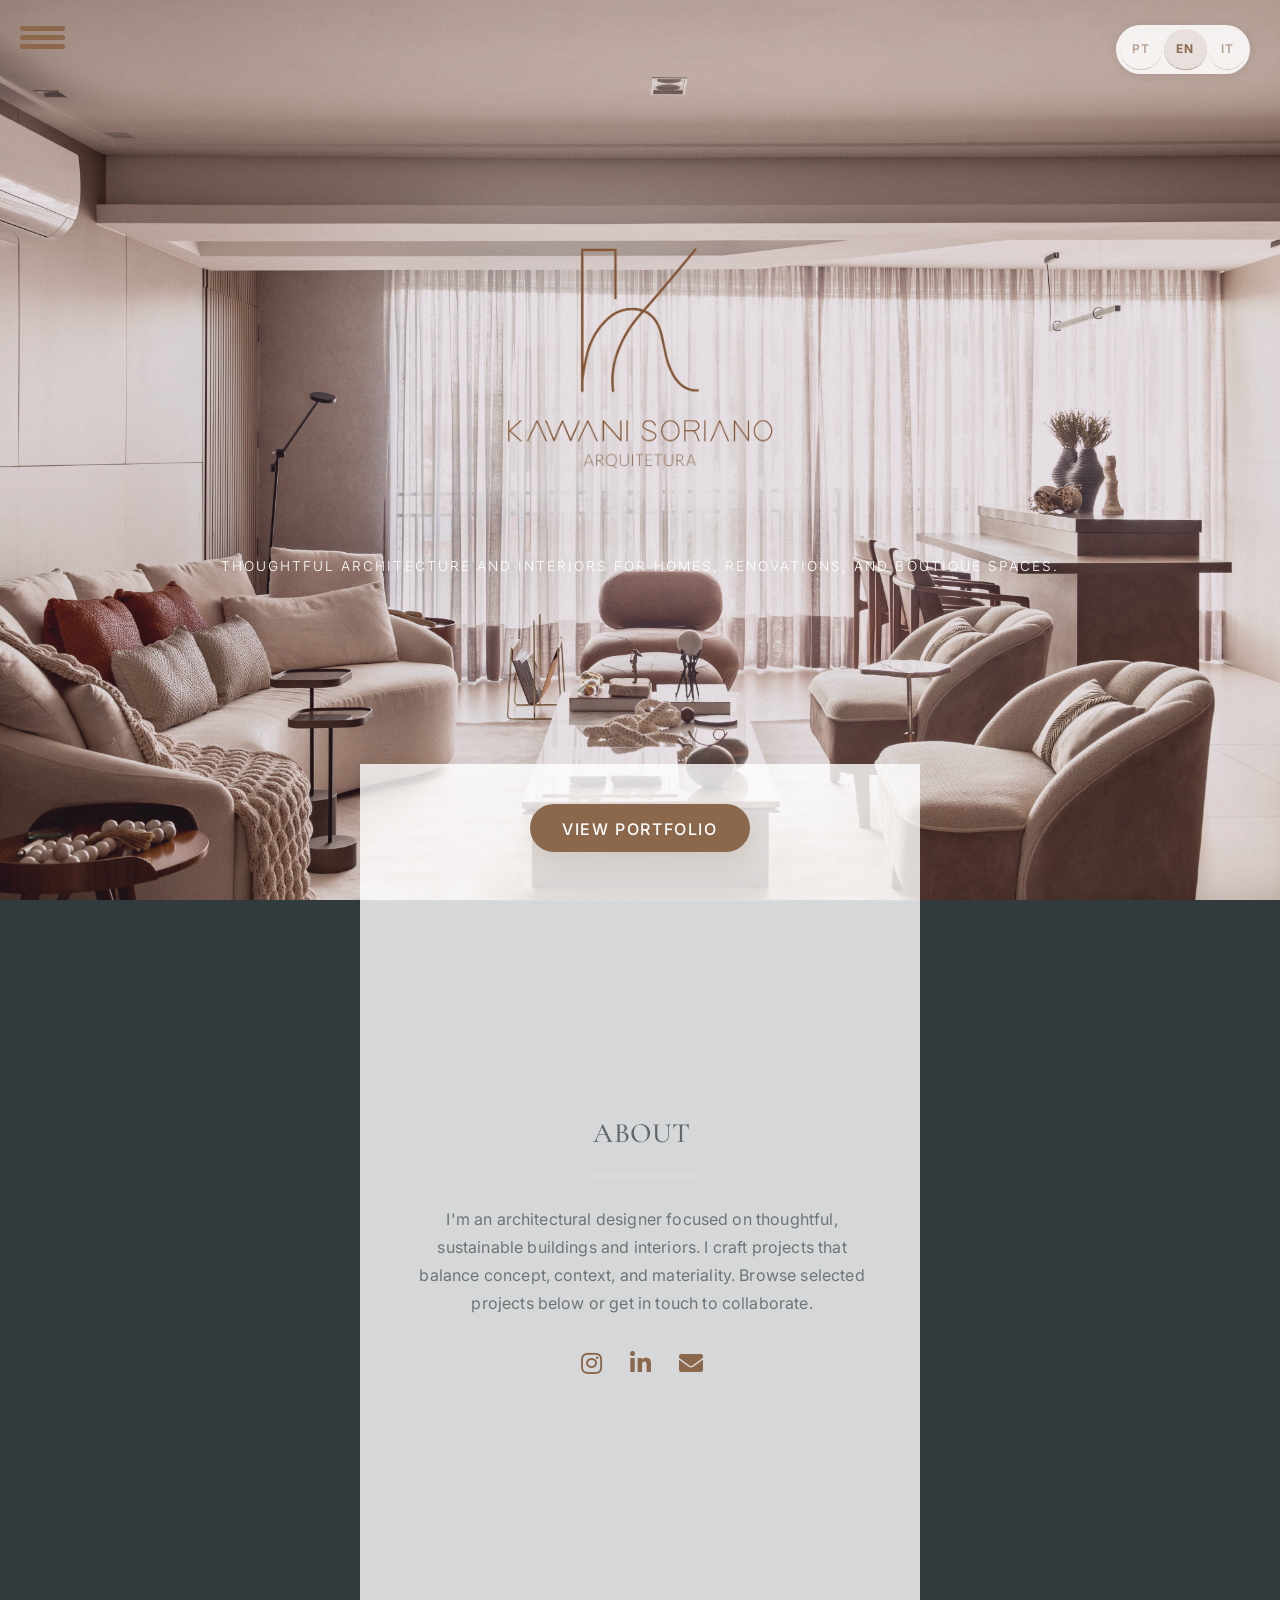
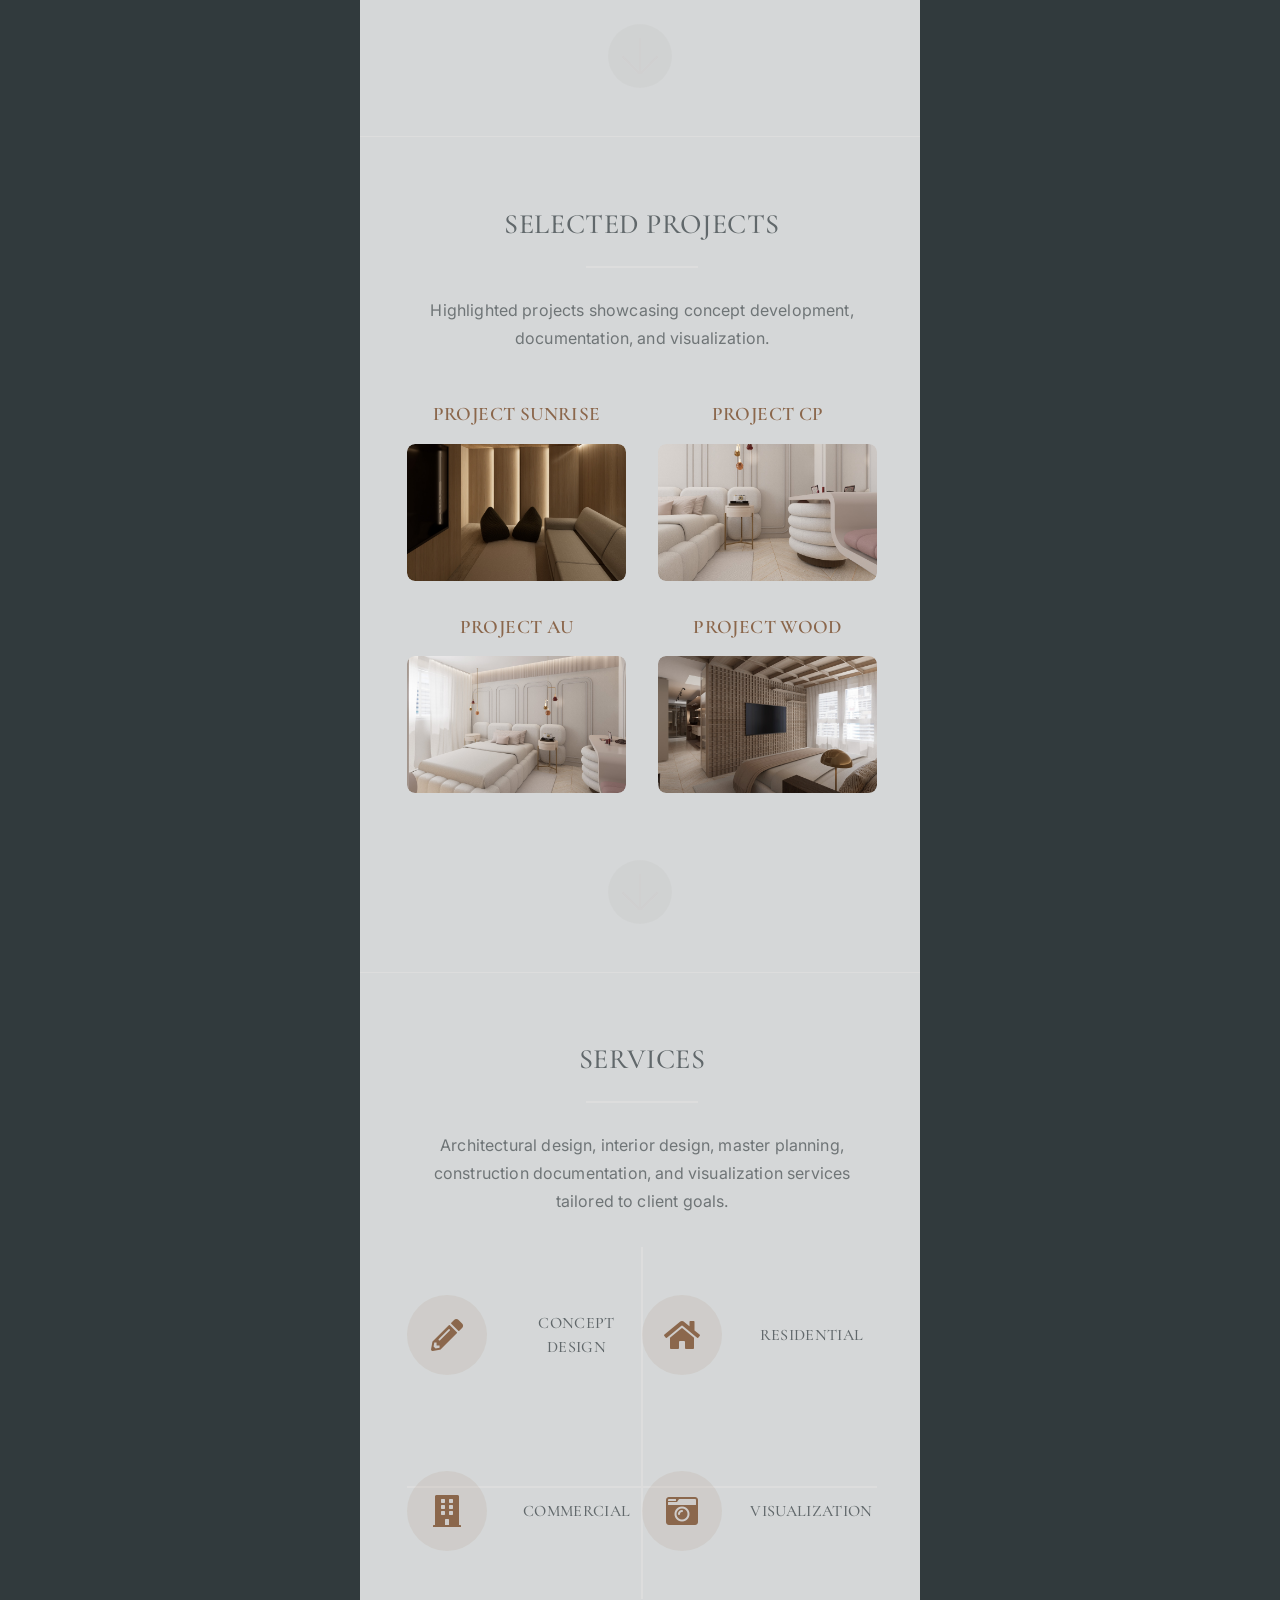
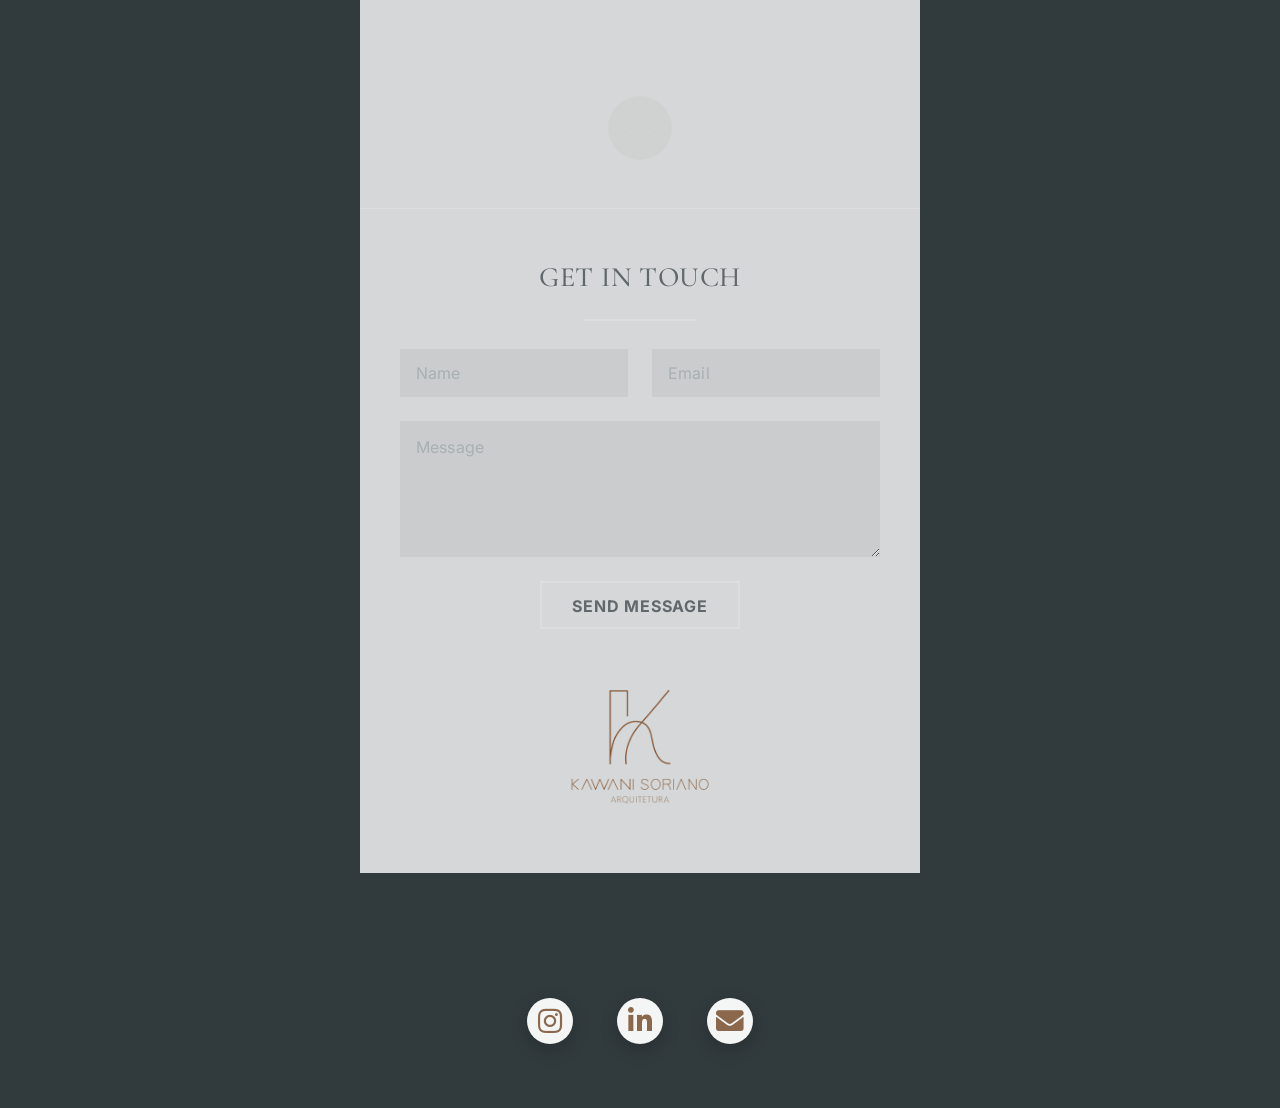
==== index.html @ a985feba "user-request: push to main" ====
<!DOCTYPE HTML>
<!--
	Highlights by HTML5 UP
	html5up.net | @ajlkn
	Free for personal and commercial use under the CCA 3.0 license (html5up.net/license)
-->

<!-- DEPLOY TEST -->

<html lang="en">
	<head>
		<title>Kawani S. — Architecture & Interior Design Portfolio</title>
		<meta charset="utf-8" />
		<meta name="viewport" content="width=device-width, initial-scale=1, user-scalable=no" />
		<meta name="robots" content="index, follow, max-image-preview:large, max-snippet:-1, max-video-preview:-1" />
		<meta name="description" itemprop="description" content="Kawani S. creates thoughtful architecture and interiors for clients seeking calm, beautifully detailed spaces that feel personal and buildable." />
		<meta name="keywords" content="architecture, interior design, architectural design, residential design, commercial interiors" />
		<meta name="author" content="Kawani S." />
		<link rel="canonical" href="index.html" />
		<link rel="alternate" hreflang="en" href="index.html" />
		<link rel="alternate" hreflang="pt-BR" href="index_br.html" />
		<link rel="alternate" hreflang="it" href="index_it.html" />
		<link rel="alternate" hreflang="x-default" href="index.html" />
		<meta property="og:type" content="website" />
		<meta property="og:title" content="Kawani S. — Architecture & Interior Design Portfolio" />
		<meta property="og:description" content="Thoughtful architecture and interiors for homes, renovations, and boutique spaces." />
		<meta property="og:url" content="index.html" />
		<meta property="og:site_name" content="Kawani S." />
		<meta name="twitter:card" content="summary_large_image" />
		<meta name="twitter:title" content="Kawani S. — Architecture & Interior Design Portfolio" />
		<meta name="twitter:description" content="Thoughtful architecture and interiors for homes, renovations, and boutique spaces." />
		<link rel="apple-touch-icon" sizes="180x180" href="apple-touch-icon.png">
		<link rel="icon" type="image/png" sizes="32x32" href="favicon-32x32.png">
		<link rel="icon" type="image/png" sizes="16x16" href="favicon-16x16.png">
		<link rel="manifest" href="site.webmanifest">
		<link rel="preconnect" href="https://fonts.googleapis.com">
		<link rel="preconnect" href="https://fonts.gstatic.com" crossorigin>
		<link href="https://fonts.googleapis.com/css2?family=Cormorant+Garamond:wght@300;400;500;600;700&family=Inter:wght@300;400;500;600&display=swap" rel="stylesheet">
		<link rel="stylesheet" href="assets/css/main.css" />
		<script type="application/ld+json">
		{
		  "@context": "https://schema.org",
		  "@graph": [
		    {
		      "@type": "Organization",
		      "name": "Kawani S.",
		      "url": "index.html",
		      "email": "kawanisorianoarquitetura@gmail.com",
		      "sameAs": [
		        "https://www.instagram.com/kasorianoarquitetura/",
		        "https://www.linkedin.com/in/kawani-s-4705ba17a/"
		      ],
		      "description": "Kawani S. creates thoughtful architecture and interiors for homes, renovations, and boutique spaces."
		    },
		    {
		      "@type": "WebSite",
		      "name": "Kawani S. Architecture Portfolio",
		      "url": "index.html",
		      "inLanguage": "en",
		      "description": "Architecture and interior design portfolio showcasing concept development, documentation, and visualization."
		    },
		    {
		      "@type": "FAQPage",
		      "mainEntity": [
		        {
		          "@type": "Question",
		          "name": "What services does Kawani S. offer?",
		          "acceptedAnswer": {
		            "@type": "Answer",
		            "text": "Kawani S. offers concept design, residential design, commercial interior design, and visualization support for new builds and renovations."
		          }
		        },
		        {
		          "@type": "Question",
		          "name": "Who is the portfolio designed for?",
		          "acceptedAnswer": {
		            "@type": "Answer",
		            "text": "The portfolio is intended for clients seeking thoughtful architecture and interiors for homes, boutique spaces, and renovation projects."
		          }
		        },
		        {
		          "@type": "Question",
		          "name": "How can I contact Kawani S.?",
		          "acceptedAnswer": {
		            "@type": "Answer",
		            "text": "You can contact Kawani S. by email or through the contact form on the website for project inquiries and consultations."
		          }
		        }
		      ]
		    }
		  ]
		}
		</script>
	</head>
	<body class="is-preload" itemscope itemtype="https://schema.org/WebPage">

		<!-- Top-left navigation (hamburger to expand) -->
		<div id="menu">
		  <div id="menu-bar" onclick="menuOnClick()">
		    <div id="bar1" class="bar"></div>
		    <div id="bar2" class="bar"></div>
		    <div id="bar3" class="bar"></div>
		  </div>
		  <nav class="nav" id="nav">
		    <ul>
		      <li><a href="#one">About</a></li>
		      <li><a href="#two">Projects</a></li>
		      <li><a href="#three">Services</a></li>
		      <li><a href="#footer">Contact</a></li>
		    </ul>
		  </nav>
		</div>

		<div class="menu-bg" id="menu-bg"></div>

		<!-- Language Switcher -->
		<div class="language-switcher">
			<a href="index_br.html" class="language-option" title="Português (Brasil)">PT</a>
			<a href="index.html" class="language-option active" title="English">EN</a>
			<a href="index_it.html" class="language-option" title="Italiano">IT</a>
		</div>

		<!-- Header -->
			<section id="header">
				<header class="major">
					<img src="images/logo.png" alt="Kawani S. logo" class="logo" style="width:290px;max-width:290px;height:auto;" />
					<p>Thoughtful architecture and interiors for homes, renovations, and boutique spaces.</p>
				</header>
				<div class="container">
					<ul class="actions special">
						<li><a href="#one" class="button primary scrolly">View Portfolio</a></li>
					</ul>
				</div>
			</section>

		<!-- One -->
			<section id="one" class="main special">
				<div class="container">
					<span class="image fit primary"><img src="images/background2.jpeg" alt="" /></span>
					<div class="content">
						<header class="major">
							<h2>About</h2>
						</header>
						<p itemprop="description" data-llm-summary="true">I'm an architectural designer focused on thoughtful, sustainable buildings and interiors. I craft projects that balance concept, context, and materiality. Browse selected projects below or get in touch to collaborate.</p>
						<ul class="icons">
							<li><a href="https://www.instagram.com/kasorianoarquitetura/" class="icon brands alt fa-instagram" target="_blank" rel="noopener"><span class="label">Instagram</span></a></li>
							<li><a href="https://www.linkedin.com/in/kawani-s-4705ba17a/" class="icon brands alt fa-linkedin-in" target="_blank" rel="noopener"><span class="label">LinkedIn</span></a></li>
							<li><a href="mailto:kawanisorianoarquitetura@gmail.com" class="icon solid alt fa-envelope"><span class="label">Email</span></a></li>
						</ul>
					</div>
					<a href="#two" class="goto-next scrolly">Next</a>
				</div>
			</section>

		<!-- Two -->
			<section id="two" class="main special">
				<div class="container">
					<span class="image fit primary"><img src="images/background1.jpeg" alt="" /></span>
					<div class="content">
						<header class="major">
							<h2>Selected Projects</h2>
						</header>
						<p>Highlighted projects showcasing concept development, documentation, and visualization.</p>

						<!-- Project Grid -->
						<div class="project-grid">
							<div class="project-card" onclick="openProjectModal('sunrise', event)">
								<h3 class="project-title">Project Sunrise</h3>
								<div class="project-image">
									<img src="images/project-sunrise.jpeg" alt="Project Sunrise" />
									<div class="project-overlay">
										<span class="view-project">View Project →</span>
									</div>
								</div>
							</div>

							<div class="project-card" onclick="openProjectModal('cp', event)">
								<h3 class="project-title">Project CP</h3>
								<div class="project-image">
									<img src="images/project-cp.jpeg" alt="Project CP" />
									<div class="project-overlay">
										<span class="view-project">View Project →</span>
									</div>
								</div>
							</div>

							<div class="project-card" onclick="openProjectModal('au', event)">
								<h3 class="project-title">Project AU</h3>
								<div class="project-image">
									<img src="images/project-au.jpeg" alt="Project AU" />
									<div class="project-overlay">
										<span class="view-project">View Project →</span>
									</div>
								</div>
							</div>

							<div class="project-card" onclick="openProjectModal('wood', event)">
								<h3 class="project-title">Project Wood</h3>
								<div class="project-image">
									<img src="images/project-wood.jpeg" alt="Project Wood" />
									<div class="project-overlay">
										<span class="view-project">View Project →</span>
									</div>
								</div>
							</div>
						</div>
					</div>
					<a href="#three" class="goto-next scrolly">Next</a>
				</div>
			</section>

		<!-- Three -->
			<section id="three" class="main special">
				<div class="container">
					<span class="image fit primary"><img src="images/background3.jpeg" alt="" /></span>
					<div class="content">
						<header class="major">
							<h2>Services</h2>
						</header>
						<p>Architectural design, interior design, master planning, construction documentation, and visualization services tailored to client goals.</p>
						<ul class="icons-grid">
							<li>
								<span class="icon solid major fa-pencil-alt"></span>
								<h3>Concept Design</h3>
							</li>
							<li>
								<span class="icon solid major fa-home"></span>
								<h3>Residential</h3>
							</li>
							<li>
								<span class="icon solid major fa-building"></span>
								<h3>Commercial</h3>
							</li>
							<li>
								<span class="icon solid major fa-camera-retro"></span>
								<h3>Visualization</h3>
							</li>
						</ul>
					</div>
					<a href="#footer" class="goto-next scrolly">Next</a>
				</div>
			</section>

		<!-- Four -->
		<!--
			<section id="four" class="main">
				<div class="container">
					<div class="content">
						<header class="major">
							<h2>Elements</h2>
						</header>
						<section>
							<h4>Text</h4>
							<p>This is <b>bold</b> and this is <strong>strong</strong>. This is <i>italic</i> and this is <em>emphasized</em>.
							This is <sup>superscript</sup> text and this is <sub>subscript</sub> text.
							This is <u>underlined</u> and this is code: <code>for (;;) { ... }</code>. Finally, <a href="#">this is a link</a>.</p>
							<hr />
							<header>
								<h4>Heading with a Subtitle</h4>
								<p>Lorem ipsum dolor sit amet nullam id egestas urna aliquam</p>
							</header>
							<p>Nunc lacinia ante nunc ac lobortis. Interdum adipiscing gravida odio porttitor sem non mi integer non faucibus ornare mi ut ante amet placerat aliquet. Volutpat eu sed ante lacinia sapien lorem accumsan varius montes viverra nibh in adipiscing blandit tempus accumsan.</p>
							<header>
								<h5>Heading with a Subtitle</h5>
								<p>Lorem ipsum dolor sit amet nullam id egestas urna aliquam</p>
							</header>
							<p>Nunc lacinia ante nunc ac lobortis. Interdum adipiscing gravida odio porttitor sem non mi integer non faucibus ornare mi ut ante amet placerat aliquet. Volutpat eu sed ante lacinia sapien lorem accumsan varius montes viverra nibh in adipiscing blandit tempus accumsan.</p>
							<hr />
							<h2>Heading Level 2</h2>
							<h3>Heading Level 3</h3>
							<h4>Heading Level 4</h4>
							<h5>Heading Level 5</h5>
							<h6>Heading Level 6</h6>
							<hr />
							<h5>Blockquote</h5>
							<blockquote>Fringilla nisl. Donec accumsan interdum nisi, quis tincidunt felis sagittis eget tempus euismod. Vestibulum ante ipsum primis in faucibus vestibulum. Blandit adipiscing eu felis iaculis volutpat ac adipiscing accumsan faucibus. Vestibulum ante ipsum primis in faucibus lorem ipsum dolor sit amet nullam adipiscing eu felis.</blockquote>
							<h5>Preformatted</h5>
							<pre><code>i = 0;

while (!deck.isInOrder()) {
  print 'Iteration ' + i;
  deck.shuffle();
  i++;
}

print 'It took ' + i + ' iterations to sort the deck.';</code></pre>
						</section>

						<section>
							<h4>Lists</h4>
							<div class="row">
								<div class="col-6 col-12-medium">
									<h5>Unordered</h5>
									<ul>
										<li>Dolor pulvinar etiam.</li>
										<li>Sagittis adipiscing.</li>
										<li>Felis enim feugiat.</li>
									</ul>
									<h5>Alternate</h5>
									<ul class="alt">
										<li>Dolor pulvinar etiam.</li>
										<li>Sagittis adipiscing.</li>
										<li>Felis enim feugiat.</li>
									</ul>
								</div>
								<div class="col-6 col-12-medium">
									<h5>Ordered</h5>
									<ol>
										<li>Dolor pulvinar etiam.</li>
										<li>Etiam vel felis viverra.</li>
										<li>Felis enim feugiat.</li>
										<li>Dolor pulvinar etiam.</li>
										<li>Etiam vel felis lorem.</li>
										<li>Felis enim et feugiat.</li>
									</ol>
									<h5>Icons</h5>
									<ul class="icons">
										<li><a href="#" class="icon brands fa-twitter"><span class="label">Twitter</span></a></li>
										<li><a href="#" class="icon brands fa-facebook-f"><span class="label">Facebook</span></a></li>
										<li><a href="#" class="icon brands fa-instagram"><span class="label">Instagram</span></a></li>
										<li><a href="#" class="icon brands fa-github"><span class="label">Github</span></a></li>
									</ul>
								</div>
							</div>
							<h5>Actions</h5>
							<ul class="actions">
								<li><a href="#" class="button primary">Default</a></li>
								<li><a href="#" class="button">Default</a></li>
							</ul>
							<ul class="actions small">
								<li><a href="#" class="button primary small">Small</a></li>
								<li><a href="#" class="button small">Small</a></li>
							</ul>
							<div class="row">
								<div class="col-6 col-12-small">
									<ul class="actions stacked">
										<li><a href="#" class="button primary">Default</a></li>
										<li><a href="#" class="button">Default</a></li>
									</ul>
								</div>
								<div class="col-6 col-12-small">
									<ul class="actions stacked">
										<li><a href="#" class="button primary small">Small</a></li>
										<li><a href="#" class="button small">Small</a></li>
									</ul>
								</div>
								<div class="col-6 col-12-small">
									<ul class="actions stacked">
										<li><a href="#" class="button primary fit">Default</a></li>
										<li><a href="#" class="button fit">Default</a></li>
									</ul>
								</div>
								<div class="col-6 col-12-small">
									<ul class="actions stacked">
										<li><a href="#" class="button primary small fit">Small</a></li>
										<li><a href="#" class="button small fit">Small</a></li>
									</ul>
								</div>
							</div>
						</section>

						<section>
							<h4>Table</h4>
							<h5>Default</h5>
							<div class="table-wrapper">
								<table>
									<thead>
										<tr>
											<th>Name</th>
											<th>Description</th>
											<th>Price</th>
										</tr>
									</thead>
									<tbody>
										<tr>
											<td>Item One</td>
											<td>Ante turpis integer aliquet porttitor.</td>
											<td>29.99</td>
										</tr>
										<tr>
											<td>Item Two</td>
											<td>Vis ac commodo adipiscing arcu aliquet.</td>
											<td>19.99</td>
										</tr>
										<tr>
											<td>Item Three</td>
											<td> Morbi faucibus arcu accumsan lorem.</td>
											<td>29.99</td>
										</tr>
										<tr>
											<td>Item Four</td>
											<td>Vitae integer tempus condimentum.</td>
											<td>19.99</td>
										</tr>
										<tr>
											<td>Item Five</td>
											<td>Ante turpis integer aliquet porttitor.</td>
											<td>29.99</td>
										</tr>
									</tbody>
									<tfoot>
										<tr>
											<td colspan="2"></td>
											<td>100.00</td>
										</tr>
									</tfoot>
								</table>
							</div>

							<h5>Alternate</h5>
							<div class="table-wrapper">
								<table class="alt">
									<thead>
										<tr>
											<th>Name</th>
											<th>Description</th>
											<th>Price</th>
										</tr>
									</thead>
									<tbody>
										<tr>
											<td>Item One</td>
											<td>Ante turpis integer aliquet porttitor.</td>
											<td>29.99</td>
										</tr>
										<tr>
											<td>Item Two</td>
											<td>Vis ac commodo adipiscing arcu aliquet.</td>
											<td>19.99</td>
										</tr>
										<tr>
											<td>Item Three</td>
											<td> Morbi faucibus arcu accumsan lorem.</td>
											<td>29.99</td>
										</tr>
										<tr>
											<td>Item Four</td>
											<td>Vitae integer tempus condimentum.</td>
											<td>19.99</td>
										</tr>
										<tr>
											<td>Item Five</td>
											<td>Ante turpis integer aliquet porttitor.</td>
											<td>29.99</td>
										</tr>
									</tbody>
									<tfoot>
										<tr>
											<td colspan="2"></td>
											<td>100.00</td>
										</tr>
									</tfoot>
								</table>
							</div>
						</section>

						<section>
							<h4>Buttons</h4>
							<ul class="actions">
								<li><a href="#" class="button primary">Primary</a></li>
								<li><a href="#" class="button">Default</a></li>
							</ul>
							<ul class="actions">
								<li><a href="#" class="button">Default</a></li>
								<li><a href="#" class="button small">Small</a></li>
							</ul>
							<ul class="actions fit">
								<li><a href="#" class="button primary fit">Fit</a></li>
								<li><a href="#" class="button fit">Fit</a></li>
							</ul>
							<ul class="actions fit small">
								<li><a href="#" class="button primary fit small">Fit + Small</a></li>
								<li><a href="#" class="button fit small">Fit + Small</a></li>
							</ul>
							<ul class="actions">
								<li><a href="#" class="button primary icon solid fa-download">Icon</a></li>
								<li><a href="#" class="button icon solid fa-download">Icon</a></li>
							</ul>
							<ul class="actions">
								<li><span class="button primary disabled">Disabled</span></li>
								<li><span class="button disabled">Disabled</span></li>
							</ul>
						</section>

						<section>
							<h4>Form</h4>
							<form method="post" action="#">
								<div class="row gtr-uniform">
									<div class="col-6 col-12-xsmall">
										<input type="text" name="demo-name" id="demo-name" value="" placeholder="Name" />
									</div>
									<div class="col-6 col-12-xsmall">
										<input type="email" name="demo-email" id="demo-email" value="" placeholder="Email" />
									</div>
									<div class="col-12">
										<select name="demo-category" id="demo-category">
											<option value="">- Category -</option>
											<option value="1">Manufacturing</option>
											<option value="1">Shipping</option>
											<option value="1">Administration</option>
											<option value="1">Human Resources</option>
										</select>
									</div>
									<div class="col-4 col-12-small">
										<input type="radio" id="demo-priority-low" name="demo-priority" checked>
										<label for="demo-priority-low">Low</label>
									</div>
									<div class="col-4 col-12-small">
										<input type="radio" id="demo-priority-normal" name="demo-priority">
										<label for="demo-priority-normal">Normal</label>
									</div>
									<div class="col-4 col-12-small">
										<input type="radio" id="demo-priority-high" name="demo-priority">
										<label for="demo-priority-high">High</label>
									</div>
									<div class="col-6 col-12-small">
										<input type="checkbox" id="demo-copy" name="demo-copy">
										<label for="demo-copy">Email me a copy</label>
									</div>
									<div class="col-6 col-12-small">
										<input type="checkbox" id="demo-human" name="demo-human" checked>
										<label for="demo-human">Not a robot</label>
									</div>
									<div class="col-12">
										<textarea name="demo-message" id="demo-message" placeholder="Enter your message" rows="6"></textarea>
									</div>
									<div class="col-12">
										<ul class="actions">
											<li><input type="submit" value="Send Message" class="primary" /></li>
											<li><input type="reset" value="Reset" /></li>
										</ul>
									</div>
								</div>
							</form>
						</section>

						<section>
							<h4>Image</h4>
							<h5>Fit</h5>
							<div class="box alt">
								<div class="row gtr-uniform gtr-50">
									<div class="col-12"><span class="image fit"><img src="images/pic04.jpg" alt="" /></span></div>
									<div class="col-4"><span class="image fit"><img src="images/pic04.jpg" alt="" /></span></div>
									<div class="col-4"><span class="image fit"><img src="images/pic04.jpg" alt="" /></span></div>
									<div class="col-4"><span class="image fit"><img src="images/pic04.jpg" alt="" /></span></div>
									<div class="col-4"><span class="image fit"><img src="images/pic04.jpg" alt="" /></span></div>
									<div class="col-4"><span class="image fit"><img src="images/pic04.jpg" alt="" /></span></div>
									<div class="col-4"><span class="image fit"><img src="images/pic04.jpg" alt="" /></span></div>
									<div class="col-4"><span class="image fit"><img src="images/pic04.jpg" alt="" /></span></div>
									<div class="col-4"><span class="image fit"><img src="images/pic04.jpg" alt="" /></span></div>
									<div class="col-4"><span class="image fit"><img src="images/pic04.jpg" alt="" /></span></div>
								</div>
							</div>
							<h5>Left &amp; Right</h5>
							<p><span class="image left"><img src="images/pic05.jpg" alt="" /></span>Fringilla nisl. Donec accumsan interdum nisi, quis tincidunt felis sagittis eget. tempus euismod. Vestibulum ante ipsum primis in faucibus vestibulum. Blandit adipiscing eu felis iaculis volutpat ac adipiscing accumsan eu faucibus. Integer ac pellentesque praesent tincidunt felis sagittis eget. tempus euismod. Vestibulum ante ipsum primis in faucibus vestibulum. Blandit adipiscing eu felis iaculis volutpat ac adipiscing accumsan eu faucibus. Integer ac pellentesque praesent. Donec accumsan interdum nisi, quis tincidunt felis sagittis eget. tempus euismod. Vestibulum ante ipsum primis in faucibus vestibulum. Blandit adipiscing eu felis iaculis volutpat ac adipiscing accumsan eu faucibus. Integer ac pellentesque praesent tincidunt felis sagittis eget. tempus euismod. Vestibulum ante ipsum primis in faucibus vestibulum. Blandit adipiscing eu felis iaculis volutpat ac adipiscing accumsan eu faucibus. Integer ac pellentesque praesent.</p>
							<p><span class="image right"><img src="images/pic05.jpg" alt="" /></span>Fringilla nisl. Donec accumsan interdum nisi, quis tincidunt felis sagittis eget. tempus euismod. Vestibulum ante ipsum primis in faucibus vestibulum. Blandit adipiscing eu felis iaculis volutpat ac adipiscing accumsan eu faucibus. Integer ac pellentesque praesent tincidunt felis sagittis eget. tempus euismod. Vestibulum ante ipsum primis in faucibus vestibulum. Blandit adipiscing eu felis iaculis volutpat ac adipiscing accumsan eu faucibus. Integer ac pellentesque praesent. Donec accumsan interdum nisi, quis tincidunt felis sagittis eget. tempus euismod. Vestibulum ante ipsum primis in faucibus vestibulum. Blandit adipiscing eu felis iaculis volutpat ac adipiscing accumsan eu faucibus. Integer ac pellentesque praesent tincidunt felis sagittis eget. tempus euismod. Vestibulum ante ipsum primis in faucibus vestibulum. Blandit adipiscing eu felis iaculis volutpat ac adipiscing accumsan eu faucibus. Integer ac pellentesque praesent.</p>
						</section>

					</div>
					<a href="#footer" class="goto-next scrolly">Next</a>
				</div>
			</section>
		-->

		<!-- Project Modal -->
		<div id="projectModal" class="project-modal">
			<div class="modal-content">
				<span class="modal-close" onclick="closeProjectModal()">&times;</span>
				<div class="modal-body">
					<h2 id="modalTitle"></h2>
					<p id="modalDescription"></p>
					<div class="modal-gallery">
						<img id="modalImg1" src="" alt="" />
						<img id="modalImg2" src="" alt="" />
						<img id="modalImg3" src="" alt="" />
						<img id="modalImg4" src="" alt="" />
					</div>
				</div>
			</div>
		</div>

		<!-- Footer -->
			<section id="footer">
				<div class="container">
					<header class="major">
						<h2>Get in touch</h2>
					</header>
					<form method="POST" action="https://formspree.io/f/mbdlnwde">
						<div class="row gtr-uniform">
							<div class="col-6 col-12-xsmall"><input type="text" name="name" id="name" placeholder="Name" required /></div>
							<div class="col-6 col-12-xsmall"><input type="email" name="email" id="email" placeholder="Email" required /></div>
							<div class="col-12"><textarea name="message" id="message" placeholder="Message" rows="4" required></textarea></div>
							<div class="col-12">
								<ul class="actions special">
									<li><input type="submit" value="Send Message" class="primary" /></li>
								</ul>
							</div>
						</div>
					</form>
					<img src="images/logo.png" alt="Kawani S. logo" class="footer-logo" style="width:150px;height:auto;margin:1.5em auto 1.5em;display:block;" />
				</div>
					<footer>
					<ul class="icons">
						<li><a href="https://www.instagram.com/kasorianoarquitetura/" class="icon brands alt fa-instagram" target="_blank" rel="noopener"><span class="label">Instagram</span></a></li>
						<li><a href="https://www.linkedin.com/in/kawani-s-4705ba17a/" class="icon brands alt fa-linkedin-in" target="_blank" rel="noopener"><span class="label">LinkedIn</span></a></li>
						<li><a href="mailto:kawanisorianoarquitetura@gmail.com" class="icon solid alt fa-envelope"><span class="label">Email</span></a></li>
					</ul>
					<ul class="copyright">

				</footer>
			</section>

		<!-- Scripts -->
			<script src="assets/js/jquery.min.js"></script>
			<script src="assets/js/jquery.scrollex.min.js"></script>
			<script src="assets/js/jquery.scrolly.min.js"></script>
			<script src="assets/js/browser.min.js"></script>
			<script src="assets/js/breakpoints.min.js"></script>
			<script src="assets/js/util.js"></script>
			<script src="assets/js/main.js"></script>
			<script src="assets/js/project-modal.js"></script>

	</body>
</html>
---- assets/css/main.css ----
@import url("fontawesome-all.min.css");
@import url("https://fonts.googleapis.com/css?family=Raleway:400,400italic,700,800");

/*
	Highlights by HTML5 UP
	html5up.net | @ajlkn
	Free for personal and commercial use under the CCA 3.0 license (html5up.net/license)
*/

html, body, div, span, applet, object,
iframe, h1, h2, h3, h4, h5, h6, p, blockquote,
pre, a, abbr, acronym, address, big, cite,
code, del, dfn, em, img, ins, kbd, q, s, samp,
small, strike, strong, sub, sup, tt, var, b,
u, i, center, dl, dt, dd, ol, ul, li, fieldset,
form, label, legend, table, caption, tbody,
tfoot, thead, tr, th, td, article, aside,
canvas, details, embed, figure, figcaption,
footer, header, hgroup, menu, nav, output, ruby,
section, summary, time, mark, audio, video {
	margin: 0;
	padding: 0;
	border: 0;
	font-size: 100%;
	font: inherit;
	vertical-align: baseline;}

article, aside, details, figcaption, figure,
footer, header, hgroup, menu, nav, section {
	display: block;}

body {
	line-height: 1;
}

/* Footer social icons: high contrast circular buttons */
section#footer footer ul.icons {
	text-align: center;
	margin-top: 1rem;
}
section#footer footer ul.icons li {
	display: inline-block;
	margin: 0 0.5rem;
}
section#footer footer ul.icons a {
	display: inline-flex;
	align-items: center;
	justify-content: center;
	width: 46px;
	height: 46px;
	border-radius: 50%;
	background: rgba(255,255,255,0.95);
	color: #8b674c; /* brand brown for the icon */
	box-shadow: 0 6px 18px rgba(0,0,0,0.18);
	font-size: 1.15rem;
	transition: transform 0.18s ease, box-shadow 0.18s ease, background 0.18s ease;
}
section#footer footer ul.icons a:hover,
section#footer footer ul.icons a:focus {
	transform: translateY(-4px);
	box-shadow: 0 10px 26px rgba(0,0,0,0.22);
	background: #ffffff;
	color: #5a2f1d;
}
section#footer footer ul.icons a .label { display: none; }


ol, ul {
	list-style: none;
}

blockquote, q {
	quotes: none;
}

	blockquote:before, blockquote:after, q:before, q:after {
		content: '';
		content: none;
	}


table {
	border-collapse: collapse;
	border-spacing: 0;
}

body {
	-webkit-text-size-adjust: none;
}

mark {
	background-color: transparent;
	color: inherit;
}

input::-moz-focus-inner {
	border: 0;
	padding: 0;
}

input, select, textarea {
	-moz-appearance: none;
	-webkit-appearance: none;
	-ms-appearance: none;
	appearance: none;
}

/* Basic */

	html {
		box-sizing: border-box;
	}

	*, *:before, *:after {
		box-sizing: inherit;
	}

	html {
		background-color: #313a3d;
		background-attachment: fixed,						fixed;
		background-image: url("images/overlay.png"), url("../../images/background2.jpeg");
		background-position: top left,					center center;
		background-repeat: repeat,						none;
		background-size: auto,						cover;
	}

	html.is-preload *, html.is-preload *:before, html.is-preload *:after {
		-moz-animation: none !important;
		-webkit-animation: none !important;
		-ms-animation: none !important;
		animation: none !important;
		-moz-transition: none !important;
		-webkit-transition: none !important;
		-ms-transition: none !important;
		transition: none !important;
	}

	html.is-touch {
		height: 100vh;
		overflow: hidden;
	}

		html.is-touch #wrapper {
			-webkit-backface-visibility: hidden;
			-webkit-overflow-scrolling: touch;
			-webkit-transform: translate3d(0, 0, 0);
			height: 100vh;
			overflow: auto;
		}

	body, input, select, textarea {
		color: #6f7577;
		font-family: "Raleway", "Helvetica", sans-serif;
		font-size: 15pt;
		font-weight: 400;
		line-height: 1.75em;
	}

	a {
		-moz-transition: color 0.2s ease-in-out, border-bottom-color 0.2s ease-in-out;
		-webkit-transition: color 0.2s ease-in-out, border-bottom-color 0.2s ease-in-out;
		-ms-transition: color 0.2s ease-in-out, border-bottom-color 0.2s ease-in-out;
		transition: color 0.2s ease-in-out, border-bottom-color 0.2s ease-in-out;
		border-bottom: dotted 1px;
		color: #8b674c;
		text-decoration: none;
	}

		a:hover {
			border-bottom-color: transparent !important;
			color: #8b674c !important;
			text-decoration: none;
		}

	strong, b {
		color: #61686b;
		font-weight: 700;
	}

	em, i {
		font-style: italic;
	}

	p {
		margin: 0 0 2em 0;
	}

	h1, h2, h3, h4, h5, h6 {
		color: #61686b;
		font-weight: 800;
		letter-spacing: 0.075em;
		line-height: 1em;
		margin: 0 0 1em 0;
		text-transform: uppercase;
	}

		h1 a, h2 a, h3 a, h4 a, h5 a, h6 a {
			color: inherit;
			text-decoration: none;
		}

	h2 {
		font-size: 1.75em;
		line-height: 1.5em;
	}

	h3 {
		font-size: 1em;
		line-height: 1.5em;
	}

	h4 {
		font-size: 0.9em;
		line-height: 1.5em;
	}

	h5 {
		font-size: 0.8em;
		line-height: 1.5em;
	}

	h6 {
		font-size: 0.7em;
		line-height: 1.5em;
	}

	sub {
		font-size: 0.8em;
		position: relative;
		top: 0.5em;
	}

	sup {
		font-size: 0.8em;
		position: relative;
		top: -0.5em;
	}

	hr {
		border: 0;
		border-bottom: solid 1px #dddddd;
		margin: 2em 0;
	}

		hr.major {
			margin: 3em 0;
		}

	blockquote {
		border-left: solid 6px #dddddd;
		font-style: italic;
		margin: 0 0 2em 0;
		padding: 0.5em 0 0.5em 1.5em;
	}

	code {
		background: rgba(144, 144, 144, 0.075);
		font-family: "Courier New", monospace;
		font-size: 0.9em;
		margin: 0 0.25em;
		padding: 0.25em 0.65em;
	}

	pre {
		-webkit-overflow-scrolling: touch;
		font-family: "Courier New", monospace;
		font-size: 0.9em;
		margin: 0 0 2em 0;
	}

		pre code {
			display: block;
			line-height: 1.75em;
			padding: 1em 1.5em;
			overflow-x: auto;
		}

	.align-left {
		text-align: left;
	}

	.align-center {
		text-align: center;
	}

	.align-right {
		text-align: right;
	}

/* Container */

	.container {
		margin: 0 auto;
		max-width: calc(100% - 4em);
		width: 35em;
	}

		.container.xsmall {
			width: 8.75em;
		}

		.container.small {
			width: 17.5em;
		}

		.container.medium {
			width: 26.25em;
		}

		.container.large {
			width: 43.75em;
		}

		.container.xlarge {
			width: 52.5em;
		}

		.container.max {
			width: 100%;
		}

		@media screen and (max-width: 980px) {

			.container {
				width: 80% !important;
				max-width: 100% !important;
			}

		}

		@media screen and (max-width: 480px) {

			.container {
				width: 100% !important;
			}

		}

/* Row */

	.row {
		display: flex;
		flex-wrap: wrap;
		box-sizing: border-box;
		align-items: stretch;
	}

		.row > * {
			box-sizing: border-box;
		}

		.row.gtr-uniform > * > :last-child {
			margin-bottom: 0;
		}

		.row.aln-left {
			justify-content: flex-start;
		}

		.row.aln-center {
			justify-content: center;
		}

		.row.aln-right {
			justify-content: flex-end;
		}

		.row.aln-top {
			align-items: flex-start;
		}

		.row.aln-middle {
			align-items: center;
		}

		.row.aln-bottom {
			align-items: flex-end;
		}

		.row > .imp {
			order: -1;
		}

		.row > .col-1 {
			width: 8.33333%;
		}

		.row > .off-1 {
			margin-left: 8.33333%;
		}

		.row > .col-2 {
			width: 16.66667%;
		}

		.row > .off-2 {
			margin-left: 16.66667%;
		}

		.row > .col-3 {
			width: 25%;
		}

		.row > .off-3 {
			margin-left: 25%;
		}

		.row > .col-4 {
			width: 33.33333%;
		}

		.row > .off-4 {
			margin-left: 33.33333%;
		}

		.row > .col-5 {
			width: 41.66667%;
		}

		.row > .off-5 {
			margin-left: 41.66667%;
		}

		.row > .col-6 {
			width: 50%;
		}

/* Logo sizing */
header.major .logo {
	display: block;
	max-width: 360px;
	width: 70%;
	height: auto;
	margin: 0 auto 0.5em auto;
}

		.row > .off-6 {
			margin-left: 50%;
		}

		.row > .col-7 {
			width: 58.33333%;
		}

		.row > .off-7 {
			margin-left: 58.33333%;
		}

		.row > .col-8 {
			width: 66.66667%;
		}

		.row > .off-8 {
			margin-left: 66.66667%;
		}

		.row > .col-9 {
			width: 75%;
		}

		.row > .off-9 {
			margin-left: 75%;
		}

		.row > .col-10 {
			width: 83.33333%;
		}

		.row > .off-10 {
			margin-left: 83.33333%;
		}

		.row > .col-11 {
			width: 91.66667%;
		}

		.row > .off-11 {
			margin-left: 91.66667%;
		}

		.row > .col-12 {
			width: 100%;
		}

		.row > .off-12 {
			margin-left: 100%;
		}

		.row.gtr-0 {
			margin-top: 0;
			margin-left: 0em;
		}

			.row.gtr-0 > * {
				padding: 0 0 0 0em;
			}

			.row.gtr-0.gtr-uniform {
				margin-top: 0em;
			}

				.row.gtr-0.gtr-uniform > * {
					padding-top: 0em;
				}

		.row.gtr-25 {
			margin-top: 0;
			margin-left: -0.375em;
		}

			.row.gtr-25 > * {
				padding: 0 0 0 0.375em;
			}

			.row.gtr-25.gtr-uniform {
				margin-top: -0.375em;
			}

				.row.gtr-25.gtr-uniform > * {
					padding-top: 0.375em;
				}

		.row.gtr-50 {
			margin-top: 0;
			margin-left: -0.75em;
		}

			.row.gtr-50 > * {
				padding: 0 0 0 0.75em;
			}

			.row.gtr-50.gtr-uniform {
				margin-top: -0.75em;
			}

				.row.gtr-50.gtr-uniform > * {
					padding-top: 0.75em;
				}

		.row {
			margin-top: 0;
			margin-left: -1.5em;
		}

			.row > * {
				padding: 0 0 0 1.5em;
			}

			.row.gtr-uniform {
				margin-top: -1.5em;
			}

				.row.gtr-uniform > * {
					padding-top: 1.5em;
				}

		.row.gtr-150 {
			margin-top: 0;
			margin-left: -2.25em;
		}

			.row.gtr-150 > * {
				padding: 0 0 0 2.25em;
			}

			.row.gtr-150.gtr-uniform {
				margin-top: -2.25em;
			}

				.row.gtr-150.gtr-uniform > * {
					padding-top: 2.25em;
				}

		.row.gtr-200 {
			margin-top: 0;
			margin-left: -3em;
		}

			.row.gtr-200 > * {
				padding: 0 0 0 3em;
			}

			.row.gtr-200.gtr-uniform {
				margin-top: -3em;
			}

				.row.gtr-200.gtr-uniform > * {
					padding-top: 3em;
				}

		@media screen and (max-width: 1680px) {

			.row {
				display: flex;
				flex-wrap: wrap;
				box-sizing: border-box;
				align-items: stretch;
			}

				.row > * {
					box-sizing: border-box;
				}

				.row.gtr-uniform > * > :last-child {
					margin-bottom: 0;
				}

				.row.aln-left {
					justify-content: flex-start;
				}

				.row.aln-center {
					justify-content: center;
				}

				.row.aln-right {
					justify-content: flex-end;
				}

				.row.aln-top {
					align-items: flex-start;
				}

				.row.aln-middle {
					align-items: center;
				}

				.row.aln-bottom {
					align-items: flex-end;
				}

				.row > .imp-large {
					order: -1;
				}

				.row > .col-1-large {
					width: 8.33333%;
				}

				.row > .off-1-large {
					margin-left: 8.33333%;
				}

				.row > .col-2-large {
					width: 16.66667%;
				}

				.row > .off-2-large {
					margin-left: 16.66667%;
				}

				.row > .col-3-large {
					width: 25%;
				}

				.row > .off-3-large {
					margin-left: 25%;
				}

				.row > .col-4-large {
					width: 33.33333%;
				}

				.row > .off-4-large {
					margin-left: 33.33333%;
				}

				.row > .col-5-large {
					width: 41.66667%;
				}

				.row > .off-5-large {
					margin-left: 41.66667%;
				}

				.row > .col-6-large {
					width: 50%;
				}

				.row > .off-6-large {
					margin-left: 50%;
				}

				.row > .col-7-large {
					width: 58.33333%;
				}

				.row > .off-7-large {
					margin-left: 58.33333%;
				}

				.row > .col-8-large {
					width: 66.66667%;
				}

				.row > .off-8-large {
					margin-left: 66.66667%;
				}

				.row > .col-9-large {
					width: 75%;
				}

				.row > .off-9-large {
					margin-left: 75%;
				}

				.row > .col-10-large {
					width: 83.33333%;
				}

				.row > .off-10-large {
					margin-left: 83.33333%;
				}

				.row > .col-11-large {
					width: 91.66667%;
				}

				.row > .off-11-large {
					margin-left: 91.66667%;
				}

				.row > .col-12-large {
					width: 100%;
				}

				.row > .off-12-large {
					margin-left: 100%;
				}

				.row.gtr-0 {
					margin-top: 0;
					margin-left: 0em;
				}

					.row.gtr-0 > * {
						padding: 0 0 0 0em;
					}

					.row.gtr-0.gtr-uniform {
						margin-top: 0em;
					}

						.row.gtr-0.gtr-uniform > * {
							padding-top: 0em;
						}

				.row.gtr-25 {
					margin-top: 0;
					margin-left: -0.375em;
				}

					.row.gtr-25 > * {
						padding: 0 0 0 0.375em;
					}

					.row.gtr-25.gtr-uniform {
						margin-top: -0.375em;
					}

						.row.gtr-25.gtr-uniform > * {
							padding-top: 0.375em;
						}

				.row.gtr-50 {
					margin-top: 0;
					margin-left: -0.75em;
				}

					.row.gtr-50 > * {
						padding: 0 0 0 0.75em;
					}

					.row.gtr-50.gtr-uniform {
						margin-top: -0.75em;
					}

						.row.gtr-50.gtr-uniform > * {
							padding-top: 0.75em;
						}

				.row {
					margin-top: 0;
					margin-left: -1.5em;
				}

					.row > * {
						padding: 0 0 0 1.5em;
					}

					.row.gtr-uniform {
						margin-top: -1.5em;
					}

						.row.gtr-uniform > * {
							padding-top: 1.5em;
						}

				.row.gtr-150 {
					margin-top: 0;
					margin-left: -2.25em;
				}

					.row.gtr-150 > * {
						padding: 0 0 0 2.25em;
					}

					.row.gtr-150.gtr-uniform {
						margin-top: -2.25em;
					}

						.row.gtr-150.gtr-uniform > * {
							padding-top: 2.25em;
						}

				.row.gtr-200 {
					margin-top: 0;
					margin-left: -3em;
				}

					.row.gtr-200 > * {
						padding: 0 0 0 3em;
					}

					.row.gtr-200.gtr-uniform {
						margin-top: -3em;
					}

						.row.gtr-200.gtr-uniform > * {
							padding-top: 3em;
						}

		}

		@media screen and (max-width: 980px) {

			.row {
				display: flex;
				flex-wrap: wrap;
				box-sizing: border-box;
				align-items: stretch;
			}

				.row > * {
					box-sizing: border-box;
				}

				.row.gtr-uniform > * > :last-child {
					margin-bottom: 0;
				}

				.row.aln-left {
					justify-content: flex-start;
				}

				.row.aln-center {
					justify-content: center;
				}

				.row.aln-right {
					justify-content: flex-end;
				}

				.row.aln-top {
					align-items: flex-start;
				}

				.row.aln-middle {
					align-items: center;
				}

				.row.aln-bottom {
					align-items: flex-end;
				}

				.row > .imp-medium {
					order: -1;
				}

				.row > .col-1-medium {
					width: 8.33333%;
				}

				.row > .off-1-medium {
					margin-left: 8.33333%;
				}

				.row > .col-2-medium {
					width: 16.66667%;
				}

				.row > .off-2-medium {
					margin-left: 16.66667%;
				}

				.row > .col-3-medium {
					width: 25%;
				}

				.row > .off-3-medium {
					margin-left: 25%;
				}

				.row > .col-4-medium {
					width: 33.33333%;
				}

				.row > .off-4-medium {
					margin-left: 33.33333%;
				}

				.row > .col-5-medium {
					width: 41.66667%;
				}

				.row > .off-5-medium {
					margin-left: 41.66667%;
				}

				.row > .col-6-medium {
					width: 50%;
				}

				.row > .off-6-medium {
					margin-left: 50%;
				}

				.row > .col-7-medium {
					width: 58.33333%;
				}

				.row > .off-7-medium {
					margin-left: 58.33333%;
				}

				.row > .col-8-medium {
					width: 66.66667%;
				}

				.row > .off-8-medium {
					margin-left: 66.66667%;
				}

				.row > .col-9-medium {
					width: 75%;
				}

				.row > .off-9-medium {
					margin-left: 75%;
				}

				.row > .col-10-medium {
					width: 83.33333%;
				}

				.row > .off-10-medium {
					margin-left: 83.33333%;
				}

				.row > .col-11-medium {
					width: 91.66667%;
				}

				.row > .off-11-medium {
					margin-left: 91.66667%;
				}

				.row > .col-12-medium {
					width: 100%;
				}

				.row > .off-12-medium {
					margin-left: 100%;
				}

				.row.gtr-0 {
					margin-top: 0;
					margin-left: 0em;
				}

					.row.gtr-0 > * {
						padding: 0 0 0 0em;
					}

					.row.gtr-0.gtr-uniform {
						margin-top: 0em;
					}

						.row.gtr-0.gtr-uniform > * {
							padding-top: 0em;
						}

				.row.gtr-25 {
					margin-top: 0;
					margin-left: -0.375em;
				}

					.row.gtr-25 > * {
						padding: 0 0 0 0.375em;
					}

					.row.gtr-25.gtr-uniform {
						margin-top: -0.375em;
					}

						.row.gtr-25.gtr-uniform > * {
							padding-top: 0.375em;
						}

				.row.gtr-50 {
					margin-top: 0;
					margin-left: -0.75em;
				}

					.row.gtr-50 > * {
						padding: 0 0 0 0.75em;
					}

					.row.gtr-50.gtr-uniform {
						margin-top: -0.75em;
					}

						.row.gtr-50.gtr-uniform > * {
							padding-top: 0.75em;
						}

				.row {
					margin-top: 0;
					margin-left: -1.5em;
				}

					.row > * {
						padding: 0 0 0 1.5em;
					}

					.row.gtr-uniform {
						margin-top: -1.5em;
					}

						.row.gtr-uniform > * {
							padding-top: 1.5em;
						}

				.row.gtr-150 {
					margin-top: 0;
					margin-left: -2.25em;
				}

					.row.gtr-150 > * {
						padding: 0 0 0 2.25em;
					}

					.row.gtr-150.gtr-uniform {
						margin-top: -2.25em;
					}

						.row.gtr-150.gtr-uniform > * {
							padding-top: 2.25em;
						}

				.row.gtr-200 {
					margin-top: 0;
					margin-left: -3em;
				}

					.row.gtr-200 > * {
						padding: 0 0 0 3em;
					}

					.row.gtr-200.gtr-uniform {
						margin-top: -3em;
					}

						.row.gtr-200.gtr-uniform > * {
							padding-top: 3em;
						}

		}

		@media screen and (max-width: 736px) {

			.row {
				display: flex;
				flex-wrap: wrap;
				box-sizing: border-box;
				align-items: stretch;
			}

				.row > * {
					box-sizing: border-box;
				}

				.row.gtr-uniform > * > :last-child {
					margin-bottom: 0;
				}

				.row.aln-left {
					justify-content: flex-start;
				}

				.row.aln-center {
					justify-content: center;
				}

				.row.aln-right {
					justify-content: flex-end;
				}

				.row.aln-top {
					align-items: flex-start;
				}

				.row.aln-middle {
					align-items: center;
				}

				.row.aln-bottom {
					align-items: flex-end;
				}

				.row > .imp-small {
					order: -1;
				}

				.row > .col-1-small {
					width: 8.33333%;
				}

				.row > .off-1-small {
					margin-left: 8.33333%;
				}

				.row > .col-2-small {
					width: 16.66667%;
				}

				.row > .off-2-small {
					margin-left: 16.66667%;
				}

				.row > .col-3-small {
					width: 25%;
				}

				.row > .off-3-small {
					margin-left: 25%;
				}

				.row > .col-4-small {
					width: 33.33333%;
				}

				.row > .off-4-small {
					margin-left: 33.33333%;
				}

				.row > .col-5-small {
					width: 41.66667%;
				}

				.row > .off-5-small {
					margin-left: 41.66667%;
				}

				.row > .col-6-small {
					width: 50%;
				}

				.row > .off-6-small {
					margin-left: 50%;
				}

				.row > .col-7-small {
					width: 58.33333%;
				}

				.row > .off-7-small {
					margin-left: 58.33333%;
				}

				.row > .col-8-small {
					width: 66.66667%;
				}

				.row > .off-8-small {
					margin-left: 66.66667%;
				}

				.row > .col-9-small {
					width: 75%;
				}

				.row > .off-9-small {
					margin-left: 75%;
				}

				.row > .col-10-small {
					width: 83.33333%;
				}

				.row > .off-10-small {
					margin-left: 83.33333%;
				}

				.row > .col-11-small {
					width: 91.66667%;
				}

				.row > .off-11-small {
					margin-left: 91.66667%;
				}

				.row > .col-12-small {
					width: 100%;
				}

				.row > .off-12-small {
					margin-left: 100%;
				}

				.row.gtr-0 {
					margin-top: 0;
					margin-left: 0em;
				}

					.row.gtr-0 > * {
						padding: 0 0 0 0em;
					}

					.row.gtr-0.gtr-uniform {
						margin-top: 0em;
					}

						.row.gtr-0.gtr-uniform > * {
							padding-top: 0em;
						}

				.row.gtr-25 {
					margin-top: 0;
					margin-left: -0.25em;
				}

					.row.gtr-25 > * {
						padding: 0 0 0 0.25em;
					}

					.row.gtr-25.gtr-uniform {
						margin-top: -0.25em;
					}

						.row.gtr-25.gtr-uniform > * {
							padding-top: 0.25em;
						}

				.row.gtr-50 {
					margin-top: 0;
					margin-left: -0.5em;
				}

					.row.gtr-50 > * {
						padding: 0 0 0 0.5em;
					}

					.row.gtr-50.gtr-uniform {
						margin-top: -0.5em;
					}

						.row.gtr-50.gtr-uniform > * {
							padding-top: 0.5em;
						}

				.row {
					margin-top: 0;
					margin-left: -1em;
				}

					.row > * {
						padding: 0 0 0 1em;
					}

					.row.gtr-uniform {
						margin-top: -1em;
					}

						.row.gtr-uniform > * {
							padding-top: 1em;
						}

				.row.gtr-150 {
					margin-top: 0;
					margin-left: -1.5em;
				}

					.row.gtr-150 > * {
						padding: 0 0 0 1.5em;
					}

					.row.gtr-150.gtr-uniform {
						margin-top: -1.5em;
					}

						.row.gtr-150.gtr-uniform > * {
							padding-top: 1.5em;
						}

				.row.gtr-200 {
					margin-top: 0;
					margin-left: -2em;
				}

					.row.gtr-200 > * {
						padding: 0 0 0 2em;
					}

					.row.gtr-200.gtr-uniform {
						margin-top: -2em;
					}

						.row.gtr-200.gtr-uniform > * {
							padding-top: 2em;
						}

		}

		@media screen and (max-width: 480px) {

			.row {
				display: flex;
				flex-wrap: wrap;
				box-sizing: border-box;
				align-items: stretch;
			}

				.row > * {
					box-sizing: border-box;
				}

				.row.gtr-uniform > * > :last-child {
					margin-bottom: 0;
				}

				.row.aln-left {
					justify-content: flex-start;
				}

				.row.aln-center {
					justify-content: center;
				}

				.row.aln-right {
					justify-content: flex-end;
				}

				.row.aln-top {
					align-items: flex-start;
				}

				.row.aln-middle {
					align-items: center;
				}

				.row.aln-bottom {
					align-items: flex-end;
				}

				.row > .imp-xsmall {
					order: -1;
				}

				.row > .col-1-xsmall {
					width: 8.33333%;
				}

				.row > .off-1-xsmall {
					margin-left: 8.33333%;
				}

				.row > .col-2-xsmall {
					width: 16.66667%;
				}

				.row > .off-2-xsmall {
					margin-left: 16.66667%;
				}

				.row > .col-3-xsmall {
					width: 25%;
				}

				.row > .off-3-xsmall {
					margin-left: 25%;
				}

				.row > .col-4-xsmall {
					width: 33.33333%;
				}

				.row > .off-4-xsmall {
					margin-left: 33.33333%;
				}

				.row > .col-5-xsmall {
					width: 41.66667%;
				}

				.row > .off-5-xsmall {
					margin-left: 41.66667%;
				}

				.row > .col-6-xsmall {
					width: 50%;
				}

				.row > .off-6-xsmall {
					margin-left: 50%;
				}

				.row > .col-7-xsmall {
					width: 58.33333%;
				}

				.row > .off-7-xsmall {
					margin-left: 58.33333%;
				}

				.row > .col-8-xsmall {
					width: 66.66667%;
				}

				.row > .off-8-xsmall {
					margin-left: 66.66667%;
				}

				.row > .col-9-xsmall {
					width: 75%;
				}

				.row > .off-9-xsmall {
					margin-left: 75%;
				}

				.row > .col-10-xsmall {
					width: 83.33333%;
				}

				.row > .off-10-xsmall {
					margin-left: 83.33333%;
				}

				.row > .col-11-xsmall {
					width: 91.66667%;
				}

				.row > .off-11-xsmall {
					margin-left: 91.66667%;
				}

				.row > .col-12-xsmall {
					width: 100%;
				}

				.row > .off-12-xsmall {
					margin-left: 100%;
				}

				.row.gtr-0 {
					margin-top: 0;
					margin-left: 0em;
				}

					.row.gtr-0 > * {
						padding: 0 0 0 0em;
					}

					.row.gtr-0.gtr-uniform {
						margin-top: 0em;
					}

						.row.gtr-0.gtr-uniform > * {
							padding-top: 0em;
						}

				.row.gtr-25 {
					margin-top: 0;
					margin-left: -0.25em;
				}

					.row.gtr-25 > * {
						padding: 0 0 0 0.25em;
					}

					.row.gtr-25.gtr-uniform {
						margin-top: -0.25em;
					}

						.row.gtr-25.gtr-uniform > * {
							padding-top: 0.25em;
						}

				.row.gtr-50 {
					margin-top: 0;
					margin-left: -0.5em;
				}

					.row.gtr-50 > * {
						padding: 0 0 0 0.5em;
					}

					.row.gtr-50.gtr-uniform {
						margin-top: -0.5em;
					}

						.row.gtr-50.gtr-uniform > * {
							padding-top: 0.5em;
						}

				.row {
					margin-top: 0;
					margin-left: -1em;
				}

					.row > * {
						padding: 0 0 0 1em;
					}

					.row.gtr-uniform {
						margin-top: -1em;
					}

						.row.gtr-uniform > * {
							padding-top: 1em;
						}

				.row.gtr-150 {
					margin-top: 0;
					margin-left: -1.5em;
				}

					.row.gtr-150 > * {
						padding: 0 0 0 1.5em;
					}

					.row.gtr-150.gtr-uniform {
						margin-top: -1.5em;
					}

						.row.gtr-150.gtr-uniform > * {
							padding-top: 1.5em;
						}

				.row.gtr-200 {
					margin-top: 0;
					margin-left: -2em;
				}

					.row.gtr-200 > * {
						padding: 0 0 0 2em;
					}

					.row.gtr-200.gtr-uniform {
						margin-top: -2em;
					}

						.row.gtr-200.gtr-uniform > * {
							padding-top: 2em;
						}

		}

/* Loader */

	@-moz-keyframes spinner-show {
		0% {
			opacity: 0;
		}

		100% {
			opacity: 1;
		}
	}

	@-webkit-keyframes spinner-show {
		0% {
			opacity: 0;
		}

		100% {
			opacity: 1;
		}
	}

	@-ms-keyframes spinner-show {
		0% {
			opacity: 0;
		}

		100% {
			opacity: 1;
		}
	}

	@keyframes spinner-show {
		0% {
			opacity: 0;
		}

		100% {
			opacity: 1;
		}
	}

	@-moz-keyframes spinner-hide {
		0% {
			color: #464e50;
			z-index: 10001;
			-moz-transform: scale(1) rotate(0deg);
			-webkit-transform: scale(1) rotate(0deg);
			-ms-transform: scale(1) rotate(0deg);
			transform: scale(1) rotate(0deg);
		}

		99% {
			color: #313a3d;
			z-index: 10001;
			-moz-transform: scale(0.5) rotate(360deg);
			-webkit-transform: scale(0.5) rotate(360deg);
			-ms-transform: scale(0.5) rotate(360deg);
			transform: scale(0.5) rotate(360deg);
		}

		100% {
			color: #313a3d;
			z-index: -1;
			-moz-transform: scale(0) rotate(360deg);
			-webkit-transform: scale(0) rotate(360deg);
			-ms-transform: scale(0) rotate(360deg);
			transform: scale(0) rotate(360deg);
		}
	}

	@-webkit-keyframes spinner-hide {
		0% {
			color: #464e50;
			z-index: 10001;
			-moz-transform: scale(1) rotate(0deg);
			-webkit-transform: scale(1) rotate(0deg);
			-ms-transform: scale(1) rotate(0deg);
			transform: scale(1) rotate(0deg);
		}

		99% {
			color: #313a3d;
			z-index: 10001;
			-moz-transform: scale(0.5) rotate(360deg);
			-webkit-transform: scale(0.5) rotate(360deg);
			-ms-transform: scale(0.5) rotate(360deg);
			transform: scale(0.5) rotate(360deg);
		}

		100% {
			color: #313a3d;
			z-index: -1;
			-moz-transform: scale(0) rotate(360deg);
			-webkit-transform: scale(0) rotate(360deg);
			-ms-transform: scale(0) rotate(360deg);
			transform: scale(0) rotate(360deg);
		}
	}

	@-ms-keyframes spinner-hide {
		0% {
			color: #464e50;
			z-index: 10001;
			-moz-transform: scale(1) rotate(0deg);
			-webkit-transform: scale(1) rotate(0deg);
			-ms-transform: scale(1) rotate(0deg);
			transform: scale(1) rotate(0deg);
		}

		99% {
			color: #313a3d;
			z-index: 10001;
			-moz-transform: scale(0.5) rotate(360deg);
			-webkit-transform: scale(0.5) rotate(360deg);
			-ms-transform: scale(0.5) rotate(360deg);
			transform: scale(0.5) rotate(360deg);
		}

		100% {
			color: #313a3d;
			z-index: -1;
			-moz-transform: scale(0) rotate(360deg);
			-webkit-transform: scale(0) rotate(360deg);
			-ms-transform: scale(0) rotate(360deg);
			transform: scale(0) rotate(360deg);
		}
	}

	@keyframes spinner-hide {
		0% {
			color: #464e50;
			z-index: 10001;
			-moz-transform: scale(1) rotate(0deg);
			-webkit-transform: scale(1) rotate(0deg);
			-ms-transform: scale(1) rotate(0deg);
			transform: scale(1) rotate(0deg);
		}

		99% {
			color: #313a3d;
			z-index: 10001;
			-moz-transform: scale(0.5) rotate(360deg);
			-webkit-transform: scale(0.5) rotate(360deg);
			-ms-transform: scale(0.5) rotate(360deg);
			transform: scale(0.5) rotate(360deg);
		}

		100% {
			color: #313a3d;
			z-index: -1;
			-moz-transform: scale(0) rotate(360deg);
			-webkit-transform: scale(0) rotate(360deg);
			-ms-transform: scale(0) rotate(360deg);
			transform: scale(0) rotate(360deg);
		}
	}

	@-moz-keyframes spinner-rotate {
		0% {
			-moz-transform: scale(1) rotate(0deg);
			-webkit-transform: scale(1) rotate(0deg);
			-ms-transform: scale(1) rotate(0deg);
			transform: scale(1) rotate(0deg);
		}

		100% {
			-moz-transform: scale(1) rotate(360deg);
			-webkit-transform: scale(1) rotate(360deg);
			-ms-transform: scale(1) rotate(360deg);
			transform: scale(1) rotate(360deg);
		}
	}

	@-webkit-keyframes spinner-rotate {
		0% {
			-moz-transform: scale(1) rotate(0deg);
			-webkit-transform: scale(1) rotate(0deg);
			-ms-transform: scale(1) rotate(0deg);
			transform: scale(1) rotate(0deg);
		}

		100% {
			-moz-transform: scale(1) rotate(360deg);
			-webkit-transform: scale(1) rotate(360deg);
			-ms-transform: scale(1) rotate(360deg);
			transform: scale(1) rotate(360deg);
		}
	}

	@-ms-keyframes spinner-rotate {
		0% {
			-moz-transform: scale(1) rotate(0deg);
			-webkit-transform: scale(1) rotate(0deg);
			-ms-transform: scale(1) rotate(0deg);
			transform: scale(1) rotate(0deg);
		}

		100% {
			-moz-transform: scale(1) rotate(360deg);
			-webkit-transform: scale(1) rotate(360deg);
			-ms-transform: scale(1) rotate(360deg);
			transform: scale(1) rotate(360deg);
		}
	}

	@keyframes spinner-rotate {
		0% {
			-moz-transform: scale(1) rotate(0deg);
			-webkit-transform: scale(1) rotate(0deg);
			-ms-transform: scale(1) rotate(0deg);
			transform: scale(1) rotate(0deg);
		}

		100% {
			-moz-transform: scale(1) rotate(360deg);
			-webkit-transform: scale(1) rotate(360deg);
			-ms-transform: scale(1) rotate(360deg);
			transform: scale(1) rotate(360deg);
		}
	}

	@-moz-keyframes overlay-hide {
		0% {
			opacity: 1;
			z-index: 10000;
		}

		15% {
			opacity: 1;
			z-index: 10000;
		}

		99% {
			opacity: 0;
			z-index: 10000;
		}

		100% {
			opacity: 0;
			z-index: -1;
		}
	}

	@-webkit-keyframes overlay-hide {
		0% {
			opacity: 1;
			z-index: 10000;
		}

		15% {
			opacity: 1;
			z-index: 10000;
		}

		99% {
			opacity: 0;
			z-index: 10000;
		}

		100% {
			opacity: 0;
			z-index: -1;
		}
	}

	@-ms-keyframes overlay-hide {
		0% {
			opacity: 1;
			z-index: 10000;
		}

		15% {
			opacity: 1;
			z-index: 10000;
		}

		99% {
			opacity: 0;
			z-index: 10000;
		}

		100% {
			opacity: 0;
			z-index: -1;
		}
	}

	@keyframes overlay-hide {
		0% {
			opacity: 1;
			z-index: 10000;
		}

		15% {
			opacity: 1;
			z-index: 10000;
		}

		99% {
			opacity: 0;
			z-index: 10000;
		}

		100% {
			opacity: 0;
			z-index: -1;
		}
	}

	html body {
		text-decoration: none;
	}

		html body:before {
			-moz-osx-font-smoothing: grayscale;
			-webkit-font-smoothing: antialiased;
			display: inline-block;
			font-style: normal;
			font-variant: normal;
			text-rendering: auto;
			line-height: 1;
			text-transform: none !important;
			font-family: 'Font Awesome 5 Free';
			font-weight: 900;
		}

		html body:before {
			-moz-animation: spinner-show 1.5s 1 0.25s ease forwards, spinner-hide 0.25s ease-in-out forwards !important;
			-webkit-animation: spinner-show 1.5s 1 0.25s ease forwards, spinner-hide 0.25s ease-in-out forwards !important;
			-ms-animation: spinner-show 1.5s 1 0.25s ease forwards, spinner-hide 0.25s ease-in-out forwards !important;
			animation: spinner-show 1.5s 1 0.25s ease forwards, spinner-hide 0.25s ease-in-out forwards !important;
			-moz-transform-origin: 50% 50%;
			-webkit-transform-origin: 50% 50%;
			-ms-transform-origin: 50% 50%;
			transform-origin: 50% 50%;
			color: #464e50;
			content: '\f1ce';
			cursor: default;
			display: block;
			font-size: 2em;
			height: 2em;
			left: 50%;
			opacity: 0;
			line-height: 2em;
			margin: -1em 0 0 -1em;
			position: fixed;
			text-align: center;
			top: 50%;
			width: 2em;
			z-index: -1;
		}

		html body:after {
			-moz-animation: overlay-hide 1s ease-in forwards !important;
			-webkit-animation: overlay-hide 1s ease-in forwards !important;
			-ms-animation: overlay-hide 1s ease-in forwards !important;
			animation: overlay-hide 1s ease-in forwards !important;
			background: #313a3d;
			content: '';
			display: block;
			height: 100%;
			left: 0;
			opacity: 0;
			position: fixed;
			top: 0;
			width: 100%;
			z-index: -1;
		}

	html.is-preload body:before {
		-moz-animation: spinner-show 1.5s 1 0.25s ease forwards, spinner-rotate 0.75s infinite linear !important;
		-webkit-animation: spinner-show 1.5s 1 0.25s ease forwards, spinner-rotate 0.75s infinite linear !important;
		-ms-animation: spinner-show 1.5s 1 0.25s ease forwards, spinner-rotate 0.75s infinite linear !important;
		animation: spinner-show 1.5s 1 0.25s ease forwards, spinner-rotate 0.75s infinite linear !important;
		z-index: 10001;
	}

	html.is-preload body:after {
		-moz-animation: none !important;
		-webkit-animation: none !important;
		-ms-animation: none !important;
		animation: none !important;
		opacity: 1;
		z-index: 10000;
	}

	@media (-webkit-min-device-pixel-ratio: 2) {

		html body:before {
			line-height: 2.025em;
		}

	}

/* Section/Article */

	section.special, article.special {
		text-align: center;
	}

	header p {
		color: #a8b0b3;
		letter-spacing: 0.05em;
		text-transform: uppercase;
	}

	header h1 + p {
		margin-top: -1em;
	}

	header h2 + p {
		margin-top: -1em;
	}

	header h3 + p {
		margin-top: -0.8em;
	}

	header h4 + p,
	header h5 + p,
	header h6 + p {
		font-size: 0.8em;
		margin-top: -0.6em;
	}

	header.major {
		text-align: center;
	}

		header.major h1, header.major h2, header.major h3, header.major h4, header.major h5, header.major h6 {
			position: relative;
		}

			header.major h1:after, header.major h2:after, header.major h3:after, header.major h4:after, header.major h5:after, header.major h6:after {
				background: #dddddd;
				content: '';
				display: block;
				height: 2px;
				margin: 0.75em auto 0 auto;
				position: relative;
				width: 4em;
			}

		header.major p {
			margin-top: 0;
		}

/* Form */

	form {
		margin: 0 0 2em 0;
	}

	label {
		color: #61686b;
		display: block;
		font-size: 0.9em;
		font-weight: 700;
		margin: 0 0 1em 0;
	}

	input[type="text"],
	input[type="password"],
	input[type="email"],
	select,
	textarea {
		-moz-appearance: none;
		-webkit-appearance: none;
		-ms-appearance: none;
		appearance: none;
		background: rgba(144, 144, 144, 0.15);
		border-radius: 0;
		border: none;
		color: inherit;
		display: block;
		outline: 0;
		padding: 0 1em;
		text-decoration: none;
		width: 100%;
	}

		input[type="text"]:invalid,
		input[type="password"]:invalid,
		input[type="email"]:invalid,
		select:invalid,
		textarea:invalid {
			box-shadow: none;
		}

		input[type="text"]:focus,
		input[type="password"]:focus,
		input[type="email"]:focus,
		select:focus,
		textarea:focus {
			box-shadow: inset 0 0 0 2px #8b674c;
		}

	select {
		background-image: url("data:image/svg+xml;charset=utf8,%3Csvg xmlns='http://www.w3.org/2000/svg' width='40' height='40' preserveAspectRatio='none' viewBox='0 0 40 40'%3E%3Cpath d='M9.4,12.3l10.4,10.4l10.4-10.4c0.2-0.2,0.5-0.4,0.9-0.4c0.3,0,0.6,0.1,0.9,0.4l3.3,3.3c0.2,0.2,0.4,0.5,0.4,0.9 c0,0.4-0.1,0.6-0.4,0.9L20.7,31.9c-0.2,0.2-0.5,0.4-0.9,0.4c-0.3,0-0.6-0.1-0.9-0.4L4.3,17.3c-0.2-0.2-0.4-0.5-0.4-0.9 c0-0.4,0.1-0.6,0.4-0.9l3.3-3.3c0.2-0.2,0.5-0.4,0.9-0.4S9.1,12.1,9.4,12.3z' fill='%23a8b0b3' /%3E%3C/svg%3E");
		background-size: 1.25rem;
		background-repeat: no-repeat;
		background-position: calc(100% - 1rem) center;
		height: 3em;
		padding-right: 3em;
		text-overflow: ellipsis;
	}

		select option {
			color: #61686b;
			background: #fff;
		}

		select:focus::-ms-value {
			background-color: transparent;
		}

		select::-ms-expand {
			display: none;
		}

	input[type="text"],
	input[type="password"],
	input[type="email"],
	select {
		height: 3em;
	}

	textarea {
		padding: 0.75em 1em;
	}

	input[type="checkbox"],
	input[type="radio"] {
		-moz-appearance: none;
		-webkit-appearance: none;
		-ms-appearance: none;
		appearance: none;
		display: block;
		float: left;
		margin-right: -2em;
		opacity: 0;
		width: 1em;
		z-index: -1;
	}

		input[type="checkbox"] + label,
		input[type="radio"] + label {
			text-decoration: none;
			color: #6f7577;
			cursor: pointer;
			display: inline-block;
			font-size: 1em;
			font-weight: 400;
			padding-left: 2.55em;
			padding-right: 0.75em;
			position: relative;
		}

			input[type="checkbox"] + label:before,
			input[type="radio"] + label:before {
				-moz-osx-font-smoothing: grayscale;
				-webkit-font-smoothing: antialiased;
				display: inline-block;
				font-style: normal;
				font-variant: normal;
				text-rendering: auto;
				line-height: 1;
				text-transform: none !important;
				font-family: 'Font Awesome 5 Free';
				font-weight: 900;
			}

			input[type="checkbox"] + label:before,
			input[type="radio"] + label:before {
				background: rgba(144, 144, 144, 0.15);
				content: '';
				display: inline-block;
				font-size: 0.8em;
				height: 2.25em;
				left: 0;
				line-height: 2.25em;
				position: absolute;
				text-align: center;
				top: 0;
				width: 2.25em;
			}

		input[type="checkbox"]:checked + label:before,
		input[type="radio"]:checked + label:before {
			background: #313a3d;
			color: #ffffff;
			content: '\f00c';
		}

		input[type="checkbox"]:focus + label:before,
		input[type="radio"]:focus + label:before {
			box-shadow: inset 0 0 0 2px #8b674c;
		}

	input[type="radio"] + label:before {
		border-radius: 100%;
	}

	::-webkit-input-placeholder {
		color: #a8b0b3 !important;
		opacity: 1.0;
	}

	:-moz-placeholder {
		color: #a8b0b3 !important;
		opacity: 1.0;
	}

	::-moz-placeholder {
		color: #a8b0b3 !important;
		opacity: 1.0;
	}

	:-ms-input-placeholder {
		color: #a8b0b3 !important;
		opacity: 1.0;
	}

/* Box */

	.box {
		border: solid 2px #dddddd;
		margin-bottom: 2em;
		padding: 1.5em;
	}

		.box > :last-child,
		.box > :last-child > :last-child,
		.box > :last-child > :last-child > :last-child {
			margin-bottom: 0;
		}

		.box.alt {
			border: 0;
			border-radius: 0;
			padding: 0;
		}

/* Icon */

	.icon {
		text-decoration: none;
		border-bottom: none;
		position: relative;
	}

		.icon:before {
			-moz-osx-font-smoothing: grayscale;
			-webkit-font-smoothing: antialiased;
			display: inline-block;
			font-style: normal;
			font-variant: normal;
			text-rendering: auto;
			line-height: 1;
			text-transform: none !important;
			font-family: 'Font Awesome 5 Free';
			font-weight: 400;
		}

		.icon > .label {
			display: none;
		}

		.icon:before {
			line-height: inherit;
		}

		.icon.solid:before {
			font-weight: 900;
		}

		.icon.brands:before {
			font-family: 'Font Awesome 5 Brands';
		}

		.icon.major {
			display: block;
			margin: 0;
			width: 80px;
			height: 80px;
			line-height: 80px;
			border-radius: 50%;
			background: rgba(134, 82, 48, 0.08);
			transition: all 0.3s ease;
			flex-shrink: 0;
		}

			.icon.major:before {
				font-size: 2em;
				color: #8b674c;
			}

			.icon.major:hover {
				background: rgba(134, 82, 48, 0.15);
				transform: translateY(-5px);
				box-shadow: 0 10px 25px rgba(0, 0, 0, 0.1);
			}

/* Image */

	.image {
		border: 0;
		display: inline-block;
		position: relative;
	}

		.image:before {
			background: url("images/overlay.png");
			content: '';
			display: block;
			height: 100%;
			left: 0;
			position: absolute;
			top: 0;
			width: 100%;
		}

		.image img {
			display: block;
		}

		.image.left {
			float: left;
			margin: 0 1.5em 1em 0;
			top: 0.25em;
		}

		.image.right {
			float: right;
			margin: 0 0 1em 1.5em;
			top: 0.25em;
		}

		.image.left, .image.right {
			max-width: 40%;
		}

			.image.left img, .image.right img {
				width: 100%;
			}

		.image.fit {
			display: block;
			margin: 0 0 2em 0;
			width: 100%;
		}

			.image.fit img {
				width: 100%;
			}

/* List */

	ol {
		list-style: decimal;
		margin: 0 0 2em 0;
		padding-left: 1.25em;
	}

		ol li {
			padding-left: 0.25em;
		}

	ul {
		list-style: disc;
		margin: 0 0 2em 0;
		padding-left: 1em;
	}

		ul li {
			padding-left: 0.5em;
		}

		ul.alt {
			list-style: none;
			padding-left: 0;
		}

			ul.alt li {
				border-top: solid 1px #dddddd;
				padding: 0.5em 0;
			}

				ul.alt li:first-child {
					border-top: 0;
					padding-top: 0;
				}

	dl {
		margin: 0 0 2em 0;
	}

/* Icons */

	ul.icons {
		cursor: default;
		list-style: none;
		padding-left: 0;
	}

		ul.icons li {
			display: inline-block;
			padding: 0 1.5em 0 0;
		}

			ul.icons li:last-child {
				padding-right: 0;
			}

			ul.icons li .icon:before {
				font-size: 1.5em;
			}

/* Icons Grid */

	ul.icons-grid {
		list-style: none;
		padding: 0;
		position: relative;
	}

		ul.icons-grid li {
			display: flex;
			align-items: center;
			float: left;
			padding: 3em 0;
			width: 50%;
			gap: 1.5em;
		}

			ul.icons-grid li h3 {
				margin: 0;
				flex: 1;
			}

			ul.icons-grid li:nth-child(2n + 1) {
				box-shadow: inset -1px 0 0 0 #dddddd, 1px 0 0 0 #dddddd;
			}

			ul.icons-grid li:nth-child(2n + 3):before {
				background: #dddddd;
				content: '';
				display: block;
				height: 2px;
				margin-top: -3em;
				position: absolute;
				width: 100%;
			}

		ul.icons-grid:after {
			clear: both;
			content: '';
			display: block;
		}

/* Actions */

	ul.actions {
		display: -moz-flex;
		display: -webkit-flex;
		display: -ms-flex;
		display: flex;
		cursor: default;
		list-style: none;
		margin-left: -1em;
		padding-left: 0;
	}

		ul.actions li {
			padding: 0 0 0 1em;
			vertical-align: middle;
		}

		ul.actions.special {
			-moz-justify-content: center;
			-webkit-justify-content: center;
			-ms-justify-content: center;
			justify-content: center;
			width: 100%;
			margin-left: 0;
		}

			ul.actions.special li:first-child {
				padding-left: 0;
			}

		ul.actions.stacked {
			-moz-flex-direction: column;
			-webkit-flex-direction: column;
			-ms-flex-direction: column;
			flex-direction: column;
			margin-left: 0;
		}

			ul.actions.stacked li {
				padding: 1.3em 0 0 0;
			}

				ul.actions.stacked li:first-child {
					padding-top: 0;
				}

		ul.actions.fit {
			width: calc(100% + 1em);
		}

			ul.actions.fit li {
				-moz-flex-grow: 1;
				-webkit-flex-grow: 1;
				-ms-flex-grow: 1;
				flex-grow: 1;
				-moz-flex-shrink: 1;
				-webkit-flex-shrink: 1;
				-ms-flex-shrink: 1;
				flex-shrink: 1;
				width: 100%;
			}

				ul.actions.fit li > * {
					width: 100%;
				}

			ul.actions.fit.stacked {
				width: 100%;
			}

		@media screen and (max-width: 480px) {

			ul.actions:not(.fixed) {
				-moz-flex-direction: column;
				-webkit-flex-direction: column;
				-ms-flex-direction: column;
				flex-direction: column;
				margin-left: 0;
				width: 100% !important;
			}

				ul.actions:not(.fixed) li {
					-moz-flex-grow: 1;
					-webkit-flex-grow: 1;
					-ms-flex-grow: 1;
					flex-grow: 1;
					-moz-flex-shrink: 1;
					-webkit-flex-shrink: 1;
					-ms-flex-shrink: 1;
					flex-shrink: 1;
					padding: 1em 0 0 0;
					text-align: center;
					width: 100%;
				}

					ul.actions:not(.fixed) li > * {
						width: 100%;
					}

					ul.actions:not(.fixed) li:first-child {
						padding-top: 0;
					}

					ul.actions:not(.fixed) li input[type="submit"],
					ul.actions:not(.fixed) li input[type="reset"],
					ul.actions:not(.fixed) li input[type="button"],
					ul.actions:not(.fixed) li button,
					ul.actions:not(.fixed) li .button {
						width: 100%;
					}

						ul.actions:not(.fixed) li input[type="submit"].icon:before,
						ul.actions:not(.fixed) li input[type="reset"].icon:before,
						ul.actions:not(.fixed) li input[type="button"].icon:before,
						ul.actions:not(.fixed) li button.icon:before,
						ul.actions:not(.fixed) li .button.icon:before {
							margin-left: -0.5em;
						}

		}

/* Table */

	.table-wrapper {
		-webkit-overflow-scrolling: touch;
		overflow-x: auto;
	}

	table {
		margin: 0 0 2em 0;
		width: 100%;
	}

		table tbody tr {
			border: solid 1px #dddddd;
			border-left: 0;
			border-right: 0;
		}

			table tbody tr:nth-child(2n + 1) {
				background-color: rgba(144, 144, 144, 0.075);
			}

		table td {
			padding: 0.75em 0.75em;
		}

		table th {
			color: #61686b;
			font-size: 0.9em;
			font-weight: 700;
			padding: 0 0.75em 0.75em 0.75em;
			text-align: left;
		}

		table thead {
			border-bottom: solid 2px #dddddd;
		}

		table tfoot {
			border-top: solid 2px #dddddd;
		}

		table.alt {
			border-collapse: separate;
		}

			table.alt tbody tr td {
				border: solid 1px #dddddd;
				border-left-width: 0;
				border-top-width: 0;
			}

				table.alt tbody tr td:first-child {
					border-left-width: 1px;
				}

			table.alt tbody tr:first-child td {
				border-top-width: 1px;
			}

			table.alt thead {
				border-bottom: 0;
			}

			table.alt tfoot {
				border-top: 0;
			}

/* Button */

	input[type="submit"],
	input[type="reset"],
	input[type="button"],
	button,
	.button {
		-moz-appearance: none;
		-webkit-appearance: none;
		-ms-appearance: none;
		appearance: none;
		-moz-transition: background-color 0.2s ease-in-out, color 0.2s ease-in-out;
		-webkit-transition: background-color 0.2s ease-in-out, color 0.2s ease-in-out;
		-ms-transition: background-color 0.2s ease-in-out, color 0.2s ease-in-out;
		transition: background-color 0.2s ease-in-out, color 0.2s ease-in-out;
		background-color: transparent;
		border-radius: 0;
		border: 0;
		box-shadow: inset 0 0 0 2px #dddddd;
		color: #61686b !important;
		cursor: pointer;
		display: inline-block;
		font-weight: 700;
		height: 3em;
		letter-spacing: 0.05em;
		line-height: 3.15em;
		padding: 0 2em;
		text-align: center;
		text-decoration: none;
		text-transform: uppercase;
		white-space: nowrap;
	}

		input[type="submit"]:hover,
		input[type="reset"]:hover,
		input[type="button"]:hover,
		button:hover,
		.button:hover {
			background-color: rgba(144, 144, 144, 0.075);
			color: #61686b !important;
		}

		input[type="submit"]:active,
		input[type="reset"]:active,
		input[type="button"]:active,
		button:active,
		.button:active {
			background-color: rgba(144, 144, 144, 0.15);
			color: #61686b !important;
		}

		input[type="submit"].icon,
		input[type="reset"].icon,
		input[type="button"].icon,
		button.icon,
		.button.icon {
			padding-left: 1.35em;
		}

			input[type="submit"].icon:before,
			input[type="reset"].icon:before,
			input[type="button"].icon:before,
			button.icon:before,
			.button.icon:before {
				color: #a8b0b3;
				margin-right: 0.5em;
			}

		input[type="submit"].fit,
		input[type="reset"].fit,
		input[type="button"].fit,
		button.fit,
		.button.fit {
			width: 100%;
		}

		input[type="submit"].small,
		input[type="reset"].small,
		input[type="button"].small,
		button.small,
		.button.small {
			font-size: 0.8em;
		}

		input[type="submit"].large,
		input[type="reset"].large,
		input[type="button"].large,
		button.large,
		.button.large {
			font-size: 1.35em;
		}

		button.primary,
		.button.primary {
			background-color: #8b674c;
			border: 0;
			box-shadow: none;
			color: #ffffff !important;
		}

			input[type="submit"].primary:hover,
			input[type="reset"].primary:hover,
			input[type="button"].primary:hover,
			button.primary:hover,
			.button.primary:hover {
				box-shadow: inset 0 0 0 2px #8b674c;
			}

			input[type="submit"].primary:active,
			input[type="reset"].primary:active,
			input[type="button"].primary:active,
			button.primary:active,
			.button.primary:active {
				box-shadow: inset 0 0 0 2px #8b674c;
			}

/* Header-only primary button (View Portfolio) uses brand color */
section#header .button.primary {
	position: relative;
	overflow: hidden;
	background: #8b674c !important;
	border: 0 !important;
	border-radius: 25px !important;
	color: #ffffff !important;
	font-family: 'Inter', sans-serif !important;
	box-shadow: 0 8px 20px rgba(139,103,76,0.14);
	transition: transform 0.14s ease, box-shadow 0.14s ease, background 0.14s ease;
}

section#header .button.primary:hover,
section#header .button.primary:active {
	transform: translateY(-2px);
	box-shadow: 0 12px 28px rgba(139,103,76,0.22);
	background: #6b4026 !important;
}


			input[type="submit"].primary.icon:before,
			input[type="reset"].primary.icon:before,
			input[type="button"].primary.icon:before,
			button.primary.icon:before,
			.button.primary.icon:before {
				color: #d1eddc;
			}

		input[type="submit"].disabled, input[type="submit"]:disabled,
		input[type="reset"].disabled,
		input[type="reset"]:disabled,
		input[type="button"].disabled,
		input[type="button"]:disabled,
		button.disabled,
		button:disabled,
		.button.disabled,
		.button:disabled {
			background-color: #6f7577 !important;
			box-shadow: none !important;
			color: #fff !important;
			cursor: default;
			opacity: 0.25;
		}

/* Main BG */

	.main-bg {
		-moz-transition: opacity 0.5s ease-out;
		-webkit-transition: opacity 0.5s ease-out;
		-ms-transition: opacity 0.5s ease-out;
		transition: opacity 0.5s ease-out;
		background-attachment: fixed,							fixed;
		background-position: top left,						center center;
		background-repeat: repeat,							none;
		background-size: auto,							cover;
		height: 100%;
		left: 0;
		opacity: 0;
		position: fixed;
		top: 0;
		width: 100%;
		z-index: -1;
	}

		.main-bg.active {
			opacity: 1;
		}

/* Main */

	.main {
		position: relative;
	}

		.main .image.primary {
			display: none;
		}

		.main .container {
			padding: 1em 2.5em 8em 2.5em ;
			background: rgba(255, 255, 255, 0.8);
			box-shadow: inset 0 1px 0 0 #dddddd;
		}

			.main .container:before {
				min-height: calc( 100vh - 13em);
				content: '';
				display: inline-block;
				vertical-align: middle;
				width: 1px;
			}

			.main .container .content {
				display: inline-block;
				margin-right: 1px;
				vertical-align: middle;
				width: calc(100% - 10px);
			}

		.main .goto-next {
			-moz-transition: background-color 0.2s ease-in-out;
			-webkit-transition: background-color 0.2s ease-in-out;
			-ms-transition: background-color 0.2s ease-in-out;
			transition: background-color 0.2s ease-in-out;
			background-color: rgba(144, 144, 144, 0.075);
			background-image: url("images/arrow.svg");
			background-position: center center;
			background-repeat: no-repeat;
			border-radius: 100%;
			border: 0;
			bottom: 3em;
			display: block;
			height: 4em;
			left: 50%;
			line-height: 4em;
			margin-left: -2em;
			overflow: hidden;
			position: absolute;
			text-indent: 4em;
			white-space: nowrap;
			width: 4em;
		}

			.main .goto-next:hover {
				background-color: rgba(144, 144, 144, 0.15);
			}

/* Header */

	#header {
		height: 100vh;
		position: relative;
		text-align: center;
		background-image: url('../images/background1.jpeg');
		background-size: cover;
		background-position: center;
		background-repeat: no-repeat;
	}

		#header:after {
			content: '';
			display: inline-block;
			height: 100vh;
			vertical-align: middle;
		}

		#header header {
			color: rgba(255, 255, 255, 0.5);
			display: inline-block;
			padding-bottom: 8em;
			vertical-align: middle;
		}

			#header header h1, #header header h2, #header header h3, #header header h4, #header header h5, #header header h6, #header header strong, #header header b {
				color: #ffffff;
			}

			#header header a {
				color: inherit;
			}

				#header header a:hover {
					color: #ffffff !important;
				}

			#header header h1 {
				font-size: 3em;
				line-height: 1.25em;
				margin: 0;
			}

				#header header h1:after {
					margin-top: 0.5em;
				}

		#header header p {
			color: #ffffff;
			font-weight: 800;
			margin: 1.5em 0 0 0;
			font-size: 1.1em;
			letter-spacing: 0.08em;
		}

	.seo-summary {
		background: rgba(255,255,255,0.9);
		backdrop-filter: blur(12px);
		-webkit-backdrop-filter: blur(12px);
		border: 1px solid rgba(255,255,255,0.75);
		border-radius: 1.5rem;
		box-shadow: 0 24px 64px rgba(0,0,0,0.16);
		color: #2f3235;
		font-size: 0.95em;
		line-height: 1.7em;
		margin: 0;
		padding: 1.1rem 1.3rem;
		position: absolute;
		top: 1.5rem;
		left: 50%;
		transform: translateX(-50%);
		width: min(94%, 840px);
		z-index: 2;
		text-align: left;
	}

	#header .container {
			background: rgba(255, 255, 255, 0.8);
			bottom: 0;
			left: 50%;
			margin-left: -17.5em;
			padding: 2.5em;
			position: absolute;
		}

			#header .container > :last-child {
				margin-bottom: 0;
			}

			#header .container .button {
				min-width: 12em;
			}

/* Footer */

	#footer {
		min-height: 100vh;
		padding: 0 0 12em 0;
		position: relative;
		text-align: center;
	}

		#footer .container {
			padding: 3em 2.5em 0.8em 2.5em ;
			background: rgba(255, 255, 255, 0.8);
			box-shadow: inset 0 1px 0 0 #dddddd;
		}

		#footer footer {
			bottom: 2em;
			color: rgba(255, 255, 255, 0.5);
			left: 0;
			position: absolute;
			text-align: center;
			width: 100%;
		}

			#footer footer h1, #footer footer h2, #footer footer h3, #footer footer h4, #footer footer h5, #footer footer h6, #footer footer strong, #footer footer b {
				color: #ffffff;
			}

			#footer footer a {
				color: inherit;
			}

				#footer footer a:hover {
					color: #ffffff !important;
				}

			#footer footer .copyright {
				font-size: 0.8em;
				line-height: 1em;
				padding: 0;
			}

				#footer footer .copyright li {
					border-left: solid 1px rgba(255, 255, 255, 0.2);
					display: inline-block;
					margin: 0 0 0 1em;
					padding: 0 0 0 1em;
				}

					#footer footer .copyright li:first-child {
						border-left: 0;
						margin-left: 0;
						padding-left: 0;
					}

/* Large */

	@media screen and (max-width: 1680px) {

		/* Basic */

			body, input, select, textarea {
				font-size: 12pt;
			}

	}

/* Medium */

	@media screen and (max-width: 980px) {

		/* Main BG */

		/* Fix background for mobile performance */
		html {
			background-attachment: scroll, scroll;
		}

		.main-bg {
			background-attachment: scroll, scroll;
		}

		/* Main */

			.main .image.primary {
				display: none;
			}

			.main .container {
				padding: 3em 3em 8em 3em ;
			}

				.main .container:before {
					display: none;
				}

		/* Header */

			#header header {
				padding-bottom: 9em;
				width: 80%;
			}

			#header .container {
				margin-left: -40%;
				padding: 3em;
			}

		/* Footer */

			#footer {
				min-height: 0;
				padding: 0;
			}

				#footer .container {
					padding: 3em 3em 1em 3em ;
				}

				#footer footer {
					padding: 3em 3em 1em 3em ;
					bottom: auto;
					position: relative;
				}

	}

/* Small */

	@media screen and (max-width: 736px) {

		/* Basic */

			h2 {
				font-size: 1.35em;
			}

		/* Fix background for mobile performance */
		html {
			background-attachment: scroll, scroll;
		}

		.main-bg {
			background-attachment: scroll, scroll;
		}

		/* Main */

			.main .container {
				padding: 3em 1.5em 1em 1.5em ;
			}

				.main .container .image.primary:first-child {
					margin: -1.5em 0 2.5em 0;
				}

			.main .goto-next {
				display: none;
			}

		/* Header */

			#header {
				height: 80vh;
			}

				#header:after {
					height: 80vh;
				}

				#header header {
					padding-bottom: 0;
				}

					#header header h1 {
						font-size: 2em;
					}

					#header header p {
						margin-top: 1em;
					}

				#header .container {
					display: none;
				}

		/* Footer */

			#footer .container {
				padding: 3em 1.5em 1em 1.5em ;
			}

	}

/* XSmall */

	@media screen and (max-width: 480px) {

		/* Basic */

			html, body {
				min-width: 320px;
			}

		/* List */

			ul.actions {
				margin: 0 0 2em 0;
			}

				ul.actions li {
					display: block;
					padding: 1em 0 0 0;
					text-align: center;
					width: 100%;
				}

					ul.actions li:first-child {
						padding-top: 0;
					}

					ul.actions li > * {
						margin: 0 !important;
						width: 100%;
					}

				ul.actions.small li {
					padding: 0.5em 0 0 0;
				}

					ul.actions.small li:first-child {
						padding-top: 0;
					}

			ul.icons-grid li {
				box-shadow: inset 0 1px 0 0 #dddddd !important;
				float: none;
				margin: 2em 0 0 0;
				padding: 2em 0 0 0;
				width: 100%;
			}

				ul.icons-grid li:first-child {
					box-shadow: none !important;
					margin-top: 0;
					padding: 1em 0 0 0;
				}

				ul.icons-grid li:nth-child(2n + 1) {
					box-shadow: none;
				}

				ul.icons-grid li:nth-child(2n + 3):before {
					display: none;
				}

		/* Button */

			input[type="submit"],
			input[type="reset"],
			input[type="button"],
			button,
			.button {
				padding: 0;
			}

				input[type="submit"].icon,
				input[type="reset"].icon,
				input[type="button"].icon,
				button.icon,
				.button.icon {
					padding-left: 0;
				}

		/* Main */

			.main .container {
				padding: 3em 1em 1em 1em ;
			}

				.main .container .image.primary:first-child {
					margin: -2em 0 2.5em 0;
				}

		/* Footer */

			#footer .container {
				padding: 3em 1em 1em 1em ;
			}

			#footer footer .copyright {
				line-height: inherit;
			}

	}

/* Header logo styles (for transparent PNG) */
header.major .logo {
	display: block;
	width: 290px;
	max-width: 290px;
	height: auto;
	margin: 0 auto 0.5em auto;
}

	/* Top-left circular hamburger menu (user-provided style) */
	:root {
		--brand-color: #8b674c; /* user-requested logo color */
	}

	#menu {
		z-index: 10050; /* keep above other high-z elements */
	}

	#menu-bar {
		position: fixed;
		top: 0;
		left: 0;
		width: 45px;
		height: 40px;
		margin: 30px 0 20px 20px;
		cursor: pointer;
		z-index: 10050;
	}

	.bar {
		height: 5px;
		width: 100%;
		background-color: var(--brand-color);
		display: block;
		border-radius: 5px;
		transition: 0.3s ease;
	}

	#bar1 { transform: translateY(-4px); }
	#bar3 { transform: translateY(4px); }

	.nav {
		transition: 0.3s ease;
		display: none;
		position: fixed;
		z-index: 10051;
	}
	.nav ul { padding: 0 22px; }
	.nav li { list-style: none; padding: 12px 0; }
	.nav li a {
		color: white;
		font-size: 20px;
		text-decoration: none;
		display: inline-block;
		transition: transform 0.14s ease, box-shadow 0.14s ease;
	}
	.nav li a:hover,
	.nav li a:active,
	.nav li a:focus {
		color: white !important;
		transform: translateY(-2px);
		text-shadow: 0 4px 12px rgba(255,255,255,0.4);
	}

	.menu-bg, #menu { top: 0; left: 0; position: fixed; }
	.menu-bg { z-index: 1999; width: 0; height: 0; margin: 30px 0 20px 20px; background: radial-gradient(circle, var(--brand-color), var(--brand-color)); border-radius: 50%; transition: 0.3s ease; }

	/* When menu is toggled open - use specific selectors */
	#menu-bar.change .bar { background-color: white; }
	#menu-bar.change #bar1 { transform: translateY(4px) rotateZ(-45deg); }
	#menu-bar.change #bar2 { opacity: 0; }
	#menu-bar.change #bar3 { transform: translateY(-6px) rotateZ(45deg); }
	.menu-bg.change-bg { width: 520px; height: 460px; transform: translate(-60%,-30%); }
	.nav.change { display: block; }

	/* Desktop: positioning */
	@media screen and (min-width: 981px) {
		.nav { left: 20px; top: 100px; }
	}

	/* Mobile: positioning */
	@media screen and (max-width: 980px) {
		.nav { left: 0; top: 80px; }
	}

/* Language Switcher */
.language-switcher {
	position: fixed;
	top: 25px;
	right: 30px;
	z-index: 10051;
	display: flex;
	flex-direction: row;
	align-items: center;
	justify-content: center;
	gap: 2px;
	padding: 4px;
	border-radius: 50px;
	background: rgba(255, 255, 255, 0.85);
	backdrop-filter: blur(10px);
	box-shadow: 0 2px 12px rgba(0, 0, 0, 0.08);
	transition: all 0.3s ease;
}

.language-switcher:hover {
	background: rgba(255, 255, 255, 0.95);
	box-shadow: 0 4px 16px rgba(0, 0, 0, 0.12);
}

.language-option {
	display: flex;
	align-items: center;
	justify-content: center;
	padding: 6px 12px;
	border-radius: 50px;
	font-size: 0.75em;
	font-weight: 600;
	letter-spacing: 0.1em;
	color: rgba(139, 103, 76, 0.6);
	text-decoration: none;
	transition: all 0.3s ease;
	background: transparent;
}

.language-option:hover {
	color: rgba(139, 103, 76, 1);
	background: rgba(139, 103, 76, 0.1);
	transform: translateY(-1px);
}

.language-option.active {
	color: rgba(139, 103, 76, 1);
	font-weight: 700;
	background: rgba(139, 103, 76, 0.12);
}

/* Responsive adjustments */
@media screen and (max-width: 980px) {
	.language-switcher {
		top: 20px;
		right: 20px;
		padding: 3px;
	}

	.language-option {
		padding: 5px 10px;
		font-size: 0.7em;
	}
}

@media screen and (max-width: 480px) {
	.language-switcher {
		top: 15px;
		right: 15px;
		padding: 3px;
	}

	.language-option {
		padding: 4px 8px;
		font-size: 0.65em;
	}
}

/* Project Grid - Modern Architecture Portfolio Style */
.project-grid {
	display: grid;
	grid-template-columns: repeat(2, 1fr);
	gap: 2em;
	margin-top: 3em;
}

.project-card {
	position: relative;
	transition: all 0.4s ease;
}

.project-card:hover {
	transform: translateY(-8px);
}

.project-image {
	position: relative;
	overflow: hidden;
	aspect-ratio: 16/10;
	border-radius: 8px;
}

.project-image img {
	width: 100%;
	height: 100%;
	object-fit: cover;
	transition: transform 0.4s ease;
	border-radius: 8px;
}

.project-card:hover .project-image img {
	transform: scale(1.08);
}

.project-title {
	font-family: 'Cormorant Garamond', serif;
	font-size: 1.2em;
	font-weight: 600;
	color: #8b674c;
	margin: 0 0 0.75em 0;
	background: none !important;
	padding: 0 !important;
	border: none !important;
	box-shadow: none !important;
}

.project-overlay {
	position: absolute;
	bottom: 0;
	left: 0;
	right: 0;
	background: rgba(139, 103, 76, 0.75);
	color: white;
	padding: 1.5em;
	transform: translateY(100%);
	transition: transform 0.4s ease;
	pointer-events: none;
}

.project-card:hover .project-overlay {
	transform: translateY(0);
}

.project-overlay h3 {
	margin: 0 0 0.5em 0;
	font-size: 1.4em;
	font-weight: 700;
	color: white;
}

.project-overlay p {
	margin: 0;
	font-size: 0.9em;
	line-height: 1.6;
	color: rgba(255, 255, 255, 0.95);
}

/* Responsive adjustments */
@media screen and (max-width: 980px) {
	.project-grid {
		grid-template-columns: 1fr;
		gap: 1.5em;
	}
}

@media screen and (max-width: 736px) {
	.project-grid {
		gap: 1.2em;
		margin-top: 2em;
	}

	.project-overlay {
		padding: 1.2em;
	}

	.project-overlay h3 {
		font-size: 1.2em;
	}

	.project-overlay p {
		font-size: 0.85em;
	}
}

/* Modern & Elegant Typography for Architecture Portfolio */
body, p, li, a, input, textarea, select {
	font-family: 'Inter', -apple-system, BlinkMacSystemFont, 'Segoe UI', sans-serif;
	letter-spacing: 0.01em;
}

h1, h2, h3, h4, h5, h6,
header.major h1,
header.major h2,
.project-overlay h3 {
	font-family: 'Cormorant Garamond', Georgia, serif;
	font-weight: 500;
	letter-spacing: 0.02em;
}

/* Refined heading weights */
h1 { font-weight: 600; }
h2 { font-weight: 500; }
h3 { font-weight: 500; }
h4, h5, h6 { font-weight: 500; }

/* Enhanced subtitle styling */
#header header p,
header.major p {
	font-family: 'Inter', sans-serif;
	font-weight: 300;
	letter-spacing: 0.15em;
	text-transform: uppercase;
	font-size: 0.85em;
}

/* Navigation menu refinement */
.nav li a {
	font-family: 'Inter', sans-serif;
	font-weight: 400;
	letter-spacing: 0.08em;
}

/* Button refinement */
.button {
	font-family: 'Inter', sans-serif;
	font-weight: 500;
	letter-spacing: 0.1em;
}

/* Project overlay text */
.project-overlay p {
	font-family: 'Inter', sans-serif;
	font-weight: 300;
}

/* Logo - no filters to preserve original colors */
header.major > img.logo,
header.major img.logo {
	/* Filters removed to keep original logo colors */
}

/* Project Modal - Clean Rebuild */
.project-modal {
	display: none;
	position: fixed;
	z-index: 10000;
	top: 0;
	left: 0;
	width: 100vw;
	height: 100vh;
	background-color: rgba(0, 0, 0, 0.95);
	animation: fadeIn 0.3s ease;
}

/* When modal is shown, use flexbox to center content */
.project-modal[style*="display: block"] {
	display: flex !important;
	align-items: center;
	justify-content: center;
	overflow-y: auto;
	-webkit-overflow-scrolling: touch;
	padding: 20px;
}

/* Prevent body scroll when modal is open */
body.modal-open {
	overflow: hidden;
	position: fixed;
	width: 100%;
	height: 100%;
}

/* Hide language switcher and burger menu when modal is open */
body.modal-open .language-switcher,
body.modal-open #menu-bar,
body.modal-open .nav,
body.modal-open .menu-bg {
	display: none !important;
}

@keyframes fadeIn {
	from { opacity: 0; }
	to { opacity: 1; }
}

.modal-content {
	position: relative;
	background-color: #fff;
	width: 100%;
	max-width: 1200px;
	max-height: 90vh;
	overflow-y: auto;
	border-radius: 8px;
	box-shadow: 0 8px 40px rgba(0, 0, 0, 0.3);
	animation: slideIn 0.3s ease;
	margin: auto;
}

@keyframes slideIn {
	from { transform: translateY(-20px); opacity: 0; }
	to { transform: translateY(0); opacity: 1; }
}

.modal-close {
	position: absolute;
	right: 20px;
	top: 20px;
	color: #8b674c;
	font-size: 40px;
	font-weight: 300;
	cursor: pointer;
	z-index: 1;
	transition: all 0.3s ease;
	width: 40px;
	height: 40px;
	display: flex;
	align-items: center;
	justify-content: center;
	border-radius: 50%;
	background: rgba(255, 255, 255, 0.9);
}

.modal-close:hover {
	color: #000;
	background: rgba(255, 255, 255, 1);
	transform: rotate(90deg);
}

.modal-body {
	padding: 60px 40px 40px;
}

.modal-body h2 {
	font-family: "Cormorant Garamond", serif;
	font-size: 2.5em;
	font-weight: 600;
	color: #8b674c;
	margin-bottom: 0.5em;
	letter-spacing: 0.05em;
}

.modal-body p {
	font-family: "Inter", sans-serif;
	font-size: 1.1em;
	line-height: 1.8;
	color: #666;
	margin-bottom: 2em;
	max-width: 800px;
}

.modal-gallery {
	display: grid;
	grid-template-columns: repeat(2, 1fr);
	gap: 20px;
	margin-top: 2em;
}

.modal-gallery img {
	width: 100%;
	height: 400px;
	object-fit: cover;
	border-radius: 8px;
	box-shadow: 0 4px 15px rgba(0, 0, 0, 0.1);
	transition: transform 0.3s ease, box-shadow 0.3s ease;
	cursor: pointer;
	background-color: #f0f0f0;
	display: block;
}

.modal-gallery img:hover {
	transform: scale(1.02);
	box-shadow: 0 8px 25px rgba(0, 0, 0, 0.15);
}

/* Make project cards clickable */
.project-card {
	cursor: pointer;
}

.project-card:hover {
	transform: translateY(-8px);
}

/* Responsive adjustments for modal */
@media screen and (max-width: 980px) {
	.project-modal[style*="display: block"] {
		padding: 10px;
	}

	.modal-content {
		max-height: 95vh;
	}

	.modal-body {
		padding: 50px 30px 30px;
	}

	.modal-body h2 {
		font-size: 2em;
	}

	.modal-body p {
		font-size: 1em;
	}

	.modal-gallery {
		grid-template-columns: 1fr;
		gap: 15px;
	}

	.modal-gallery img {
		height: 300px;
	}

	.modal-close {
		right: 15px;
		top: 15px;
		font-size: 32px;
	}
}

@media screen and (max-width: 480px) {
	.project-modal[style*="display: block"] {
		padding: 0;
		align-items: flex-start;
	}

	.modal-content {
		border-radius: 0;
		max-height: 100vh;
	}

	.modal-body {
		padding: 60px 20px 20px;
	}

	.modal-body h2 {
		font-size: 1.5em;
	}

	.modal-body p {
		font-size: 0.9em;
	}

	.modal-gallery img {
		height: 250px;
	}

	.modal-close {
		right: 10px;
		top: 10px;
		width: 35px;
		height: 35px;
		font-size: 28px;
	}
}

/* View Project Indicator */
.view-project {
	display: inline-block;
	margin-top: 1em;
	padding: 8px 20px;
	background: rgba(139, 103, 76, 0.9);
	color: #fff;
	font-family: 'Inter', sans-serif;
	font-size: 0.85em;
	font-weight: 600;
	letter-spacing: 0.1em;
	text-transform: uppercase;
	border-radius: 4px;
	transition: all 0.3s ease;
	box-shadow: 0 2px 8px rgba(0, 0, 0, 0.15);
}

.project-card:hover .view-project {
	background: rgba(139, 103, 76, 1);
	transform: translateX(5px);
	box-shadow: 0 4px 12px rgba(0, 0, 0, 0.25);
}

/* Enhanced project overlay visibility */
.project-overlay {
	opacity: 0;
	transition: opacity 0.4s ease;
}

.project-card:hover .project-overlay {
	opacity: 1;
}

/* Mobile - always show view project button */
@media screen and (max-width: 980px) {
	.project-overlay {
		opacity: 1;
	}

	.view-project {
		font-size: 0.75em;
		padding: 6px 16px;
	}

	.project-title {
		font-size: 1.1em;
	}

	.language-switcher {
		top: 15px;
		right: 15px;
		gap: 1px;
		padding: 3px;
	}

	.language-option {
		padding: 6px 10px;
		font-size: 0.75em;
	}
}

@media screen and (max-width: 736px) {
	.project-title {
		font-size: 1em;
		margin-bottom: 0.5em;
	}

	.view-project {
		font-size: 0.7em;
		padding: 5px 14px;
	}

	header.major > img.logo {
		width: 200px !important;
		max-width: 200px !important;
	}

	.language-switcher {
		top: 12px;
		right: 12px;
	}

	.language-option {
		padding: 5px 8px;
		font-size: 0.7em;
	}
}
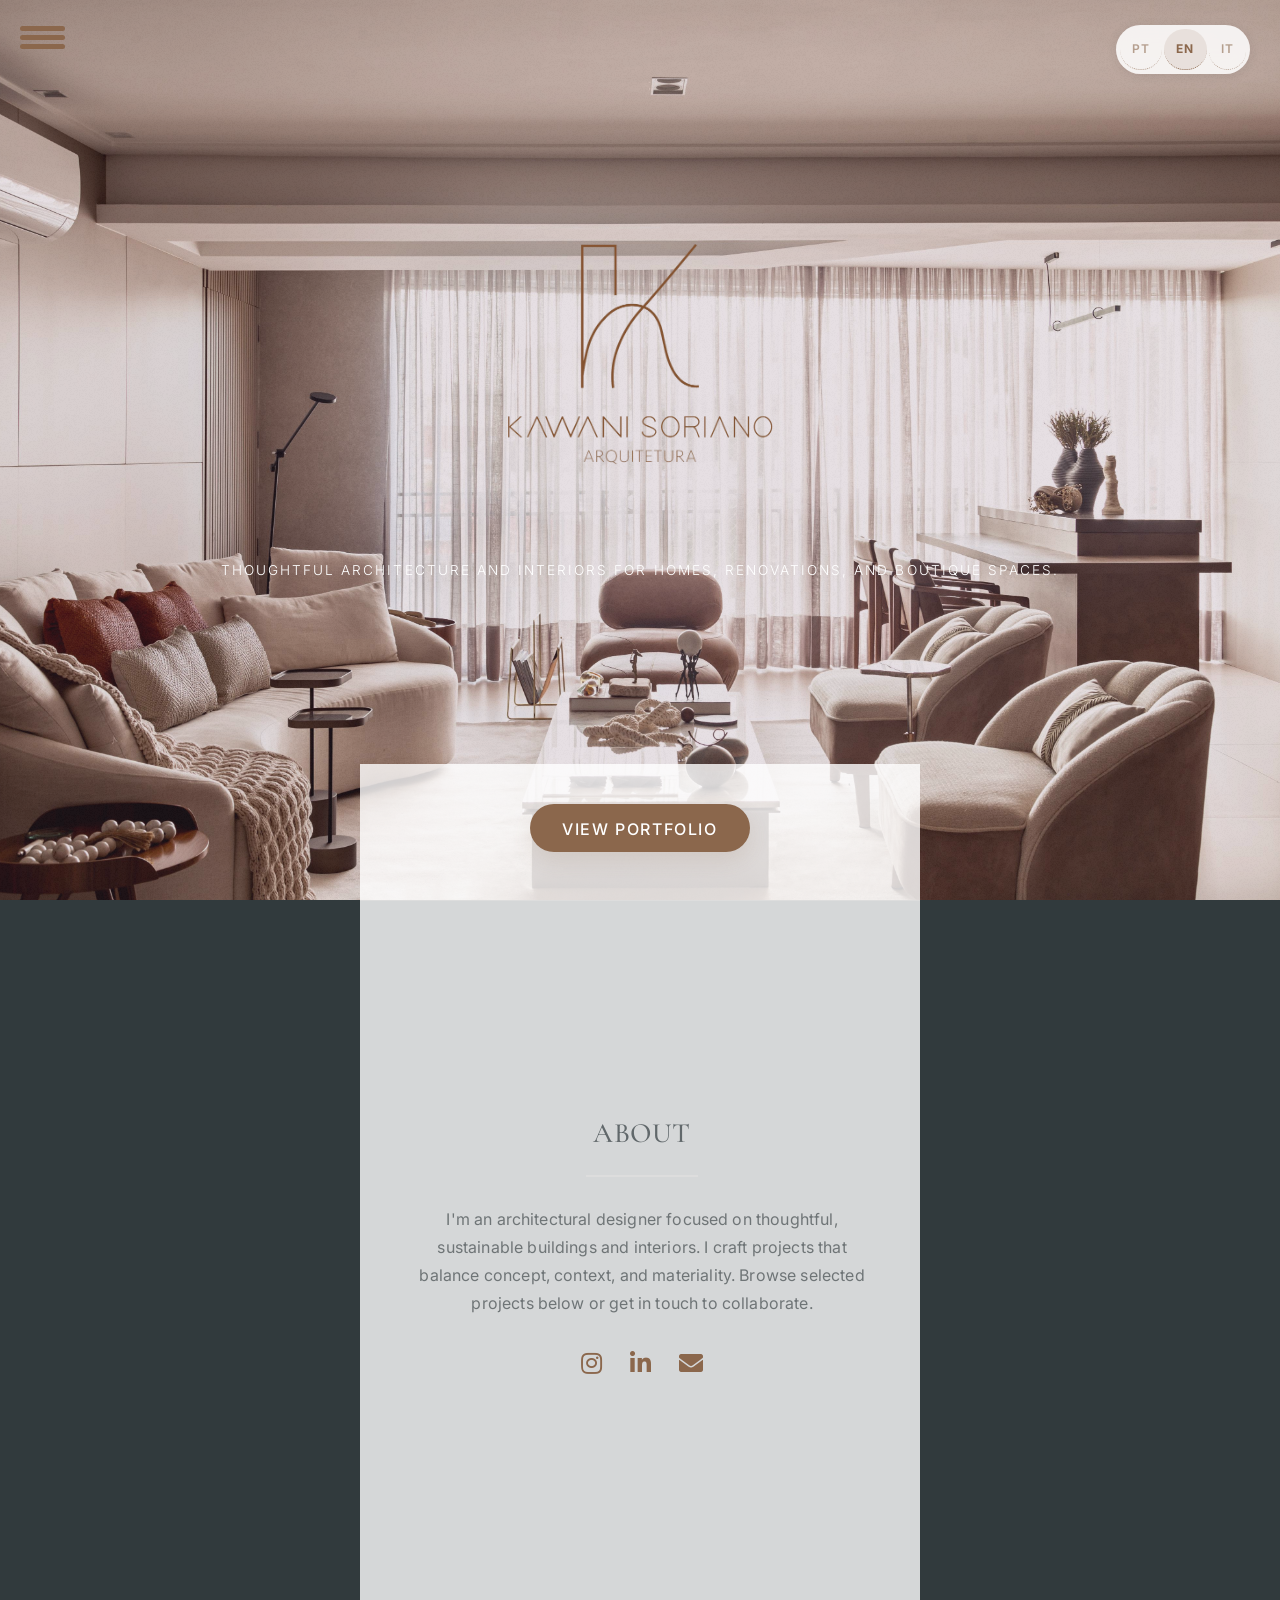
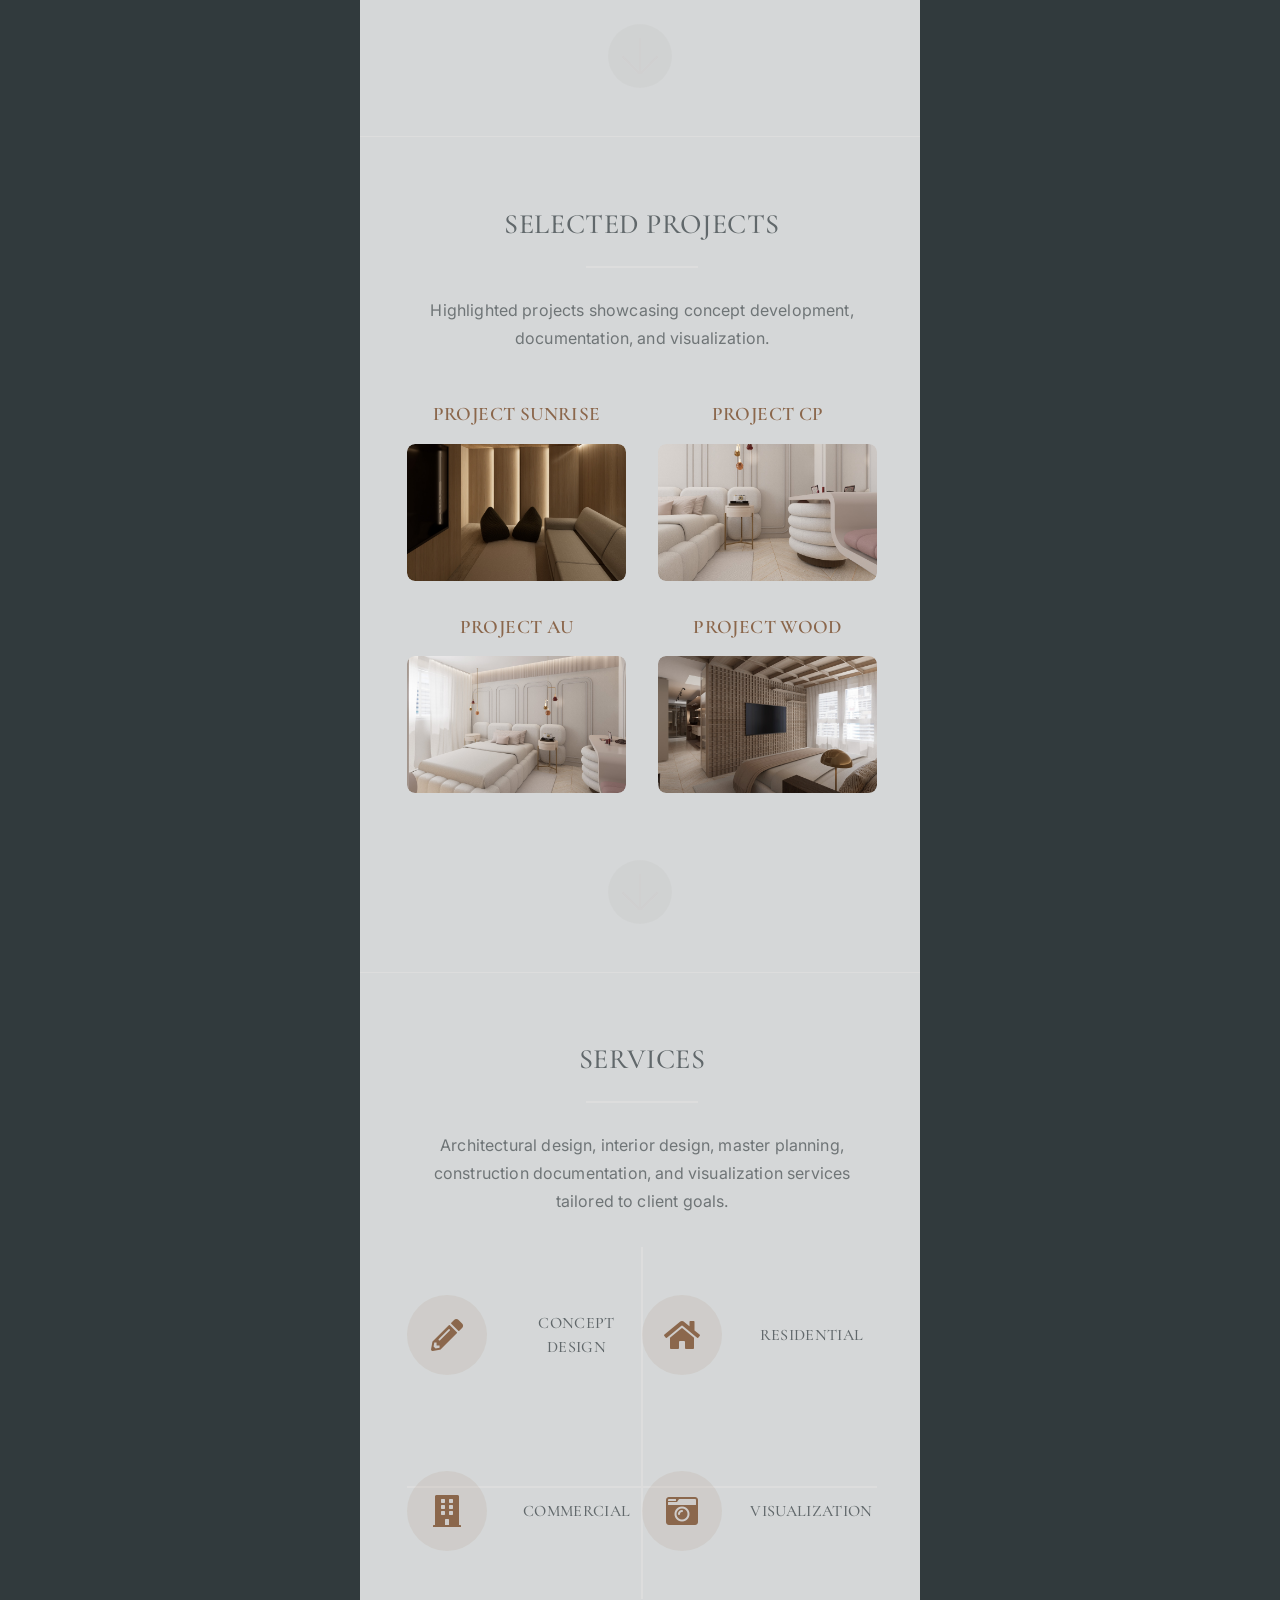
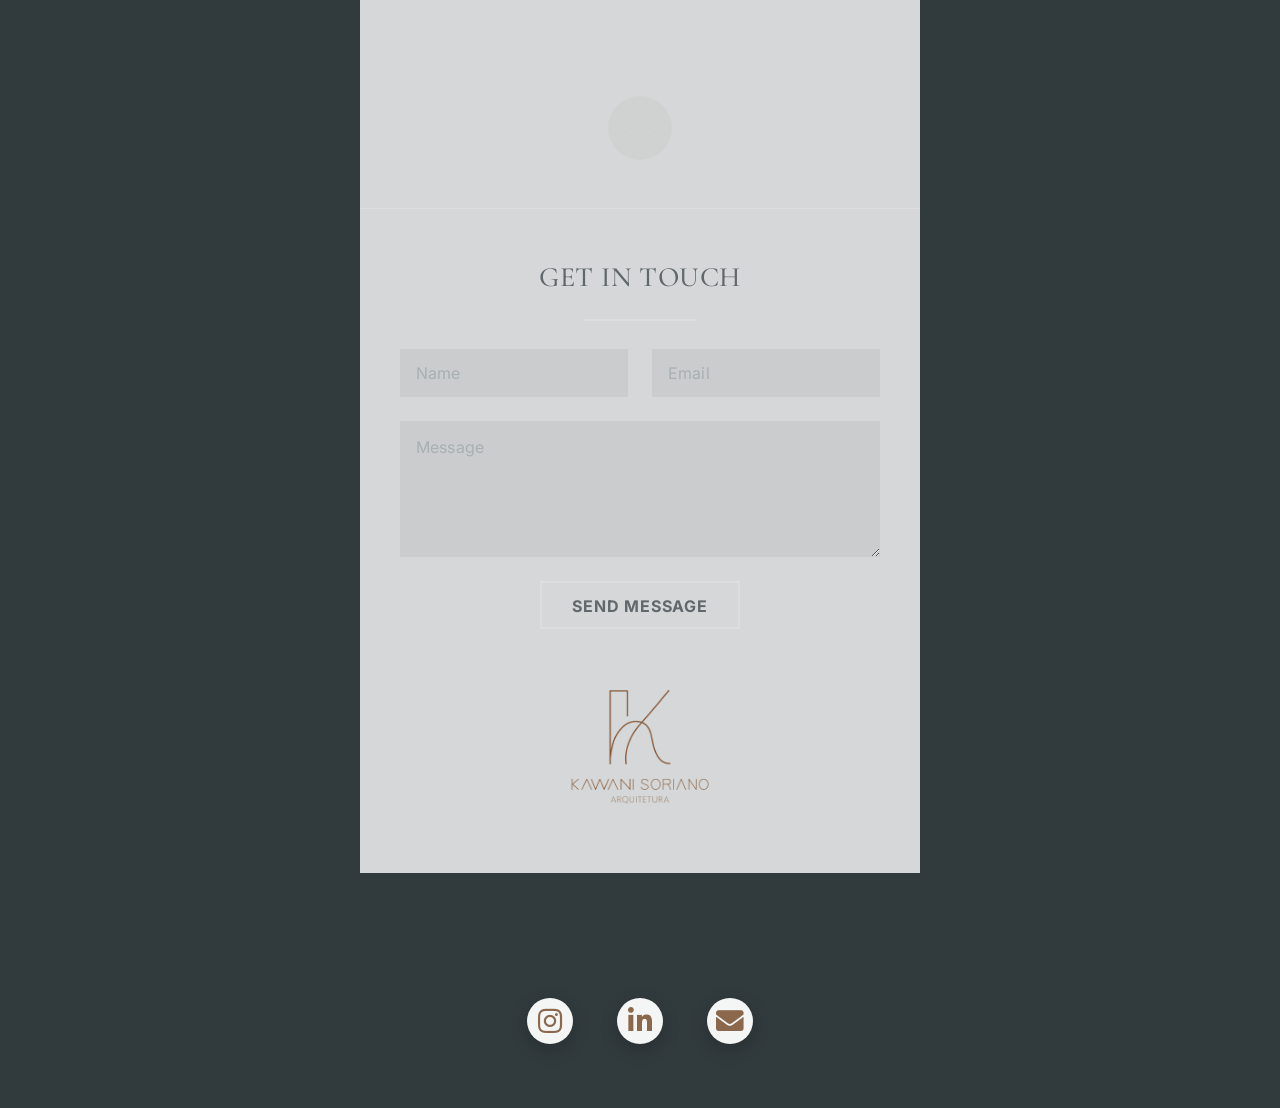
==== commit 70a4e98a: "SEO/LLM improvements: hidden homepage H1, improved metadata, alt text updates" ====
--- a/index.html
+++ b/index.html
@@ -16,19 +16,21 @@
 		<meta name="description" itemprop="description" content="Kawani S. creates thoughtful architecture and interiors for clients seeking calm, beautifully detailed spaces that feel personal and buildable." />
 		<meta name="keywords" content="architecture, interior design, architectural design, residential design, commercial interiors" />
 		<meta name="author" content="Kawani S." />
-		<link rel="canonical" href="index.html" />
-		<link rel="alternate" hreflang="en" href="index.html" />
-		<link rel="alternate" hreflang="pt-BR" href="index_br.html" />
-		<link rel="alternate" hreflang="it" href="index_it.html" />
-		<link rel="alternate" hreflang="x-default" href="index.html" />
+		<link rel="canonical" href="https://luttilimburg.github.io/Website-Kawani-Soriano-Architecture/" />
+		<link rel="alternate" hreflang="en" href="https://luttilimburg.github.io/Website-Kawani-Soriano-Architecture/" />
+		<link rel="alternate" hreflang="pt-BR" href="https://luttilimburg.github.io/Website-Kawani-Soriano-Architecture/index_br.html" />
+		<link rel="alternate" hreflang="it" href="https://luttilimburg.github.io/Website-Kawani-Soriano-Architecture/index_it.html" />
+		<link rel="alternate" hreflang="x-default" href="https://luttilimburg.github.io/Website-Kawani-Soriano-Architecture/" />
 		<meta property="og:type" content="website" />
 		<meta property="og:title" content="Kawani S. — Architecture & Interior Design Portfolio" />
 		<meta property="og:description" content="Thoughtful architecture and interiors for homes, renovations, and boutique spaces." />
-		<meta property="og:url" content="index.html" />
+		<meta property="og:url" content="https://luttilimburg.github.io/Website-Kawani-Soriano-Architecture/" />
+		<meta property="og:image" content="https://luttilimburg.github.io/Website-Kawani-Soriano-Architecture/images/background1.jpeg" />
 		<meta property="og:site_name" content="Kawani S." />
 		<meta name="twitter:card" content="summary_large_image" />
 		<meta name="twitter:title" content="Kawani S. — Architecture & Interior Design Portfolio" />
 		<meta name="twitter:description" content="Thoughtful architecture and interiors for homes, renovations, and boutique spaces." />
+		<meta name="twitter:image" content="https://luttilimburg.github.io/Website-Kawani-Soriano-Architecture/images/background1.jpeg" />
 		<link rel="apple-touch-icon" sizes="180x180" href="apple-touch-icon.png">
 		<link rel="icon" type="image/png" sizes="32x32" href="favicon-32x32.png">
 		<link rel="icon" type="image/png" sizes="16x16" href="favicon-16x16.png">
@@ -44,7 +46,7 @@
 		    {
 		      "@type": "Organization",
 		      "name": "Kawani S.",
-		      "url": "index.html",
+		      "url": "https://luttilimburg.github.io/Website-Kawani-Soriano-Architecture/",
 		      "email": "kawanisorianoarquitetura@gmail.com",
 		      "sameAs": [
 		        "https://www.instagram.com/kasorianoarquitetura/",
@@ -53,9 +55,31 @@
 		      "description": "Kawani S. creates thoughtful architecture and interiors for homes, renovations, and boutique spaces."
 		    },
 		    {
+		      "@type": "ProfessionalService",
+		      "name": "Kawani S. Architecture & Interior Design",
+		      "url": "https://luttilimburg.github.io/Website-Kawani-Soriano-Architecture/",
+		      "description": "Architectural design, interior design, master planning, construction documentation, and visualization services for homes, renovations, and boutique spaces.",
+		      "serviceType": [
+		        "Architectural design",
+		        "Interior design",
+		        "Master planning",
+		        "Construction documentation",
+		        "Visualization services"
+		      ],
+		      "areaServed": ["Brazil", "Italy", "International"],
+		      "contactPoint": [
+		        {
+		          "@type": "ContactPoint",
+		          "contactType": "customer support",
+		          "email": "kawanisorianoarquitetura@gmail.com",
+		          "availableLanguage": ["English", "Português", "Italiano"]
+		        }
+		      ]
+		    },
+		    {
 		      "@type": "WebSite",
 		      "name": "Kawani S. Architecture Portfolio",
-		      "url": "index.html",
+		      "url": "https://luttilimburg.github.io/Website-Kawani-Soriano-Architecture/",
 		      "inLanguage": "en",
 		      "description": "Architecture and interior design portfolio showcasing concept development, documentation, and visualization."
 		    },
@@ -124,6 +148,7 @@
 			<section id="header">
 				<header class="major">
 					<img src="images/logo.png" alt="Kawani S. logo" class="logo" style="width:290px;max-width:290px;height:auto;" />
+					<h1 class="sr-only" itemprop="headline">Architecture and Interior Design Portfolio by Kawani S.</h1>
 					<p>Thoughtful architecture and interiors for homes, renovations, and boutique spaces.</p>
 				</header>
 				<div class="container">
@@ -136,7 +161,7 @@
 		<!-- One -->
 			<section id="one" class="main special">
 				<div class="container">
-					<span class="image fit primary"><img src="images/background2.jpeg" alt="" /></span>
+					<span class="image fit primary"><img src="images/background2.jpeg" alt="Exterior architectural concept for a calm, modern home" /></span>
 					<div class="content">
 						<header class="major">
 							<h2>About</h2>
@@ -155,7 +180,7 @@
 		<!-- Two -->
 			<section id="two" class="main special">
 				<div class="container">
-					<span class="image fit primary"><img src="images/background1.jpeg" alt="" /></span>
+					<span class="image fit primary"><img src="images/background1.jpeg" alt="Interior design project with warm lighting and layered materials" /></span>
 					<div class="content">
 						<header class="major">
 							<h2>Selected Projects</h2>
@@ -212,7 +237,7 @@
 		<!-- Three -->
 			<section id="three" class="main special">
 				<div class="container">
-					<span class="image fit primary"><img src="images/background3.jpeg" alt="" /></span>
+					<span class="image fit primary"><img src="images/background3.jpeg" alt="Modern architectural interior highlighting material texture and spatial flow" /></span>
 					<div class="content">
 						<header class="major">
 							<h2>Services</h2>
--- a/assets/css/main.css
+++ b/assets/css/main.css
@@ -3528,6 +3528,18 @@
 	letter-spacing: 0.01em;
 }
 
+.sr-only {
+	position: absolute;
+	width: 1px;
+	height: 1px;
+	padding: 0;
+	margin: -1px;
+	overflow: hidden;
+	clip: rect(0, 0, 0, 0);
+	white-space: nowrap;
+	border: 0;
+}
+
 h1, h2, h3, h4, h5, h6,
 header.major h1,
 header.major h2,
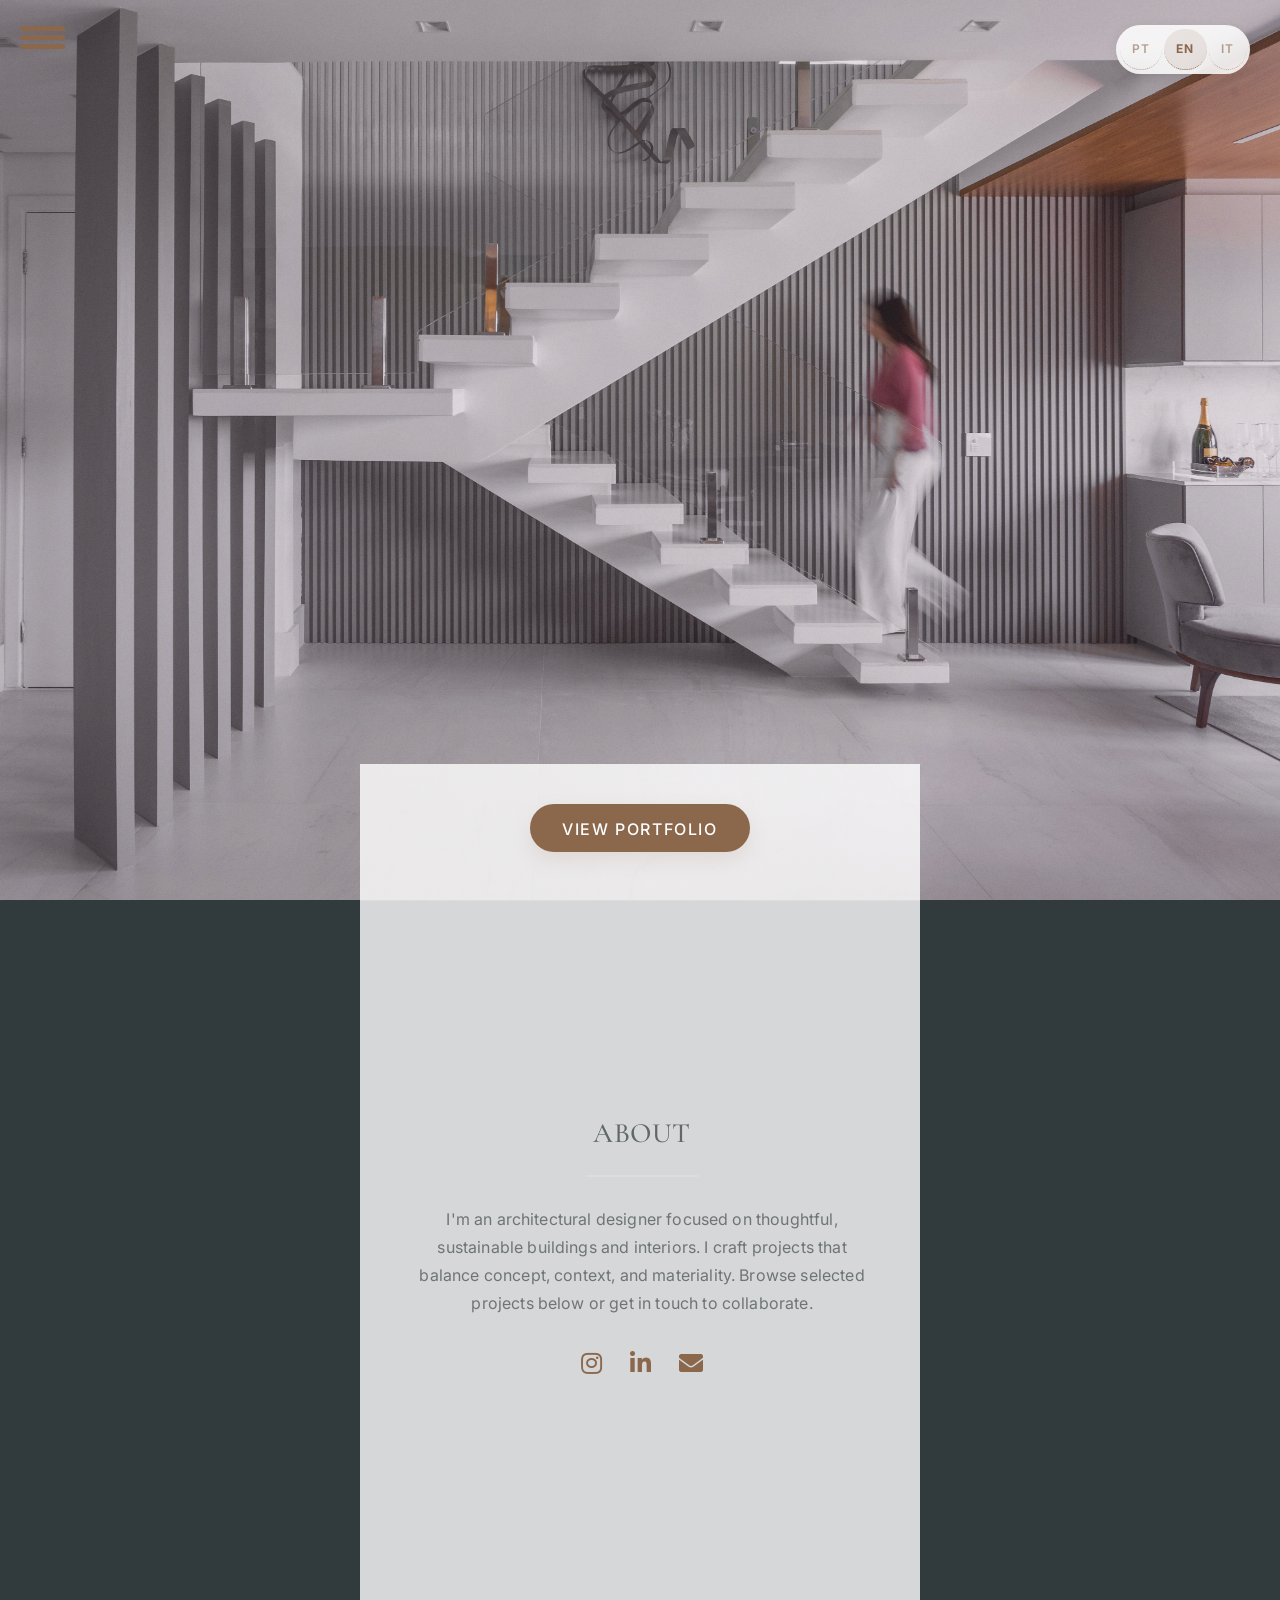
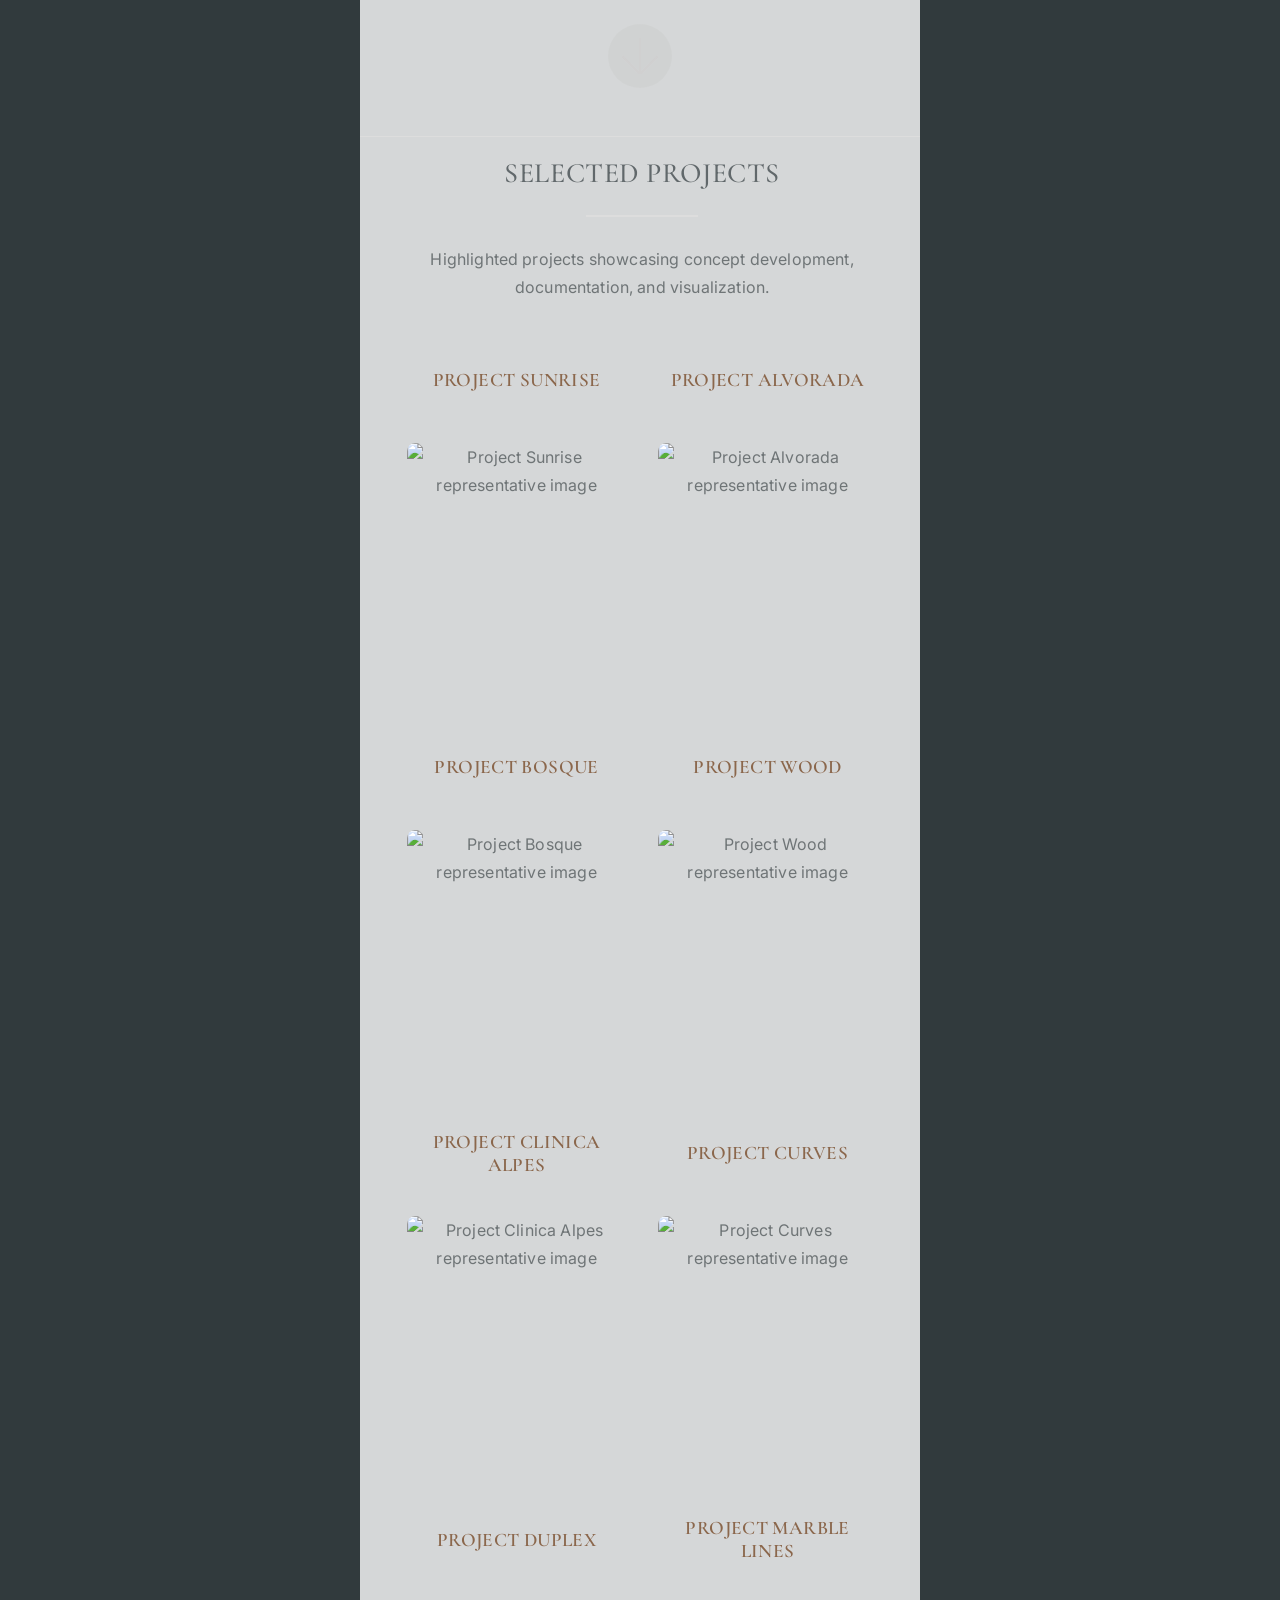
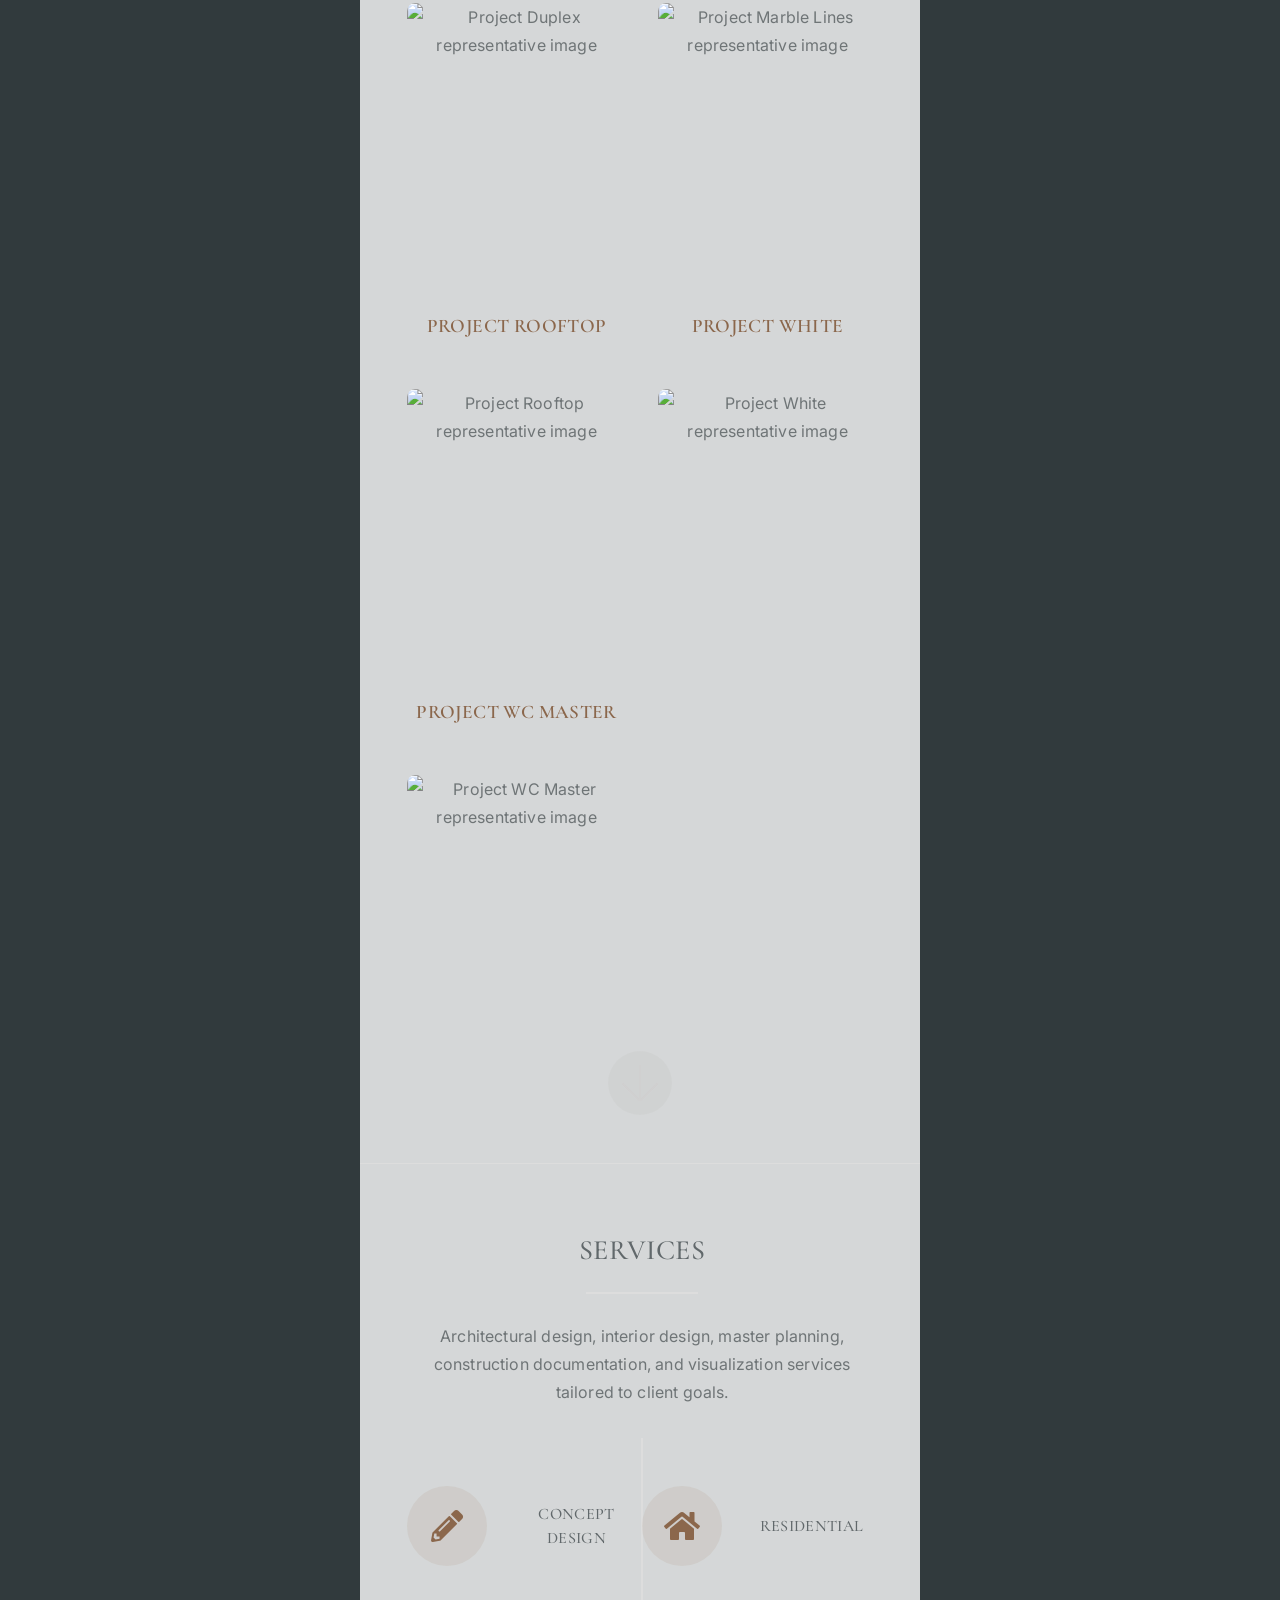
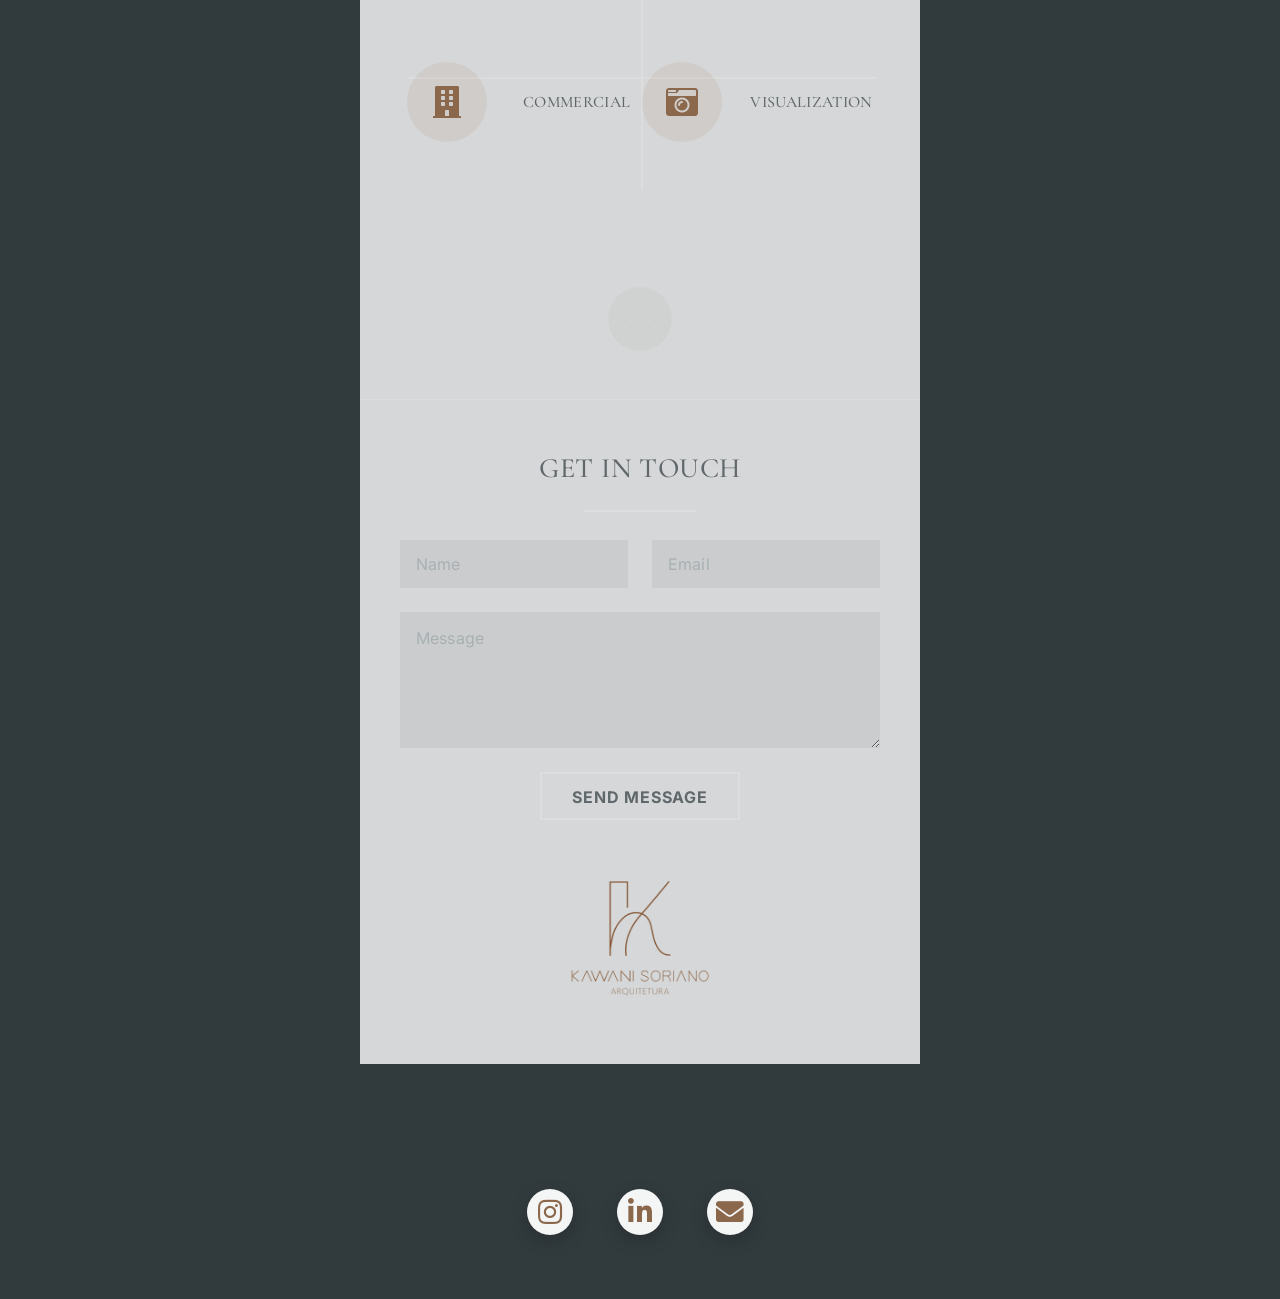
==== commit bbe8fd52: "Fix project card layout and update project modal data across languages" ====
--- a/index.html
+++ b/index.html
@@ -192,27 +192,27 @@
 							<div class="project-card" onclick="openProjectModal('sunrise', event)">
 								<h3 class="project-title">Project Sunrise</h3>
 								<div class="project-image">
-									<img src="images/project-sunrise.jpeg" alt="Project Sunrise" />
-									<div class="project-overlay">
-										<span class="view-project">View Project →</span>
-									</div>
-								</div>
-							</div>
-
-							<div class="project-card" onclick="openProjectModal('cp', event)">
-								<h3 class="project-title">Project CP</h3>
-								<div class="project-image">
-									<img src="images/project-cp.jpeg" alt="Project CP" />
-									<div class="project-overlay">
-										<span class="view-project">View Project →</span>
-									</div>
-								</div>
-							</div>
-
-							<div class="project-card" onclick="openProjectModal('au', event)">
-								<h3 class="project-title">Project AU</h3>
-								<div class="project-image">
-									<img src="images/project-au.jpeg" alt="Project AU" />
+									<img src="images/projects/sunrise/01.jpg" alt="Project Sunrise representative image" />
+									<div class="project-overlay">
+										<span class="view-project">View Project →</span>
+									</div>
+								</div>
+							</div>
+
+							<div class="project-card" onclick="openProjectModal('alvorada', event)">
+								<h3 class="project-title">Project Alvorada</h3>
+								<div class="project-image">
+									<img src="images/projects/alvorada/01.png" alt="Project Alvorada representative image" />
+									<div class="project-overlay">
+										<span class="view-project">View Project →</span>
+									</div>
+								</div>
+							</div>
+
+							<div class="project-card" onclick="openProjectModal('bosque', event)">
+								<h3 class="project-title">Project Bosque</h3>
+								<div class="project-image">
+									<img src="images/projects/bosque/01.jpg" alt="Project Bosque representative image" />
 									<div class="project-overlay">
 										<span class="view-project">View Project →</span>
 									</div>
@@ -222,7 +222,77 @@
 							<div class="project-card" onclick="openProjectModal('wood', event)">
 								<h3 class="project-title">Project Wood</h3>
 								<div class="project-image">
-									<img src="images/project-wood.jpeg" alt="Project Wood" />
+									<img src="images/projects/wood/01.png" alt="Project Wood representative image" />
+									<div class="project-overlay">
+										<span class="view-project">View Project →</span>
+									</div>
+								</div>
+							</div>
+
+							<div class="project-card" onclick="openProjectModal('clinicaAlpes', event)">
+								<h3 class="project-title">Project Clinica Alpes</h3>
+								<div class="project-image">
+									<img src="images/projects/clinica-alpes/01.jpg" alt="Project Clinica Alpes representative image" />
+									<div class="project-overlay">
+										<span class="view-project">View Project →</span>
+									</div>
+								</div>
+							</div>
+
+							<div class="project-card" onclick="openProjectModal('curves', event)">
+								<h3 class="project-title">Project Curves</h3>
+								<div class="project-image">
+									<img src="images/projects/curves/01.png" alt="Project Curves representative image" />
+									<div class="project-overlay">
+										<span class="view-project">View Project →</span>
+									</div>
+								</div>
+							</div>
+
+							<div class="project-card" onclick="openProjectModal('duplex', event)">
+								<h3 class="project-title">Project Duplex</h3>
+								<div class="project-image">
+									<img src="images/projects/duplex/01.jpg" alt="Project Duplex representative image" />
+									<div class="project-overlay">
+										<span class="view-project">View Project →</span>
+									</div>
+								</div>
+							</div>
+
+							<div class="project-card" onclick="openProjectModal('marbleLines', event)">
+								<h3 class="project-title">Project Marble Lines</h3>
+								<div class="project-image">
+									<img src="images/projects/marble-lines/01.png" alt="Project Marble Lines representative image" />
+									<div class="project-overlay">
+										<span class="view-project">View Project →</span>
+									</div>
+								</div>
+							</div>
+
+							<div class="project-card" onclick="openProjectModal('rooftop', event)">
+								<h3 class="project-title">Project Rooftop</h3>
+								<div class="project-image">
+									<img src="images/projects/rooftop/01.png" alt="Project Rooftop representative image" />
+									<div class="project-overlay">
+										<span class="view-project">View Project →</span>
+									</div>
+								</div>
+							</div>
+
+							<div class="project-card" onclick="openProjectModal('white', event)">
+								<h3 class="project-title">Project White</h3>
+								<div class="project-image">
+									<img src="images/projects/white/01.png" alt="Project White representative image" />
+									<div class="project-overlay">
+										<span class="view-project">View Project →</span>
+									</div>
+								</div>
+							</div>
+
+							<div class="project-card" onclick="openProjectModal('wcMaster', event)">
+								<h3 class="project-title">Project WC Master</h3>
+								<div class="project-image">
+									<img src="images/projects/wc-master/01.png" alt="Project WC Master representative image" />
 									<div class="project-overlay">
 										<span class="view-project">View Project →</span>
 									</div>
--- a/assets/css/main.css
+++ b/assets/css/main.css
@@ -3420,13 +3420,27 @@
 .project-grid {
 	display: grid;
 	grid-template-columns: repeat(2, 1fr);
+	grid-auto-rows: minmax(0, 1fr);
 	gap: 2em;
 	margin-top: 3em;
+	align-items: stretch;
+	align-content: stretch;
+}
+
+.project-grid > .project-card {
+	height: 100%;
 }
 
 .project-card {
+	display: flex;
+	flex-direction: column;
+	gap: 1rem;
+	align-items: stretch;
+	justify-content: flex-start;
 	position: relative;
 	transition: all 0.4s ease;
+	min-height: 0;
+	overflow: hidden;
 }
 
 .project-card:hover {
@@ -3436,8 +3450,11 @@
 .project-image {
 	position: relative;
 	overflow: hidden;
-	aspect-ratio: 16/10;
 	border-radius: 8px;
+	width: 100%;
+	height: 260px;
+	min-height: 260px;
+	flex: 0 0 260px;
 }
 
 .project-image img {
@@ -3462,6 +3479,13 @@
 	padding: 0 !important;
 	border: none !important;
 	box-shadow: none !important;
+	display: flex;
+	align-items: center;
+	justify-content: center;
+	text-align: center;
+	height: 4rem;
+	min-height: 4rem;
+	line-height: 1.2;
 }
 
 .project-overlay {
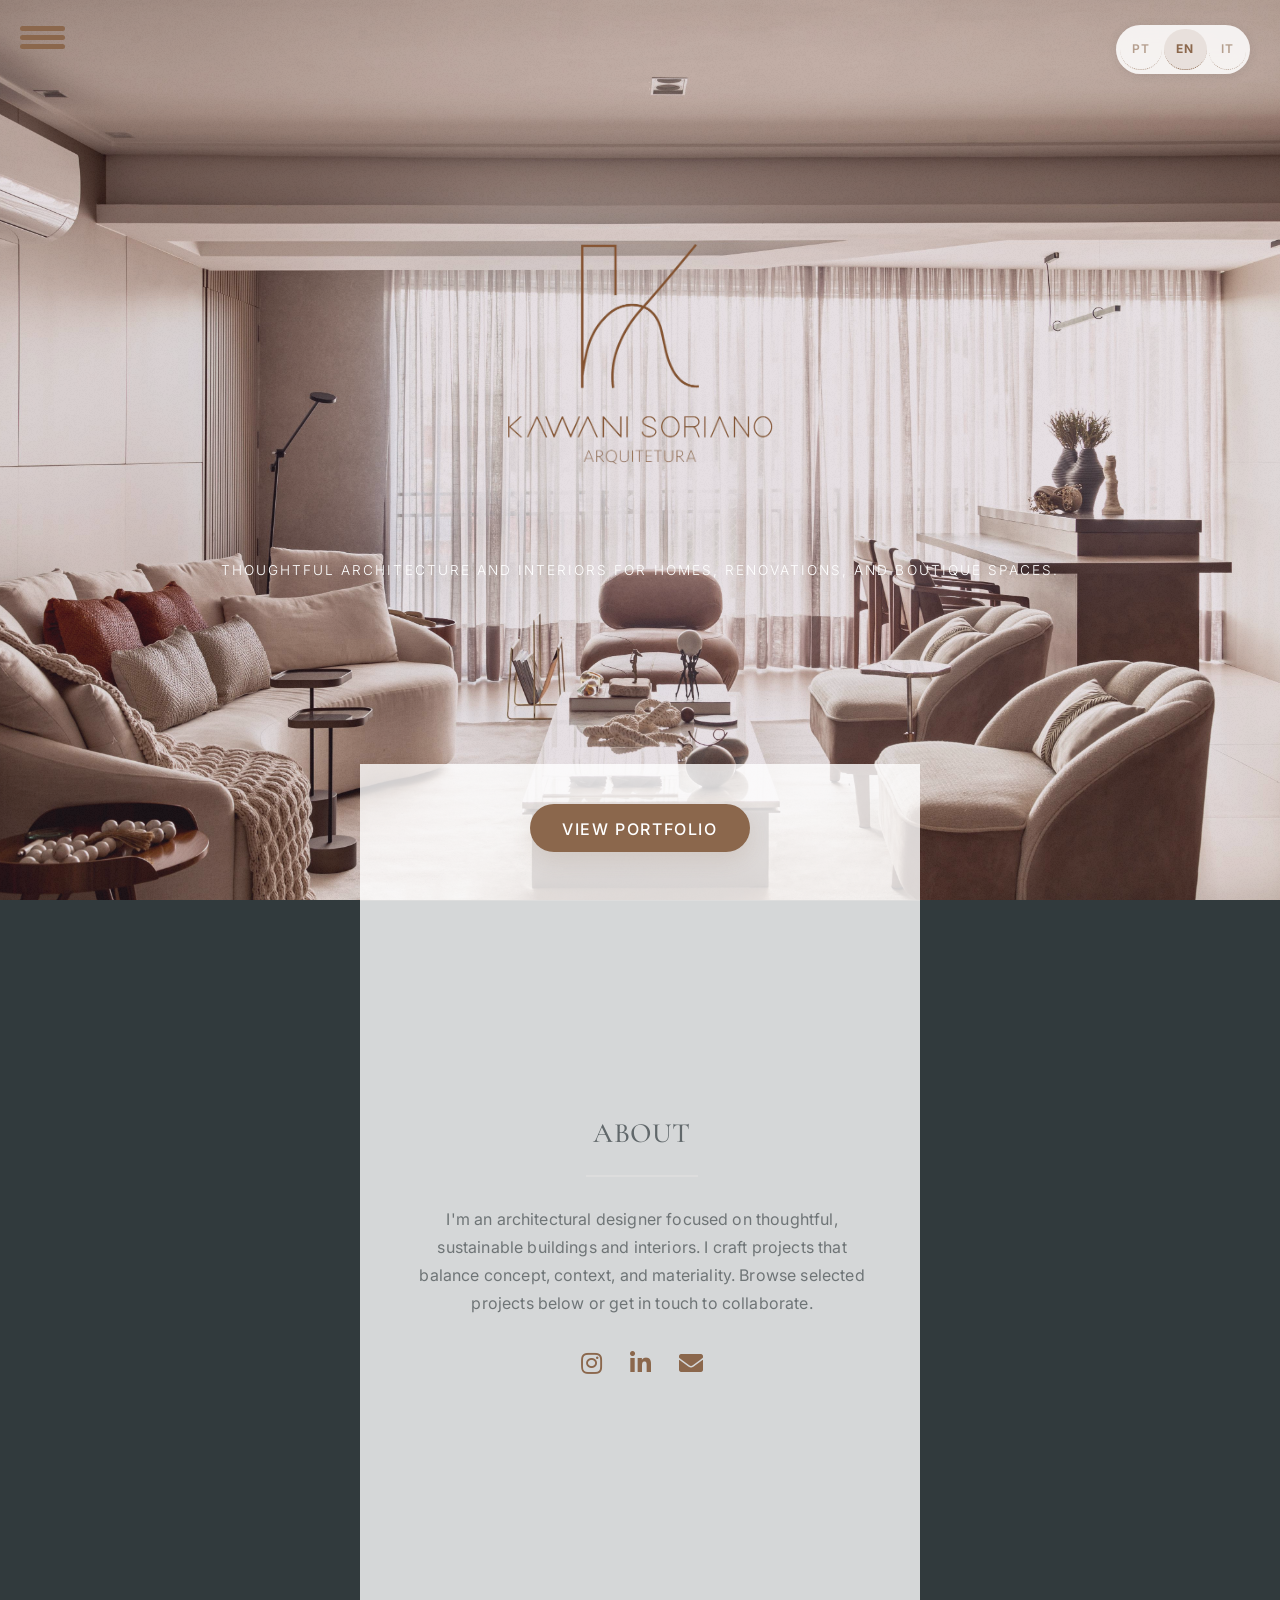
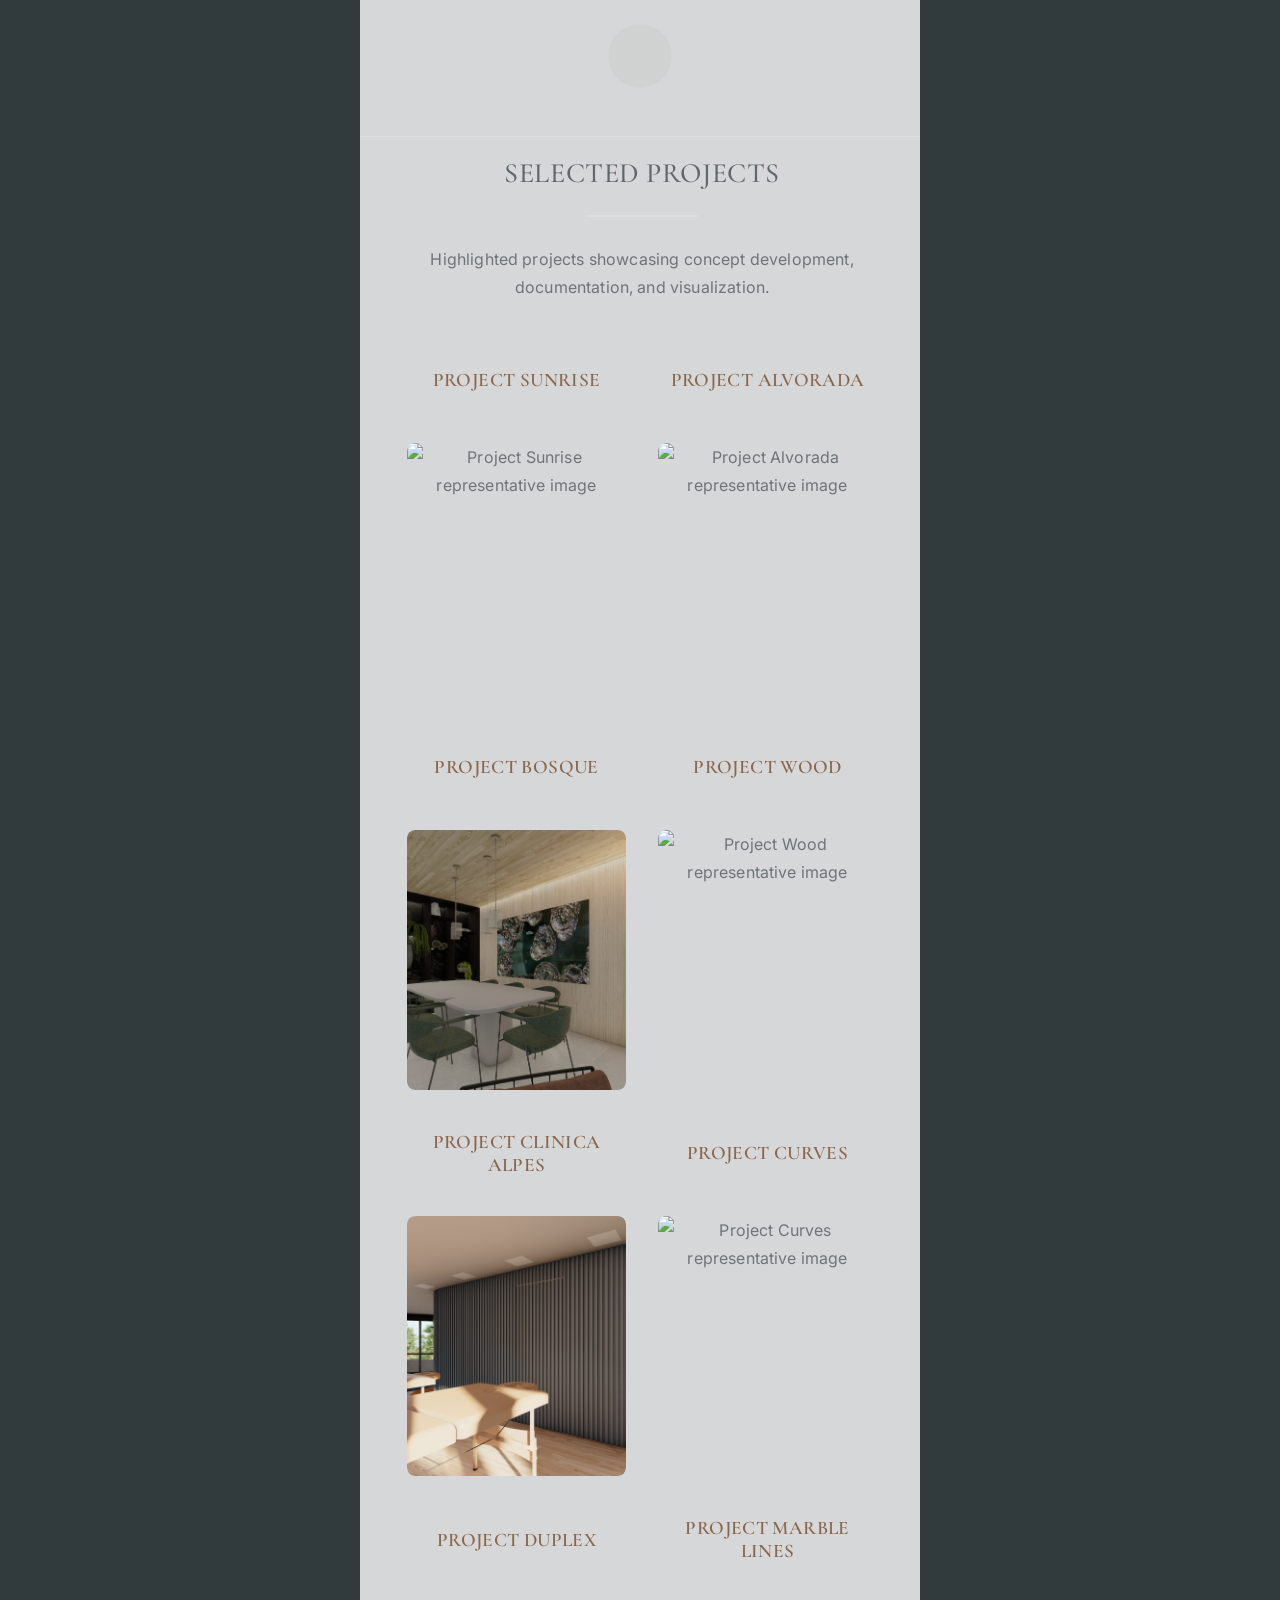
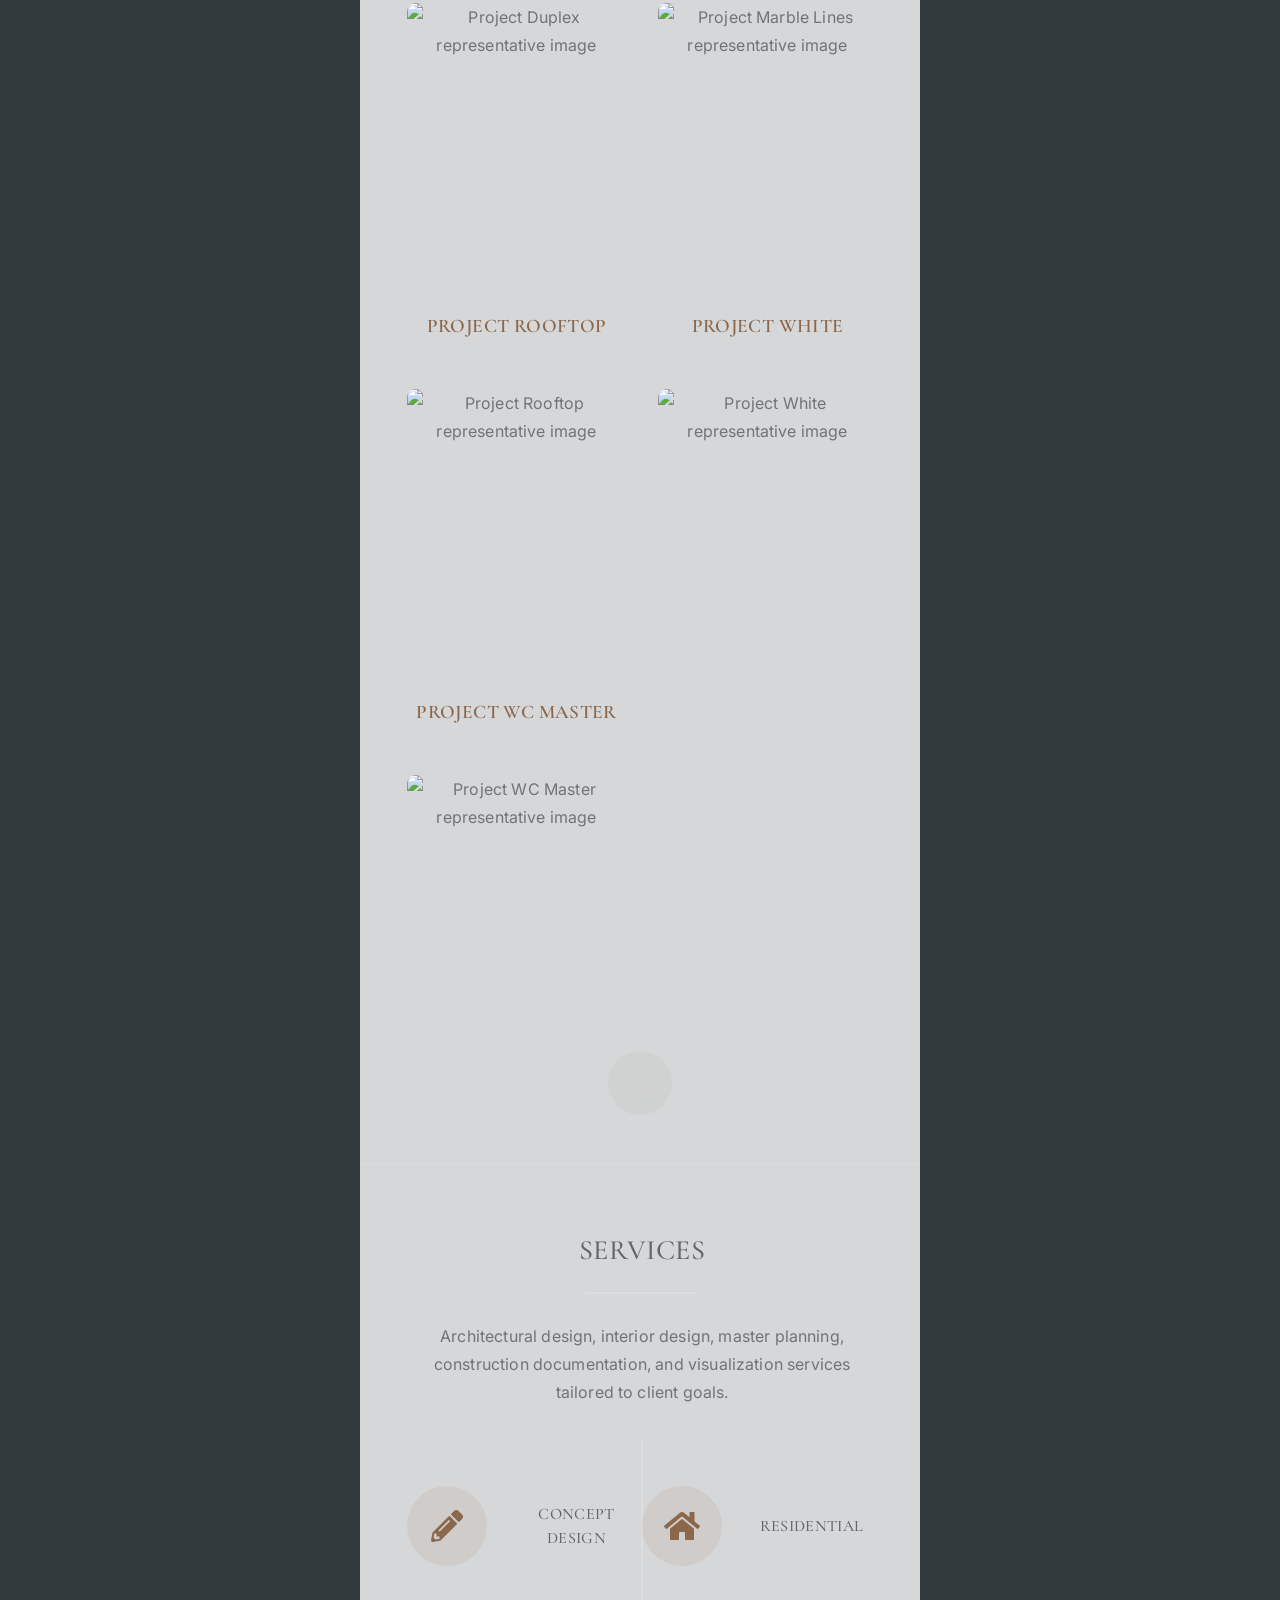
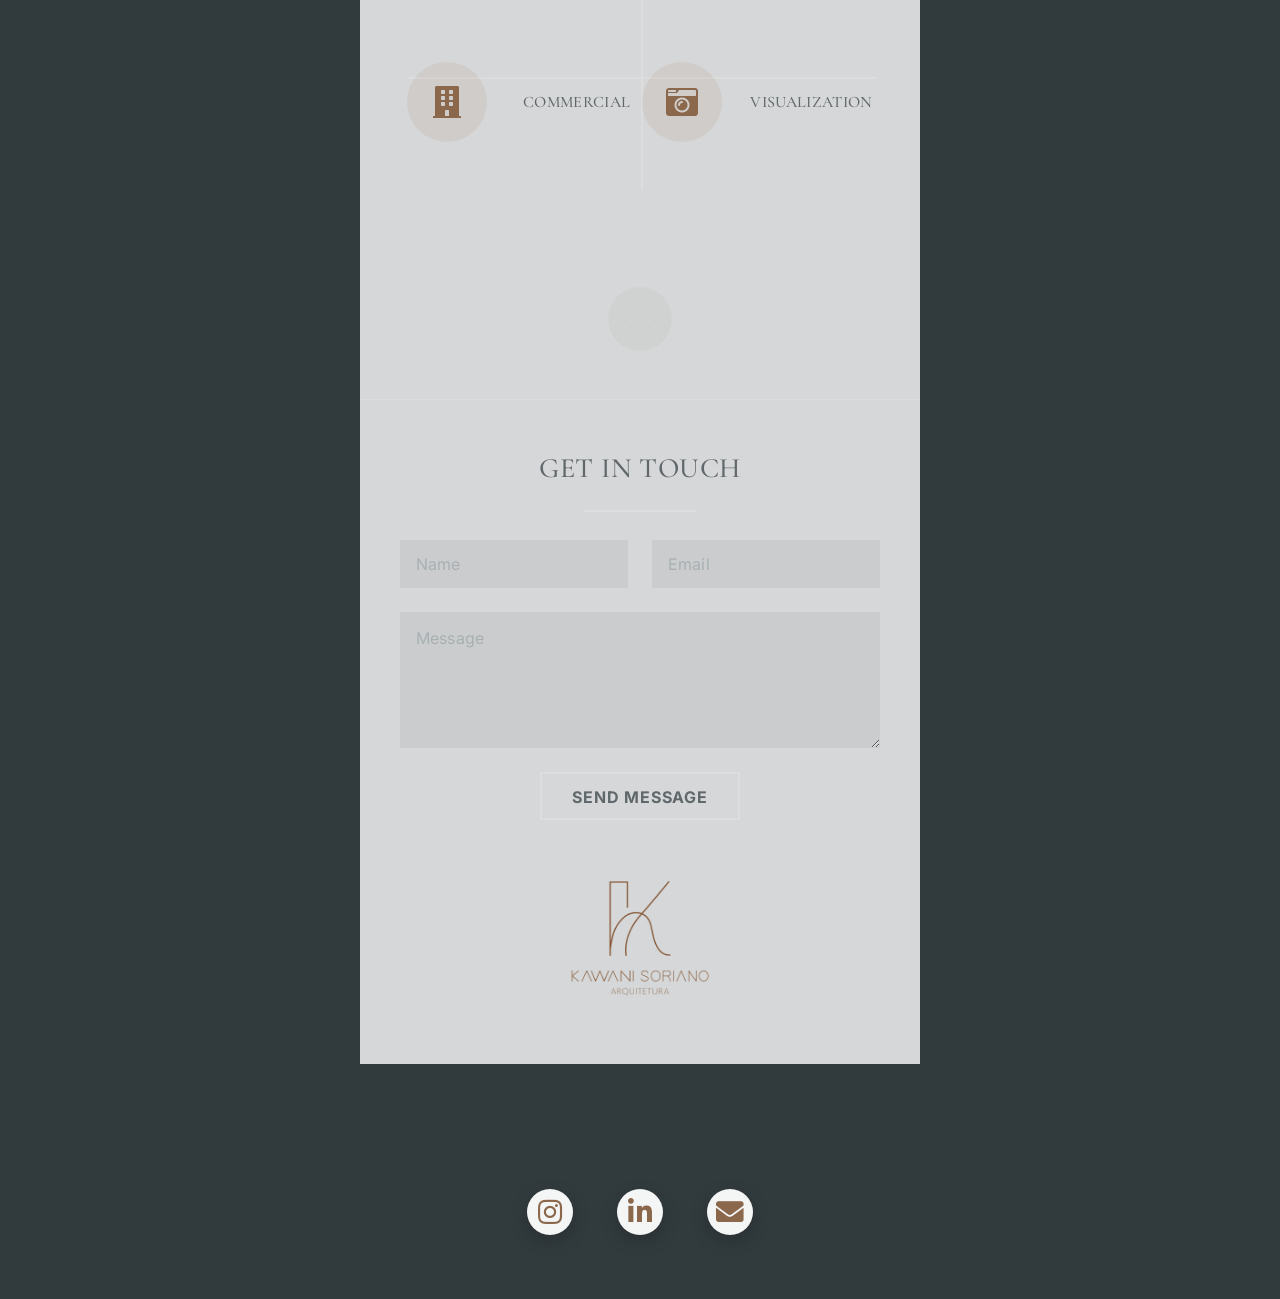
==== commit 9319ab0e: "Improve project scrolling performance: lazy-load thumbnails + modal images; promote images to compos" ====
--- a/index.html
+++ b/index.html
@@ -192,7 +192,7 @@
 							<div class="project-card" onclick="openProjectModal('sunrise', event)">
 								<h3 class="project-title">Project Sunrise</h3>
 								<div class="project-image">
-									<img src="images/projects/sunrise/01.jpg" alt="Project Sunrise representative image" />
+									<img loading="lazy" decoding="async" src="images/projects/sunrise/01.jpg" alt="Project Sunrise representative image" />
 									<div class="project-overlay">
 										<span class="view-project">View Project →</span>
 									</div>
@@ -202,7 +202,7 @@
 							<div class="project-card" onclick="openProjectModal('alvorada', event)">
 								<h3 class="project-title">Project Alvorada</h3>
 								<div class="project-image">
-									<img src="images/projects/alvorada/01.png" alt="Project Alvorada representative image" />
+									<img loading="lazy" decoding="async" src="images/projects/alvorada/01.png" alt="Project Alvorada representative image" />
 									<div class="project-overlay">
 										<span class="view-project">View Project →</span>
 									</div>
@@ -212,7 +212,7 @@
 							<div class="project-card" onclick="openProjectModal('bosque', event)">
 								<h3 class="project-title">Project Bosque</h3>
 								<div class="project-image">
-									<img src="images/projects/bosque/01.jpg" alt="Project Bosque representative image" />
+									<img loading="lazy" decoding="async" src="images/projects/bosque/01.jpg" alt="Project Bosque representative image" />
 									<div class="project-overlay">
 										<span class="view-project">View Project →</span>
 									</div>
@@ -222,7 +222,7 @@
 							<div class="project-card" onclick="openProjectModal('wood', event)">
 								<h3 class="project-title">Project Wood</h3>
 								<div class="project-image">
-									<img src="images/projects/wood/01.png" alt="Project Wood representative image" />
+									<img loading="lazy" decoding="async" src="images/projects/wood/01.png" alt="Project Wood representative image" />
 									<div class="project-overlay">
 										<span class="view-project">View Project →</span>
 									</div>
@@ -232,7 +232,7 @@
 							<div class="project-card" onclick="openProjectModal('clinicaAlpes', event)">
 								<h3 class="project-title">Project Clinica Alpes</h3>
 								<div class="project-image">
-									<img src="images/projects/clinica-alpes/01.jpg" alt="Project Clinica Alpes representative image" />
+									<img loading="lazy" decoding="async" src="images/projects/clinica-alpes/01.jpg" alt="Project Clinica Alpes representative image" />
 									<div class="project-overlay">
 										<span class="view-project">View Project →</span>
 									</div>
@@ -242,7 +242,7 @@
 							<div class="project-card" onclick="openProjectModal('curves', event)">
 								<h3 class="project-title">Project Curves</h3>
 								<div class="project-image">
-									<img src="images/projects/curves/01.png" alt="Project Curves representative image" />
+									<img loading="lazy" decoding="async" src="images/projects/curves/01.png" alt="Project Curves representative image" />
 									<div class="project-overlay">
 										<span class="view-project">View Project →</span>
 									</div>
@@ -252,7 +252,7 @@
 							<div class="project-card" onclick="openProjectModal('duplex', event)">
 								<h3 class="project-title">Project Duplex</h3>
 								<div class="project-image">
-									<img src="images/projects/duplex/01.jpg" alt="Project Duplex representative image" />
+									<img loading="lazy" decoding="async" src="images/projects/duplex/01.jpg" alt="Project Duplex representative image" />
 									<div class="project-overlay">
 										<span class="view-project">View Project →</span>
 									</div>
@@ -262,7 +262,7 @@
 							<div class="project-card" onclick="openProjectModal('marbleLines', event)">
 								<h3 class="project-title">Project Marble Lines</h3>
 								<div class="project-image">
-									<img src="images/projects/marble-lines/01.png" alt="Project Marble Lines representative image" />
+									<img loading="lazy" decoding="async" src="images/projects/marble-lines/01.png" alt="Project Marble Lines representative image" />
 									<div class="project-overlay">
 										<span class="view-project">View Project →</span>
 									</div>
@@ -272,7 +272,7 @@
 							<div class="project-card" onclick="openProjectModal('rooftop', event)">
 								<h3 class="project-title">Project Rooftop</h3>
 								<div class="project-image">
-									<img src="images/projects/rooftop/01.png" alt="Project Rooftop representative image" />
+									<img loading="lazy" decoding="async" src="images/projects/rooftop/01.png" alt="Project Rooftop representative image" />
 									<div class="project-overlay">
 										<span class="view-project">View Project →</span>
 									</div>
@@ -282,7 +282,7 @@
 							<div class="project-card" onclick="openProjectModal('white', event)">
 								<h3 class="project-title">Project White</h3>
 								<div class="project-image">
-									<img src="images/projects/white/01.png" alt="Project White representative image" />
+									<img loading="lazy" decoding="async" src="images/projects/white/01.png" alt="Project White representative image" />
 									<div class="project-overlay">
 										<span class="view-project">View Project →</span>
 									</div>
@@ -292,7 +292,7 @@
 							<div class="project-card" onclick="openProjectModal('wcMaster', event)">
 								<h3 class="project-title">Project WC Master</h3>
 								<div class="project-image">
-									<img src="images/projects/wc-master/01.png" alt="Project WC Master representative image" />
+									<img loading="lazy" decoding="async" src="images/projects/wc-master/01.png" alt="Project WC Master representative image" />
 									<div class="project-overlay">
 										<span class="view-project">View Project →</span>
 									</div>
@@ -665,10 +665,10 @@
 					<h2 id="modalTitle"></h2>
 					<p id="modalDescription"></p>
 					<div class="modal-gallery">
-						<img id="modalImg1" src="" alt="" />
-						<img id="modalImg2" src="" alt="" />
-						<img id="modalImg3" src="" alt="" />
-						<img id="modalImg4" src="" alt="" />
+						<img id="modalImg1" loading="lazy" decoding="async" src="" alt="" />
+						<img id="modalImg2" loading="lazy" decoding="async" src="" alt="" />
+						<img id="modalImg3" loading="lazy" decoding="async" src="" alt="" />
+						<img id="modalImg4" loading="lazy" decoding="async" src="" alt="" />
 					</div>
 				</div>
 			</div>
--- a/assets/css/main.css
+++ b/assets/css/main.css
@@ -3461,7 +3461,10 @@
 	width: 100%;
 	height: 100%;
 	object-fit: cover;
-	transition: transform 0.4s ease;
+	transition: transform 0.28s ease;
+	will-change: transform;
+	backface-visibility: hidden;
+	transform: translateZ(0);
 	border-radius: 8px;
 }
 
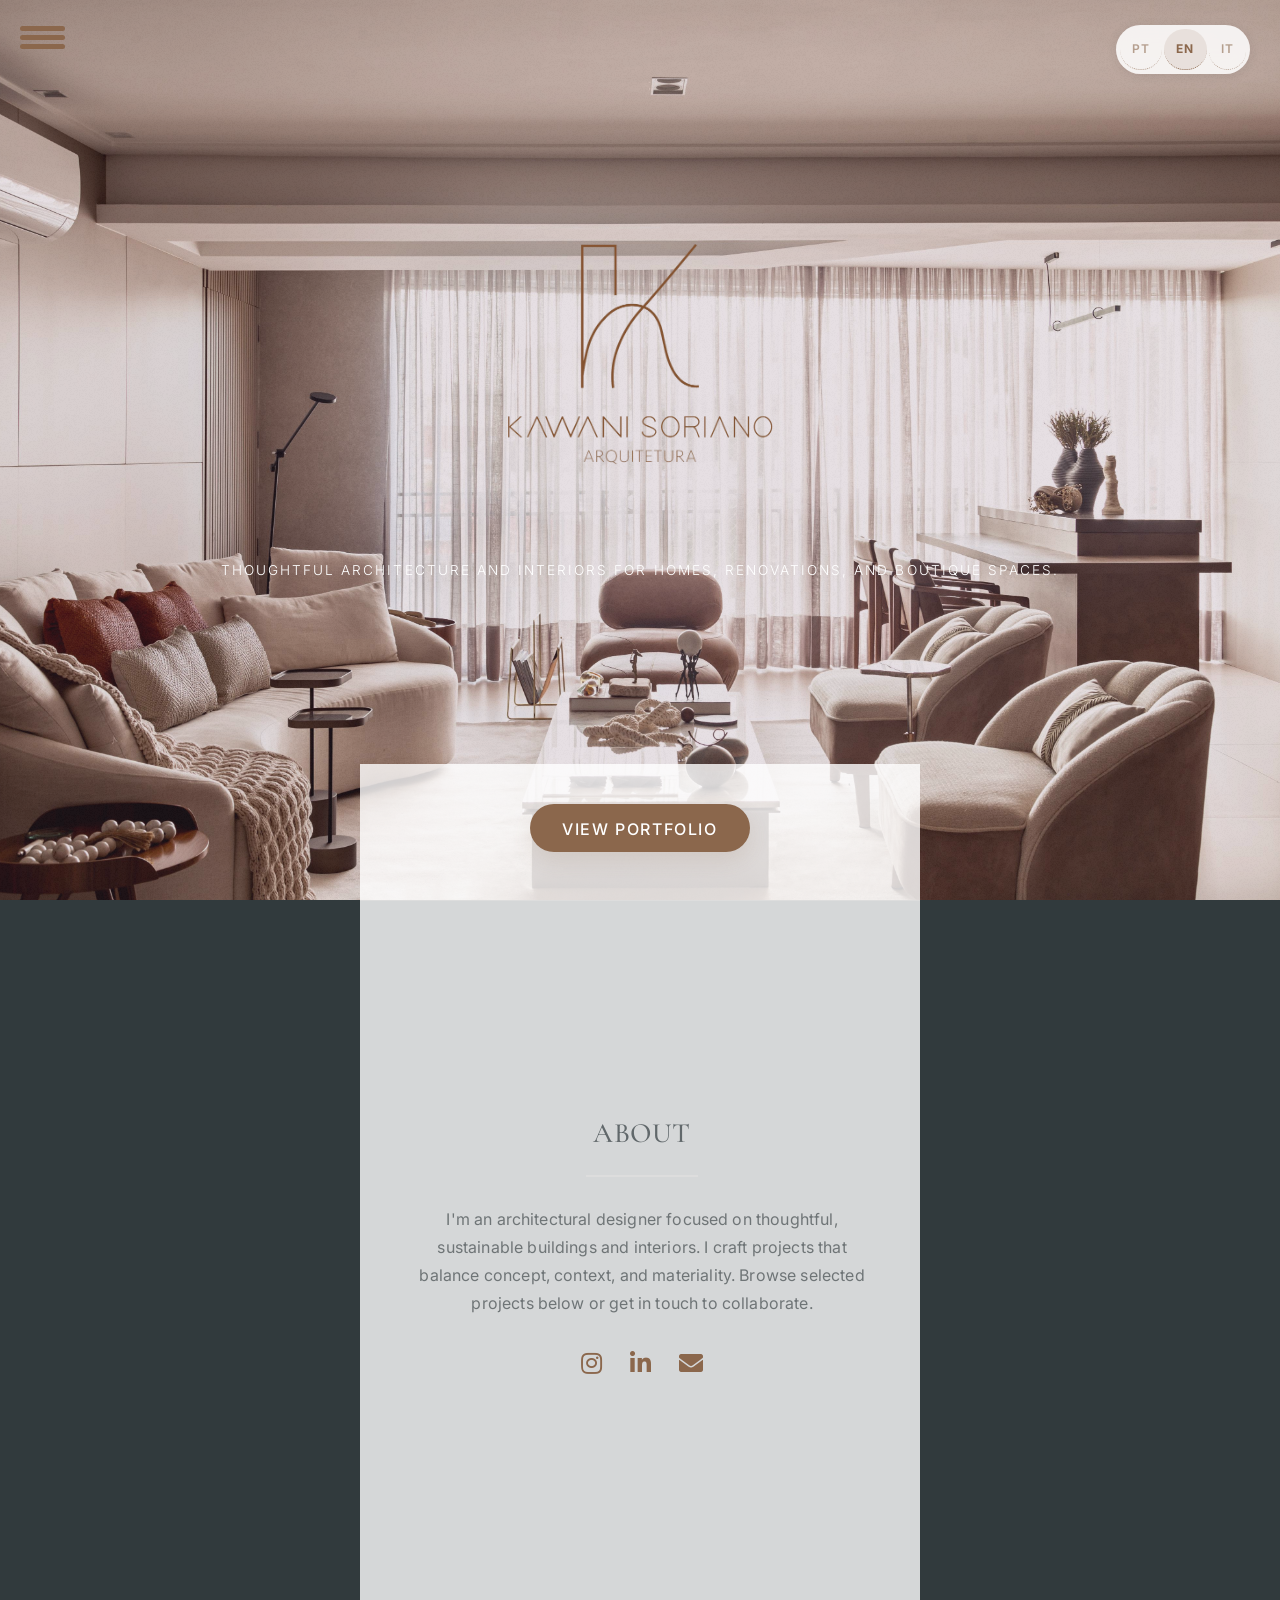
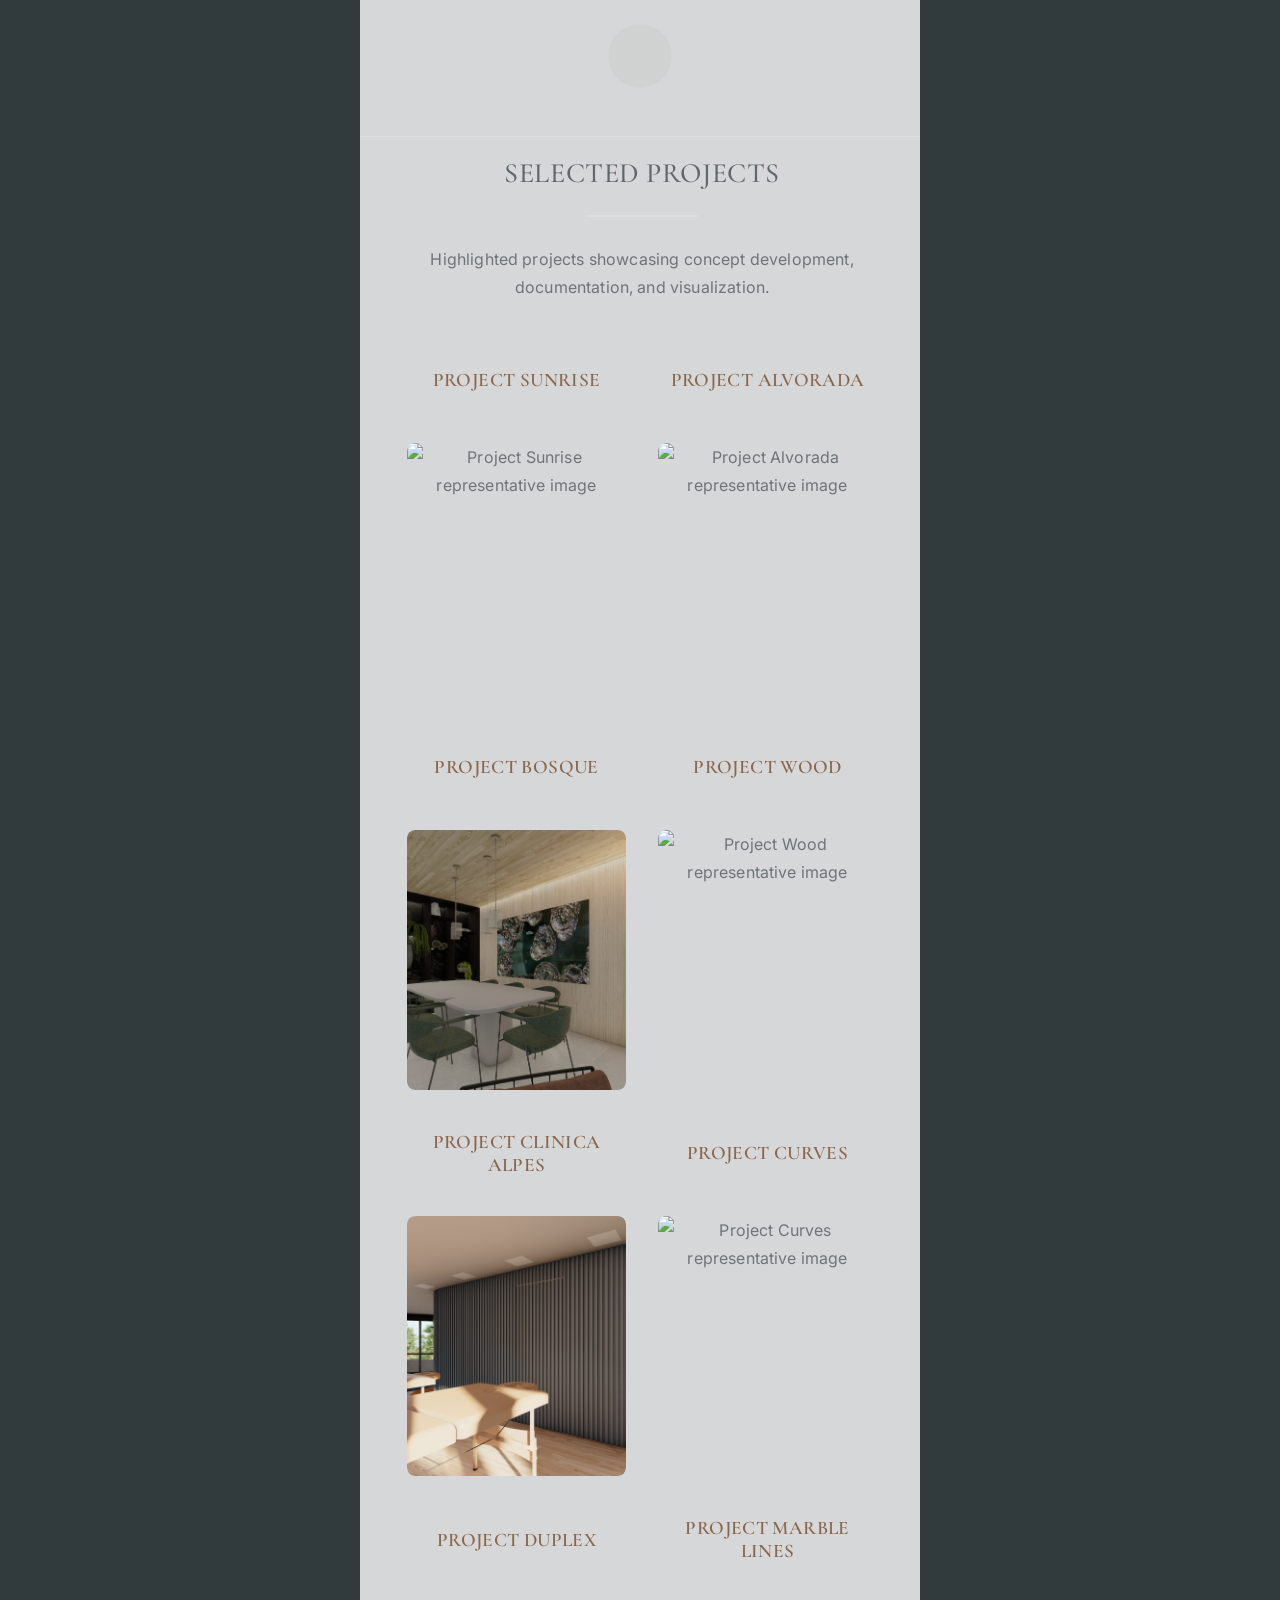
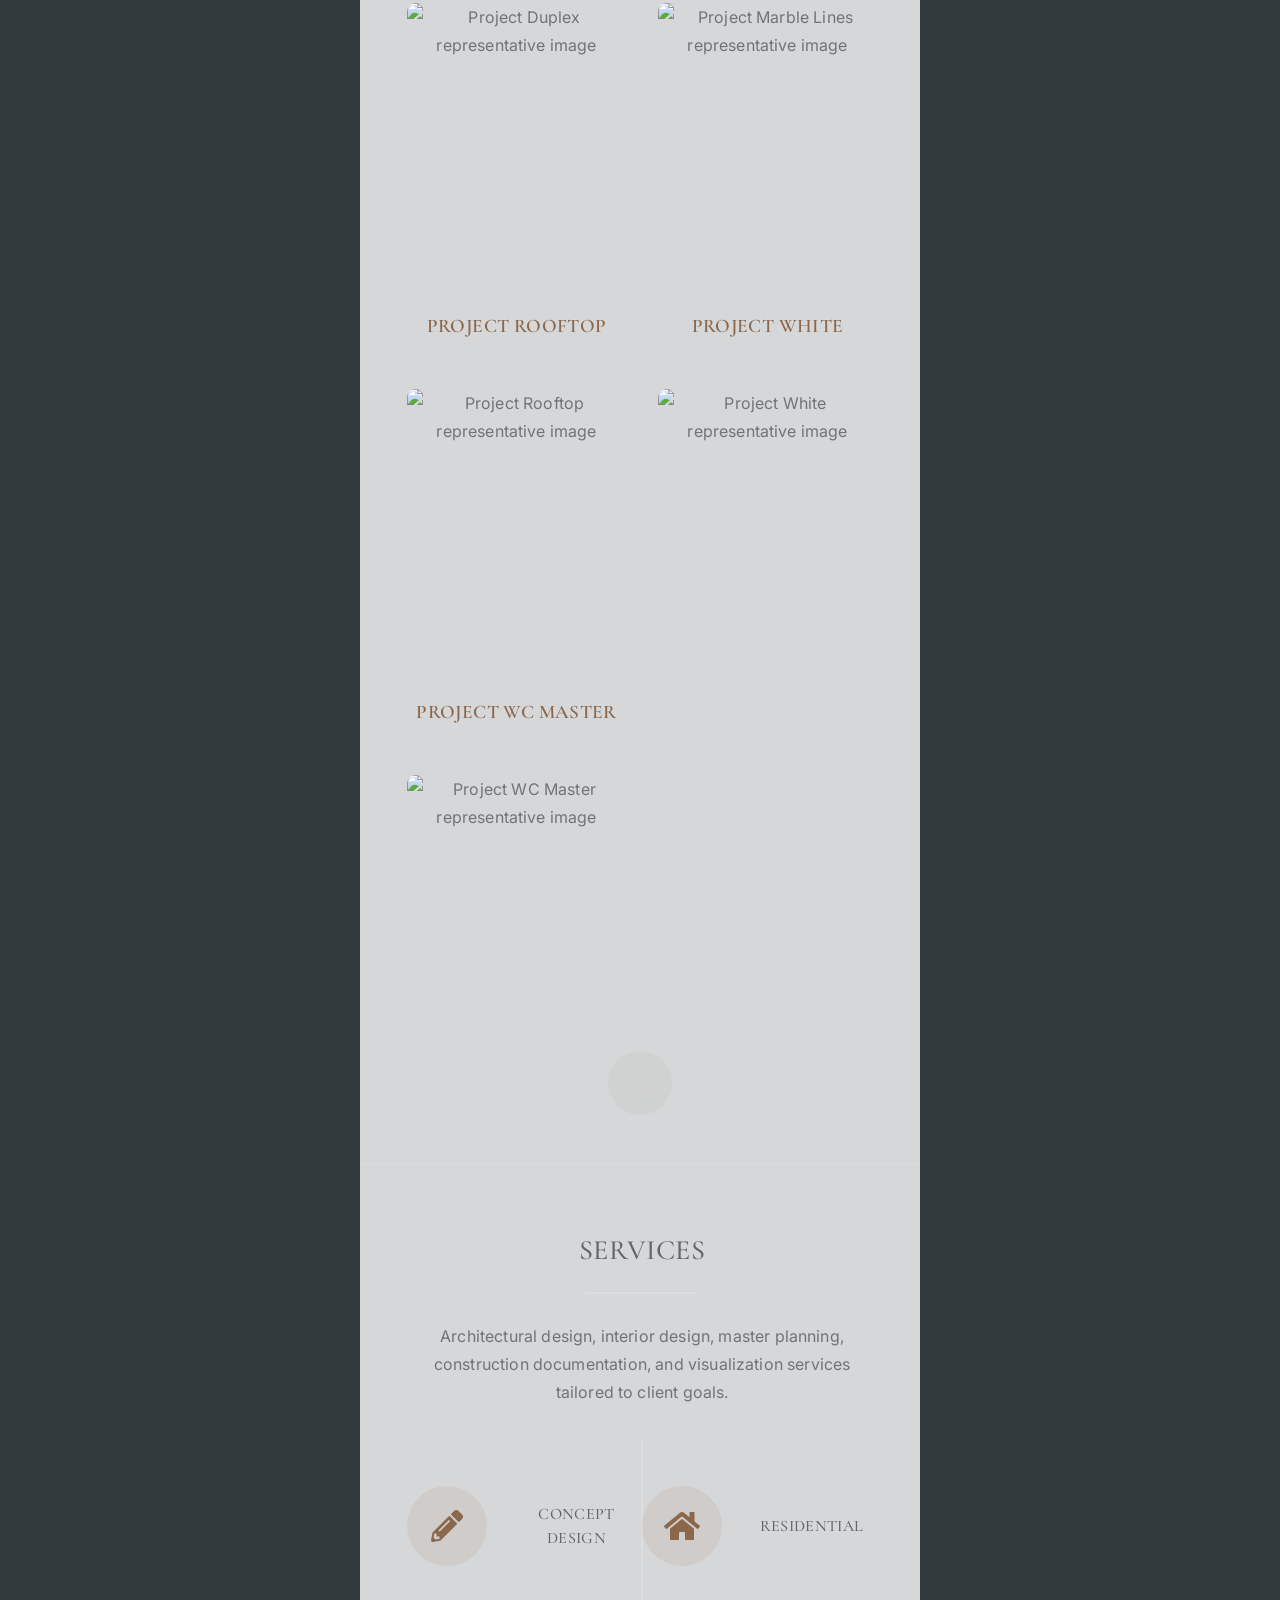
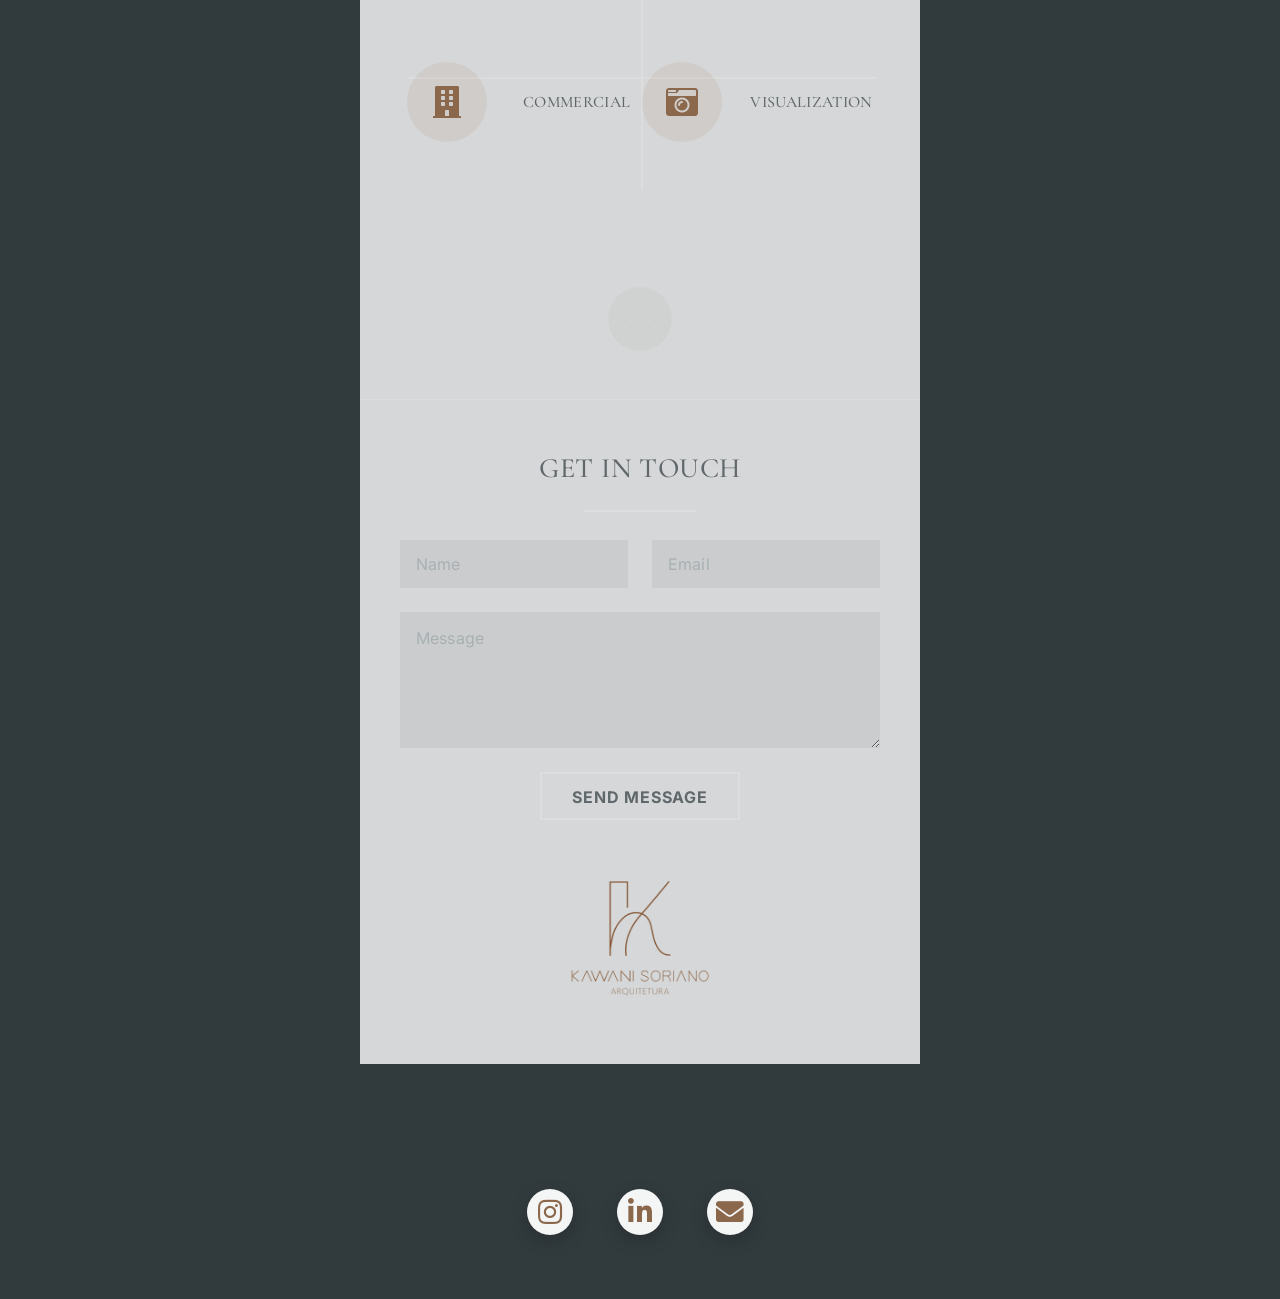
==== commit 961cfb51: "Add locale redirect: open Portuguese for pt, Italian for it; default English" ====
--- a/index.html
+++ b/index.html
@@ -18,6 +18,24 @@
 		<meta name="author" content="Kawani S." />
 		<link rel="canonical" href="https://luttilimburg.github.io/Website-Kawani-Soriano-Architecture/" />
 		<link rel="alternate" hreflang="en" href="https://luttilimburg.github.io/Website-Kawani-Soriano-Architecture/" />
+
+		<!-- Auto-redirect based on browser language: pt -> Portuguese, it -> Italian -->
+		<script>
+			(function(){
+				try {
+					var p = location.pathname || '/';
+					// Only run redirect on the site root or index.html itself
+					if (!(p.endsWith('/') || p.toLowerCase().endsWith('/index.html'))) return;
+					var lang = (navigator.languages && navigator.languages[0]) || navigator.language || '';
+					lang = (lang || '').toLowerCase();
+					if (lang.indexOf('pt') === 0) {
+						location.replace('index_br.html');
+					} else if (lang.indexOf('it') === 0) {
+						location.replace('index_it.html');
+					}
+				} catch (e) { /* fail silently */ }
+			})();
+		</script>
 		<link rel="alternate" hreflang="pt-BR" href="https://luttilimburg.github.io/Website-Kawani-Soriano-Architecture/index_br.html" />
 		<link rel="alternate" hreflang="it" href="https://luttilimburg.github.io/Website-Kawani-Soriano-Architecture/index_it.html" />
 		<link rel="alternate" hreflang="x-default" href="https://luttilimburg.github.io/Website-Kawani-Soriano-Architecture/" />
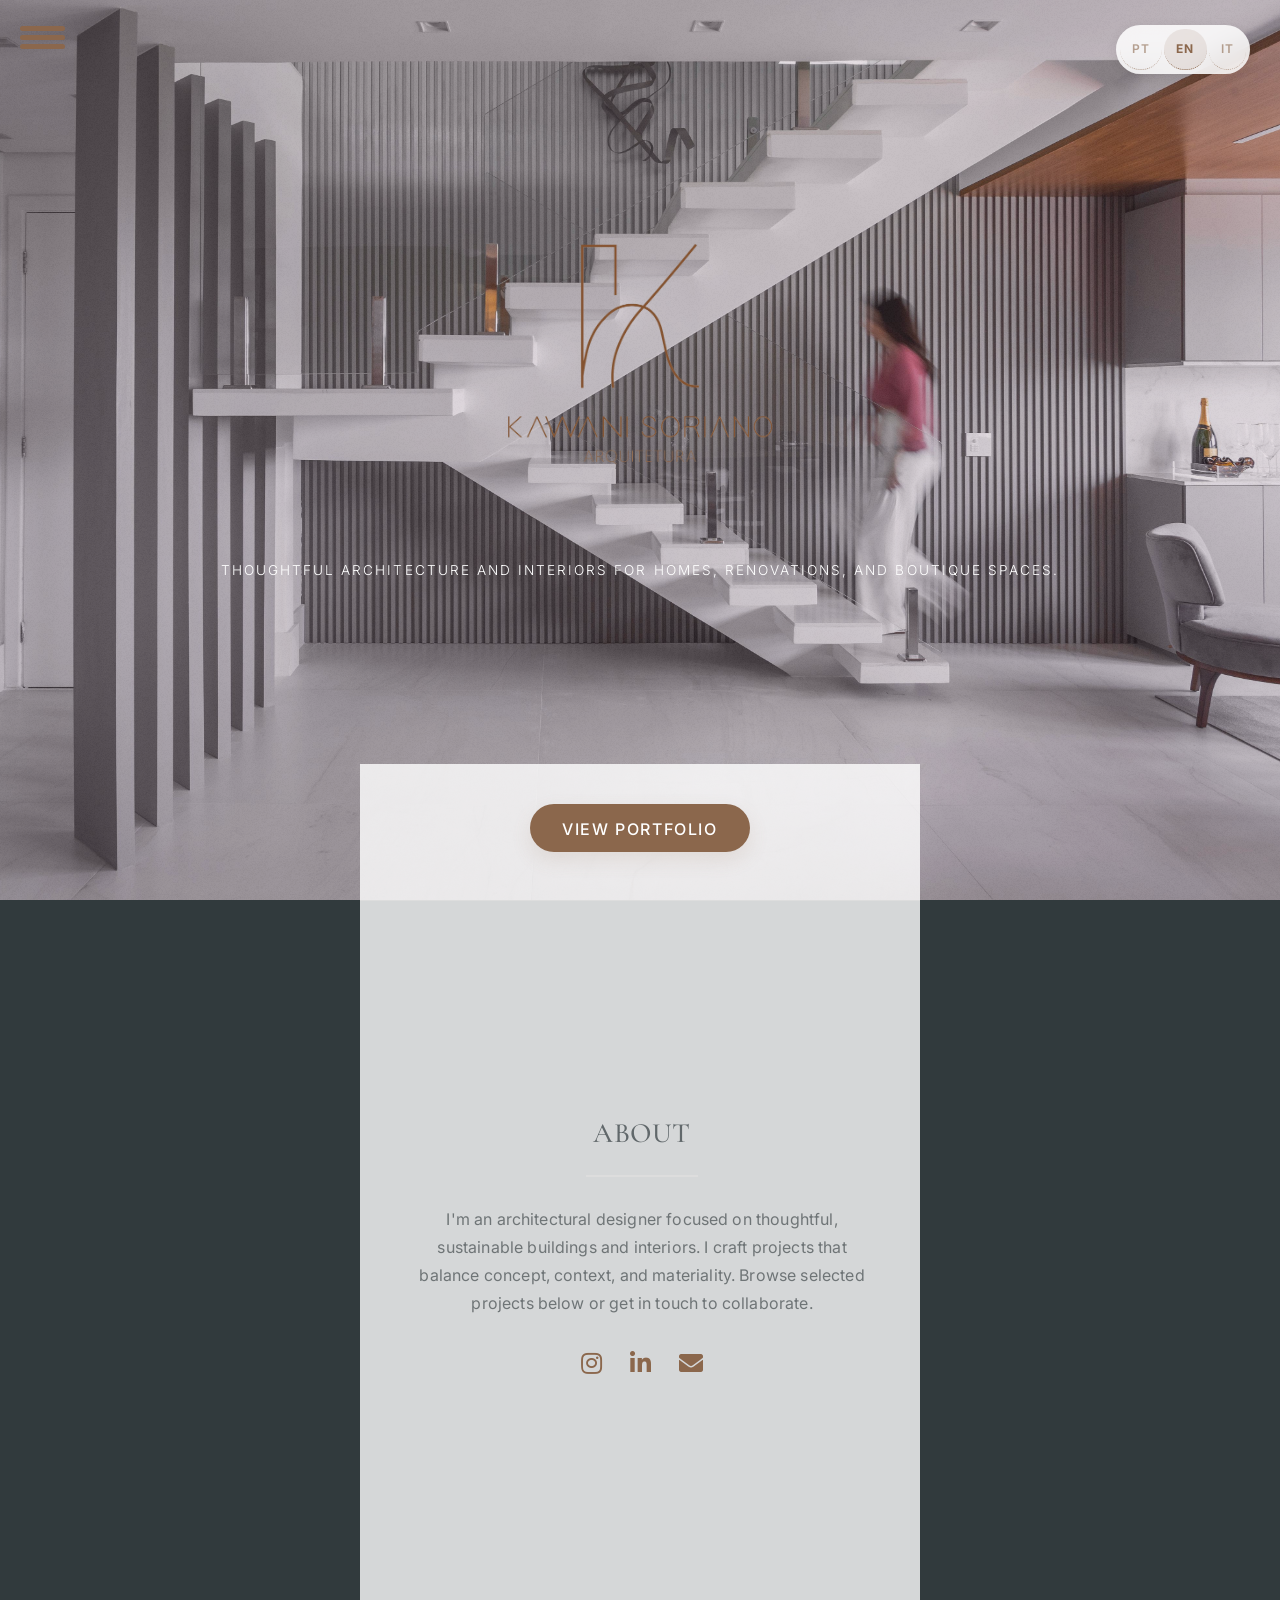
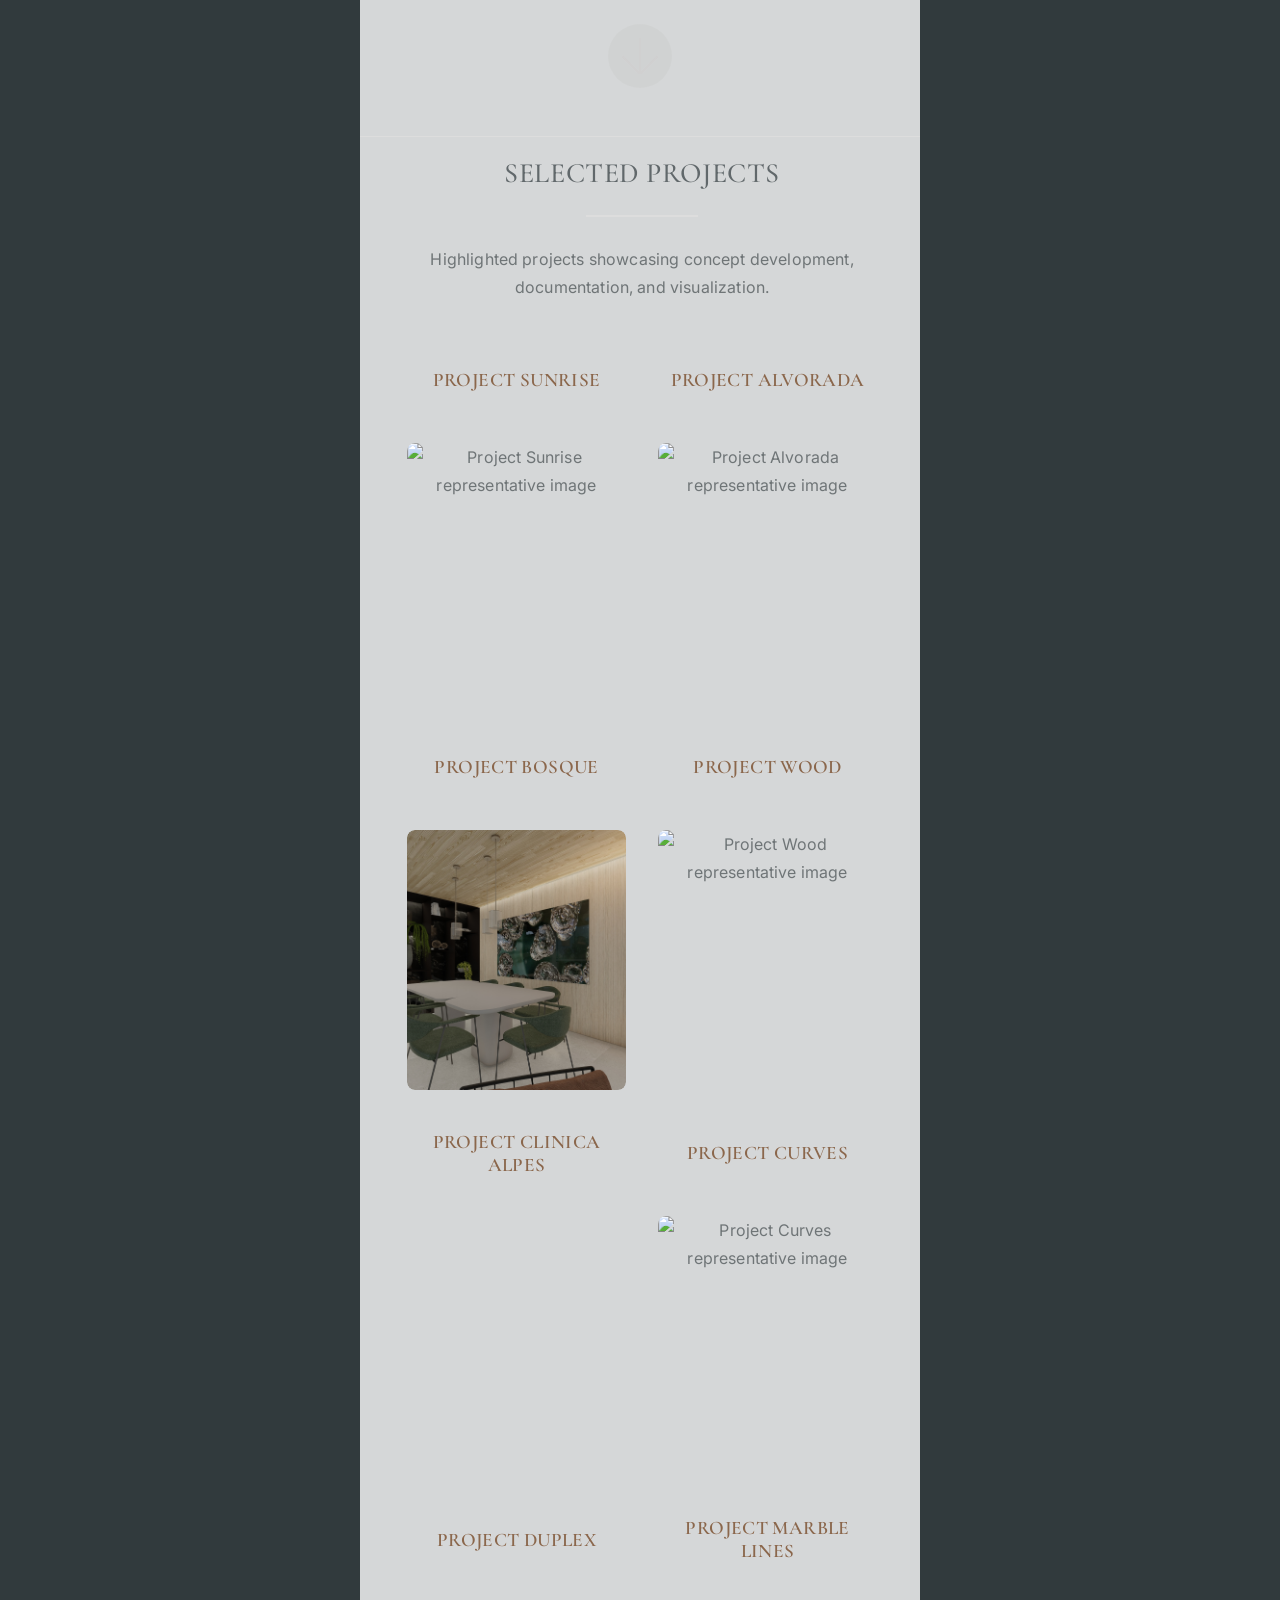
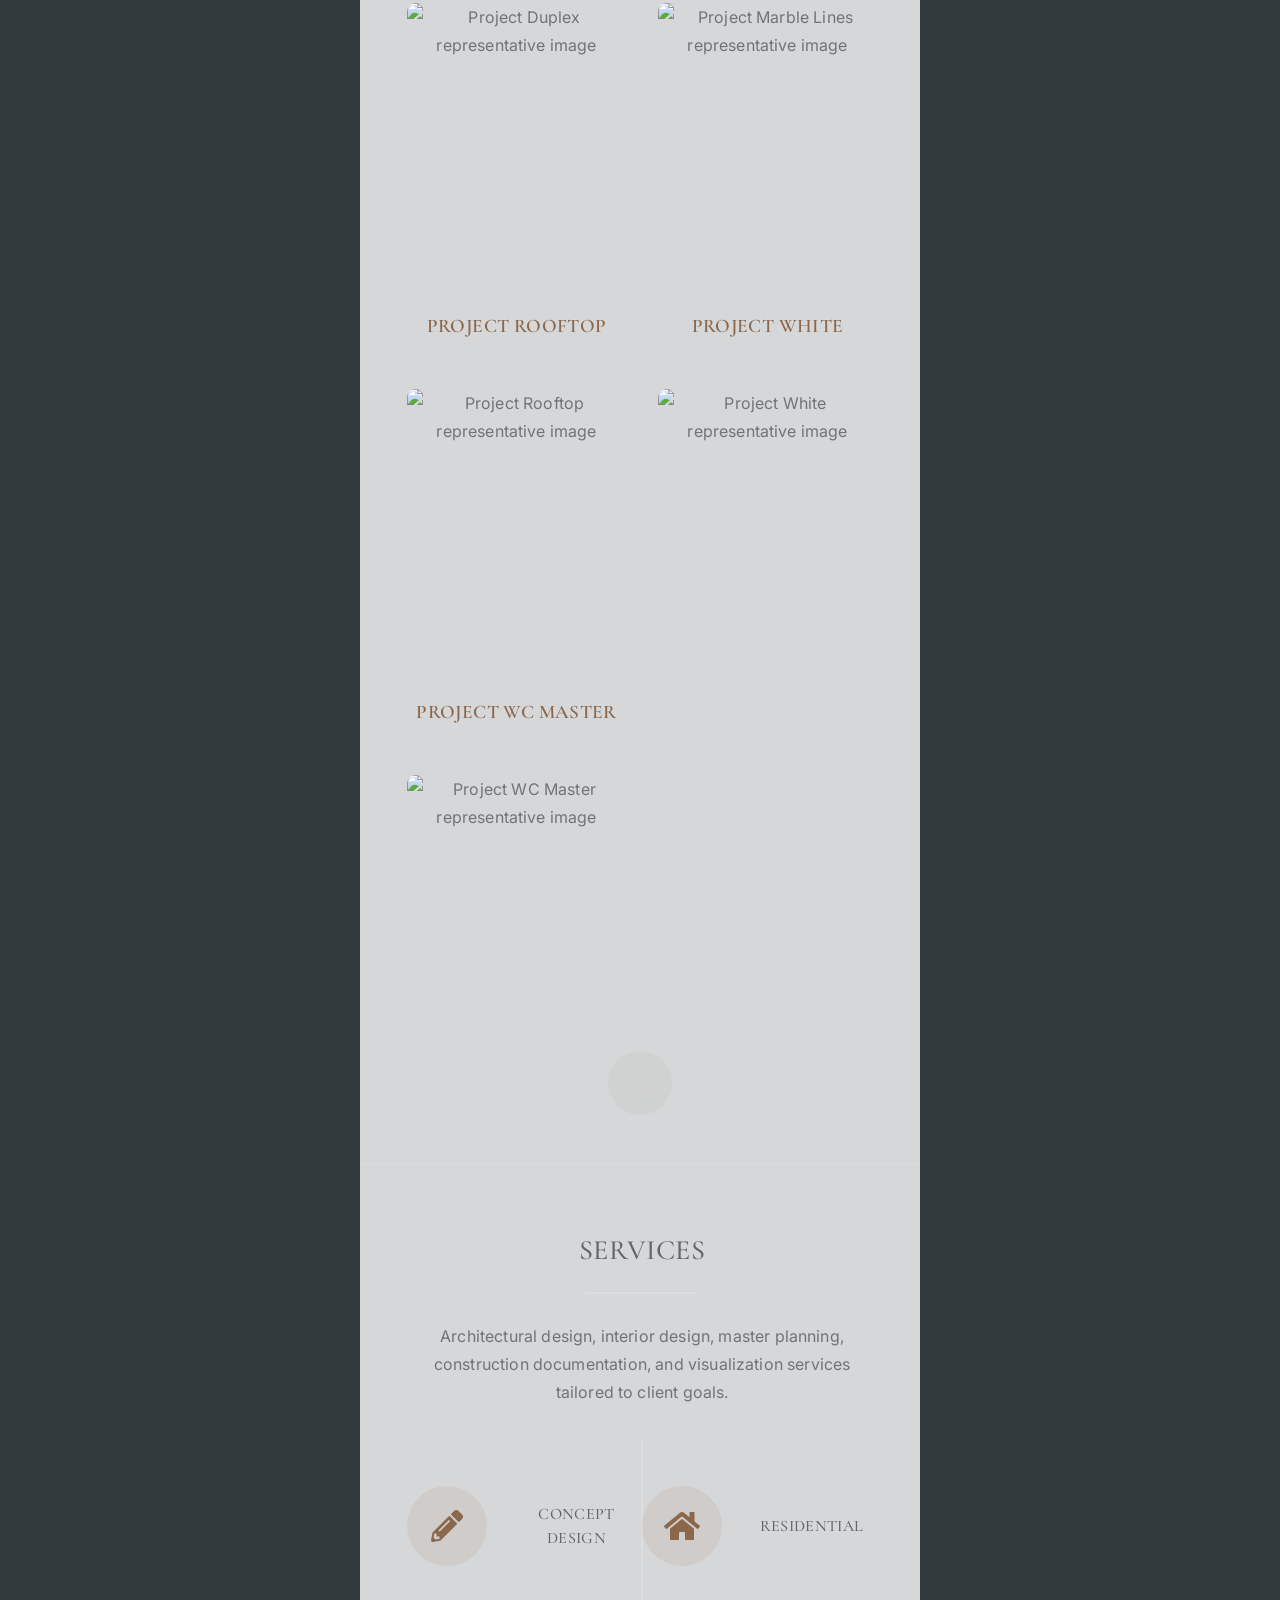
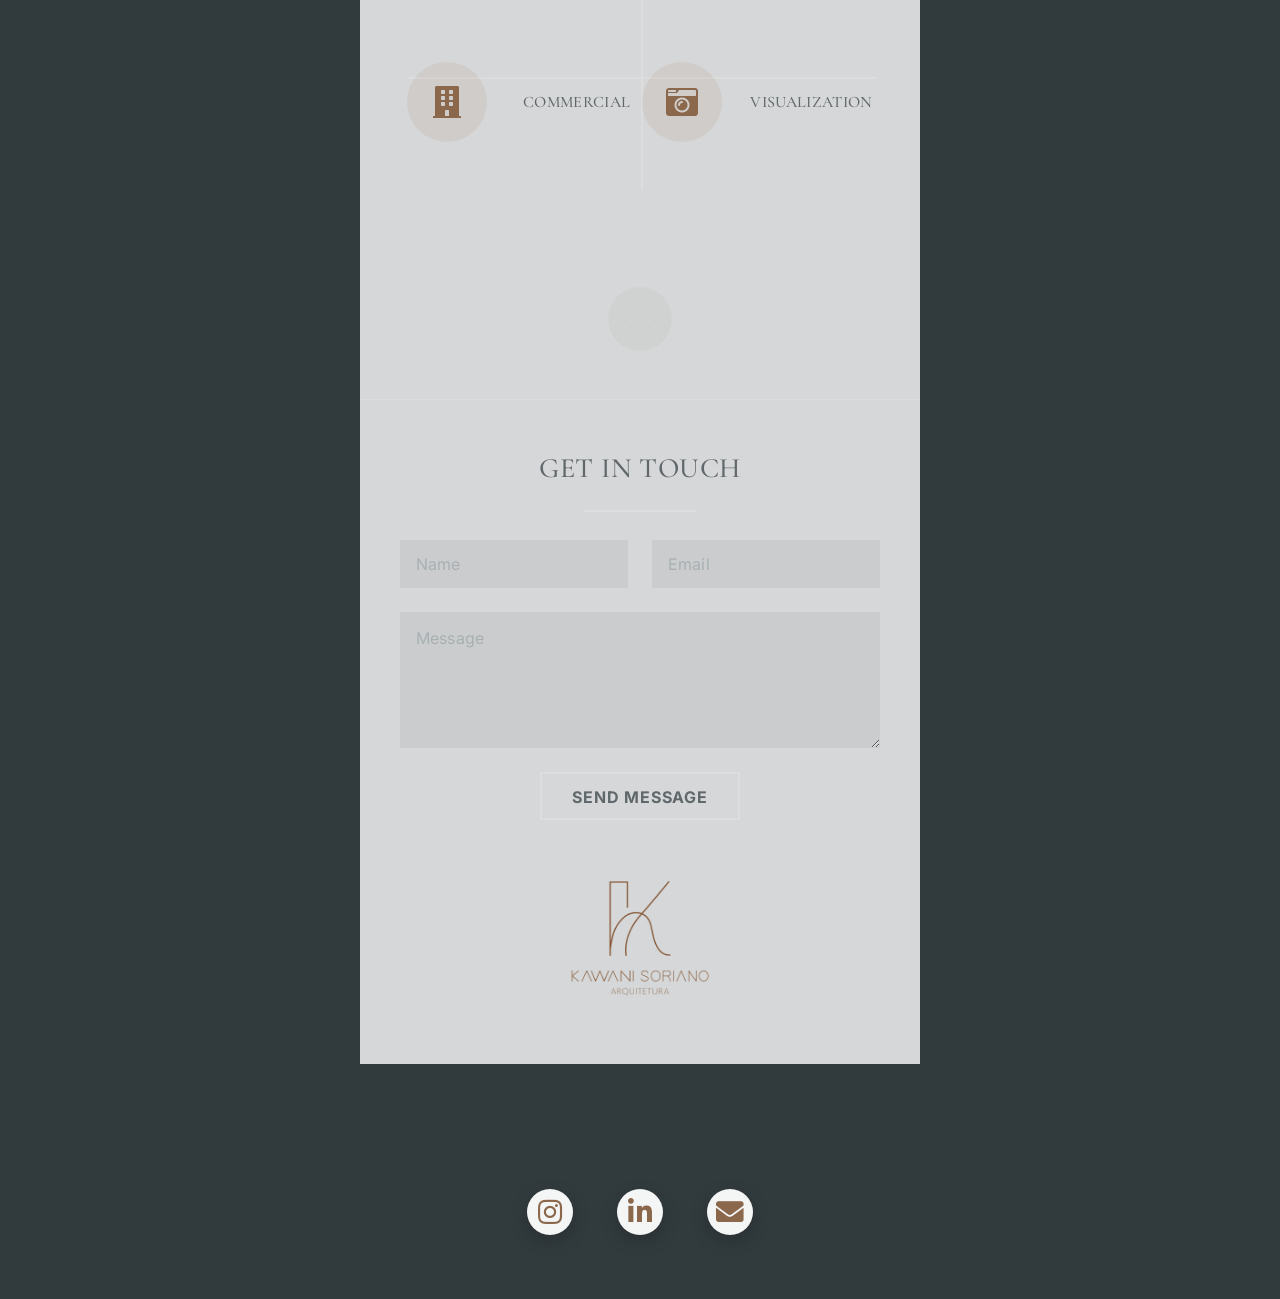
==== commit 3a6933e4: "Persist language preference via cookie; fix clinica-alpes image extensions Language switcher clicks " ====
--- a/index.html
+++ b/index.html
@@ -19,13 +19,22 @@
 		<link rel="canonical" href="https://luttilimburg.github.io/Website-Kawani-Soriano-Architecture/" />
 		<link rel="alternate" hreflang="en" href="https://luttilimburg.github.io/Website-Kawani-Soriano-Architecture/" />
 
-		<!-- Auto-redirect based on browser language: pt -> Portuguese, it -> Italian -->
+		<!-- Auto-redirect based on saved preference, then browser language: pt -> Portuguese, it -> Italian -->
 		<script>
 			(function(){
 				try {
 					var p = location.pathname || '/';
 					// Only run redirect on the site root or index.html itself
 					if (!(p.endsWith('/') || p.toLowerCase().endsWith('/index.html'))) return;
+
+					// An explicit choice made via the language switcher always wins.
+					var match = document.cookie.match(/(?:^|; )lang_pref=([^;]*)/);
+					var pref = match ? decodeURIComponent(match[1]) : null;
+					if (pref === 'pt') { location.replace('index_br.html'); return; }
+					if (pref === 'it') { location.replace('index_it.html'); return; }
+					if (pref === 'en') { return; }
+
+					// No stored preference: fall back to browser language detection.
 					var lang = (navigator.languages && navigator.languages[0]) || navigator.language || '';
 					lang = (lang || '').toLowerCase();
 					if (lang.indexOf('pt') === 0) {
@@ -731,6 +740,7 @@
 			<script src="assets/js/breakpoints.min.js"></script>
 			<script src="assets/js/util.js"></script>
 			<script src="assets/js/main.js"></script>
+			<script src="assets/js/lang-switcher.js"></script>
 			<script src="assets/js/project-modal.js"></script>
 
 	</body>
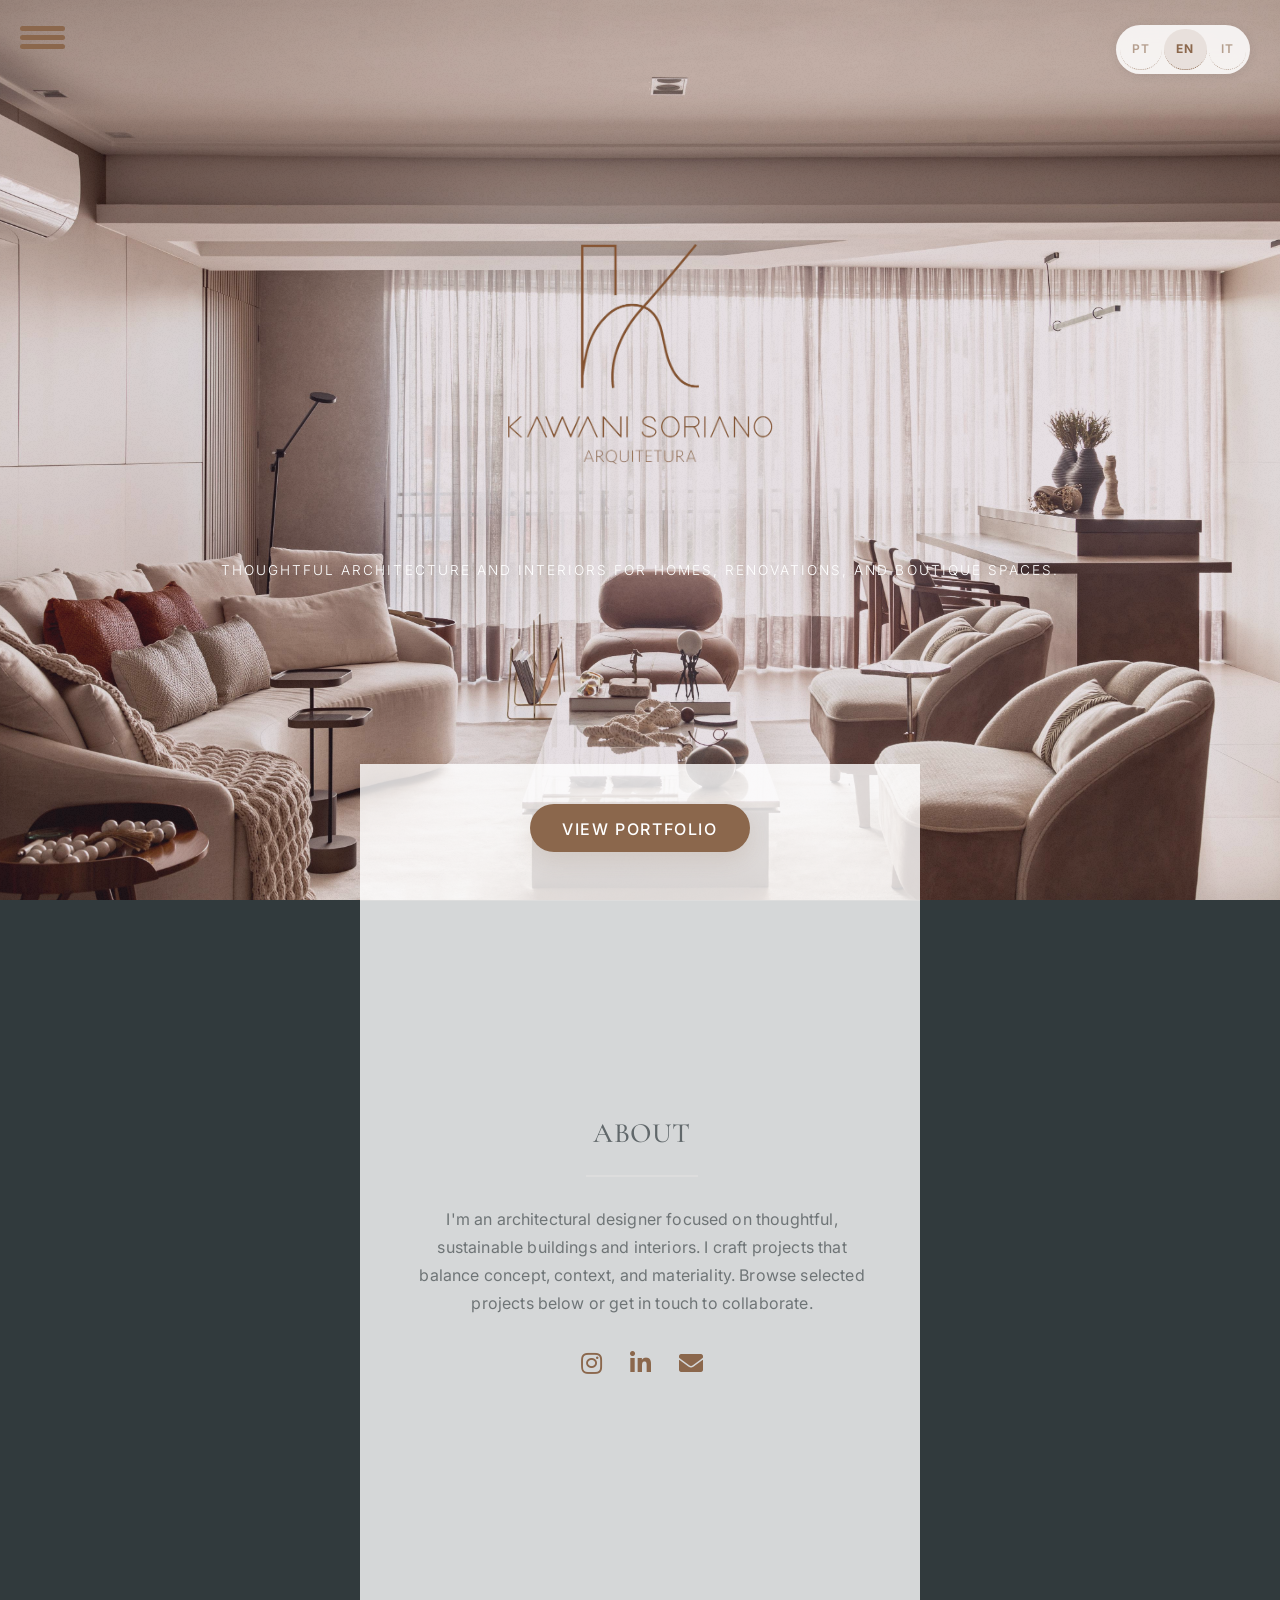
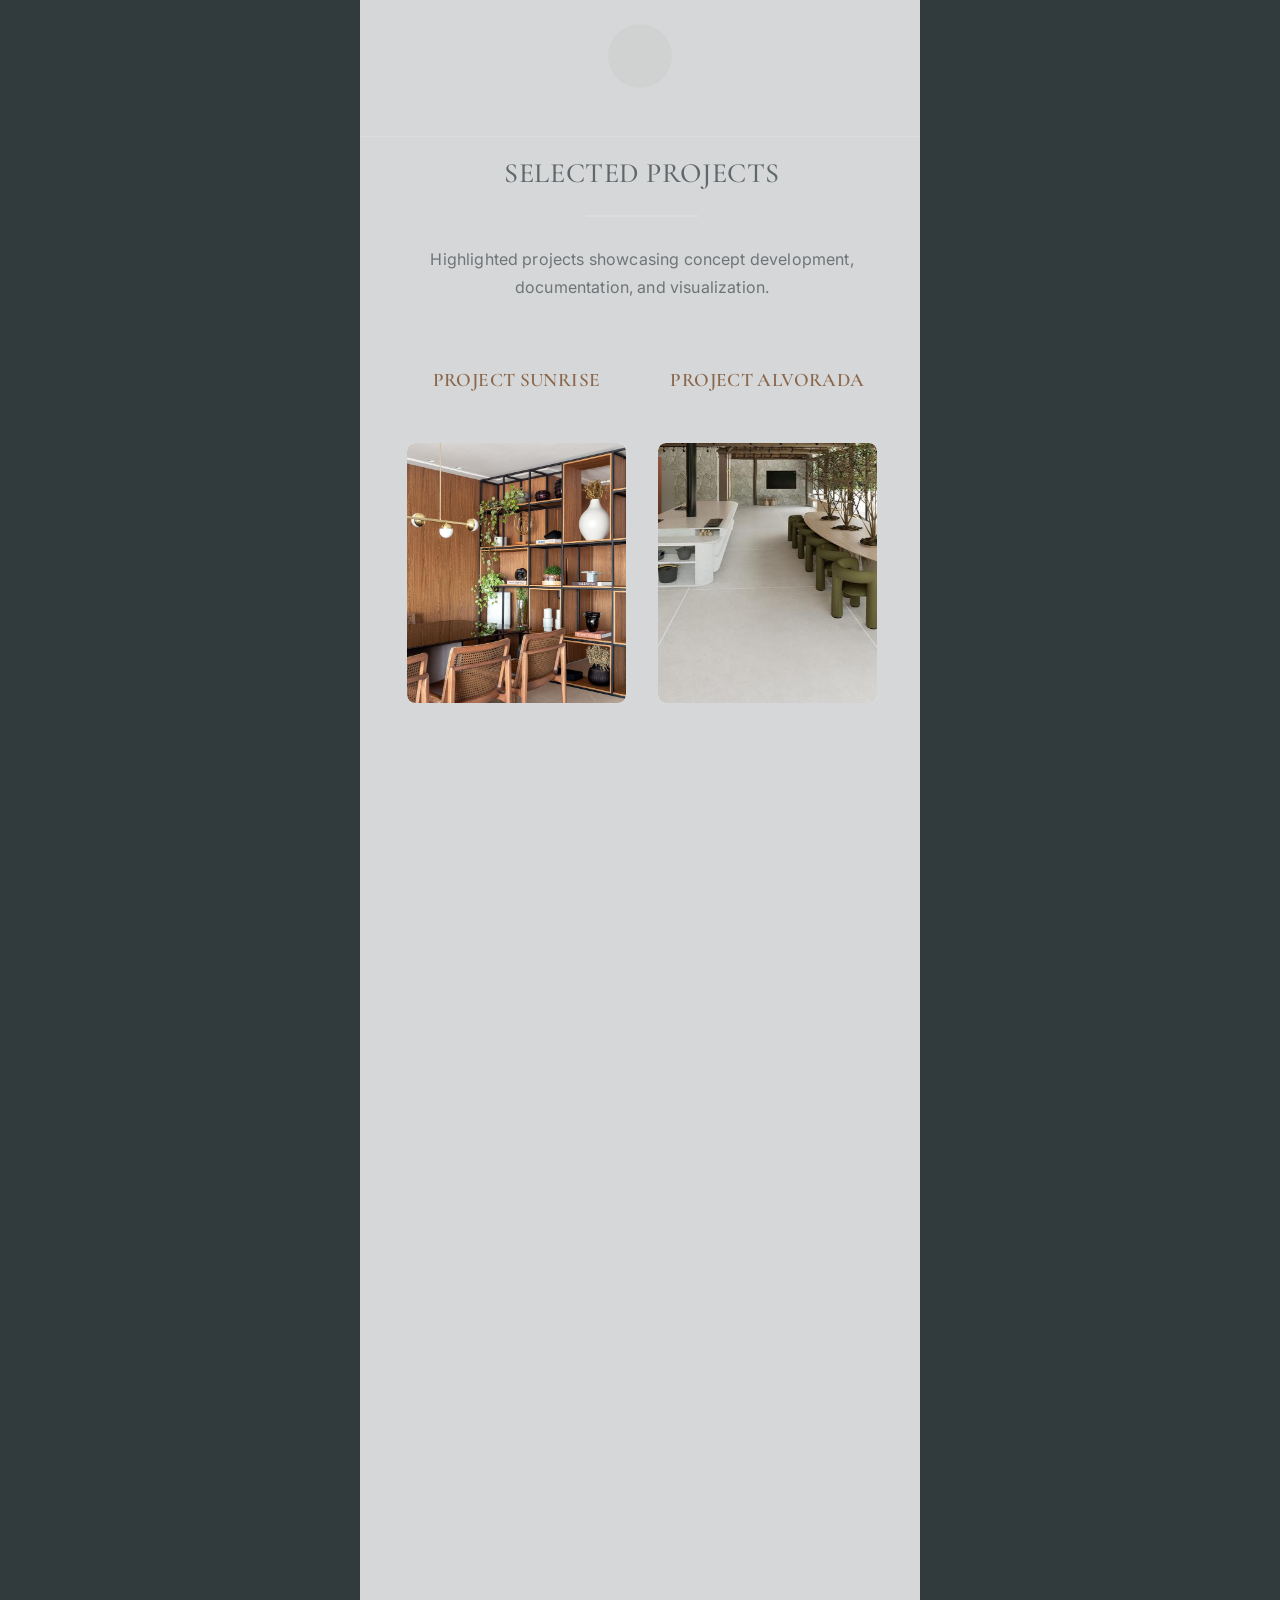
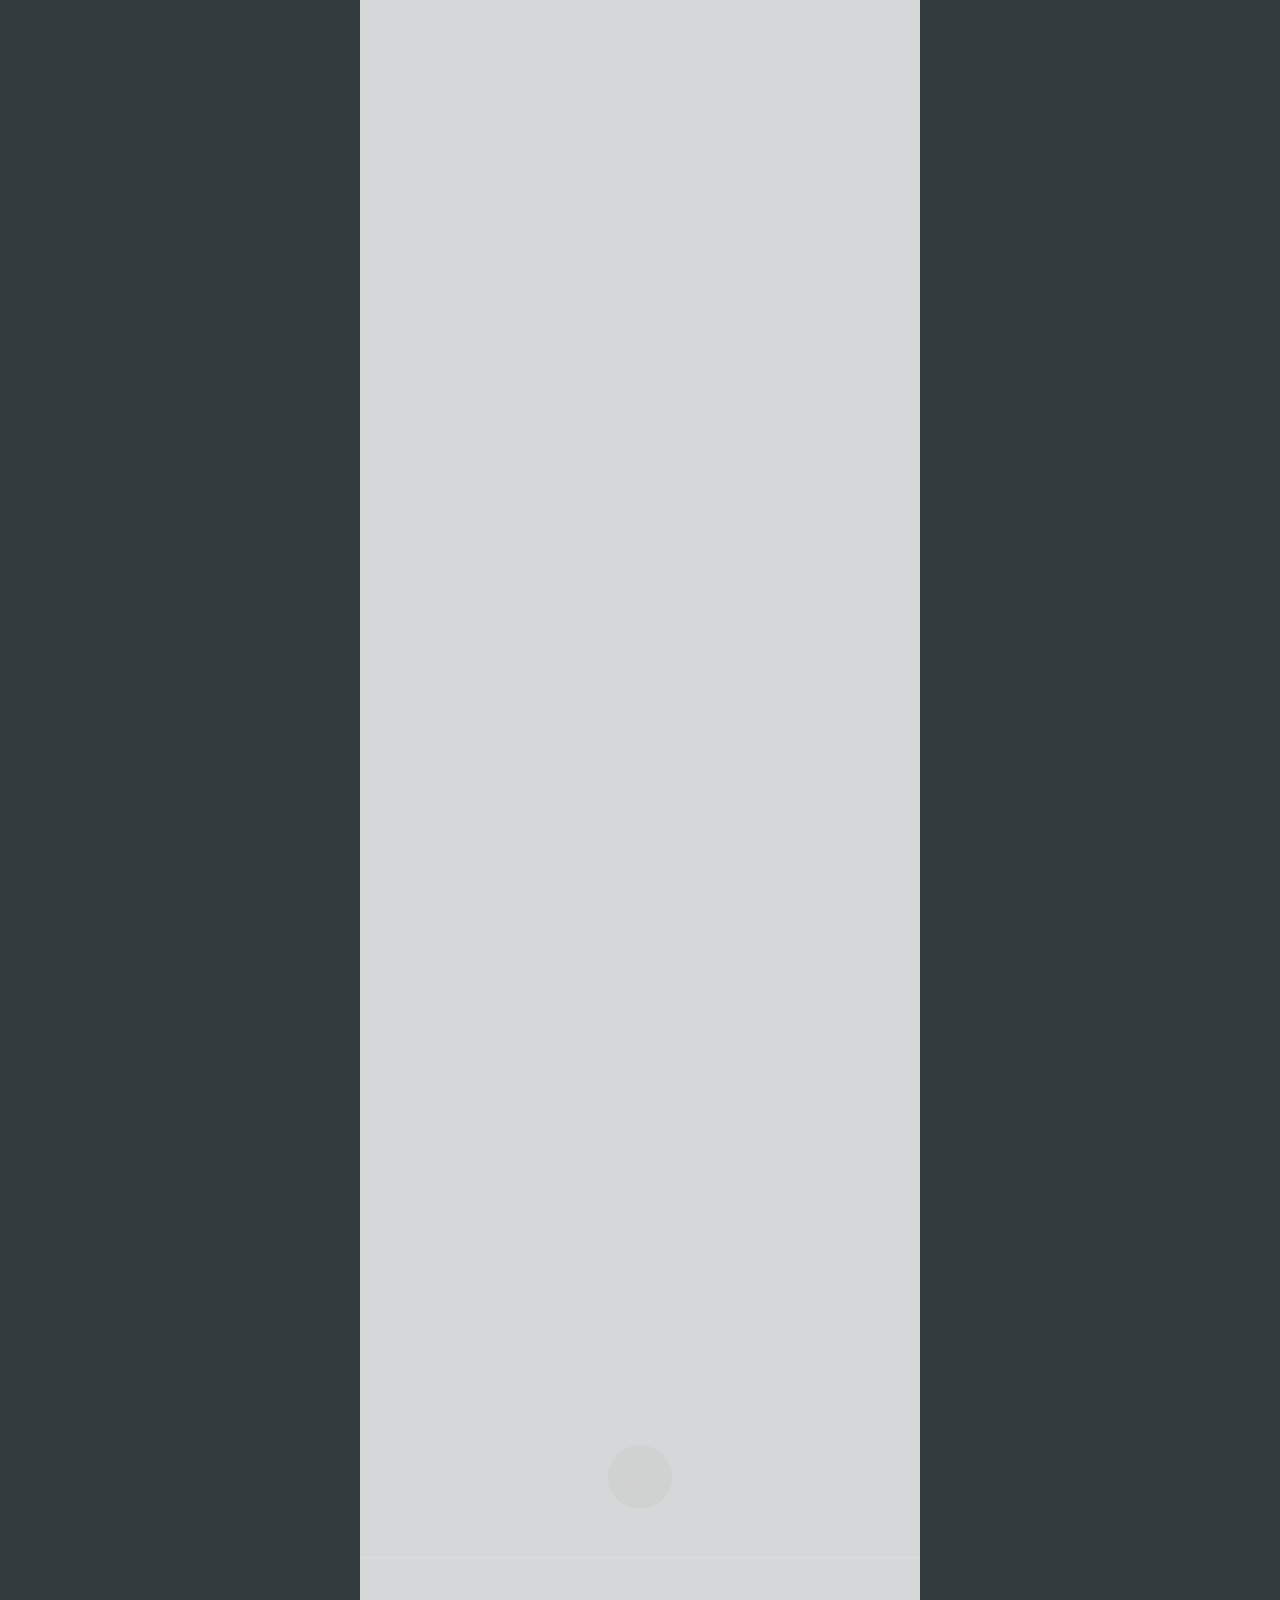
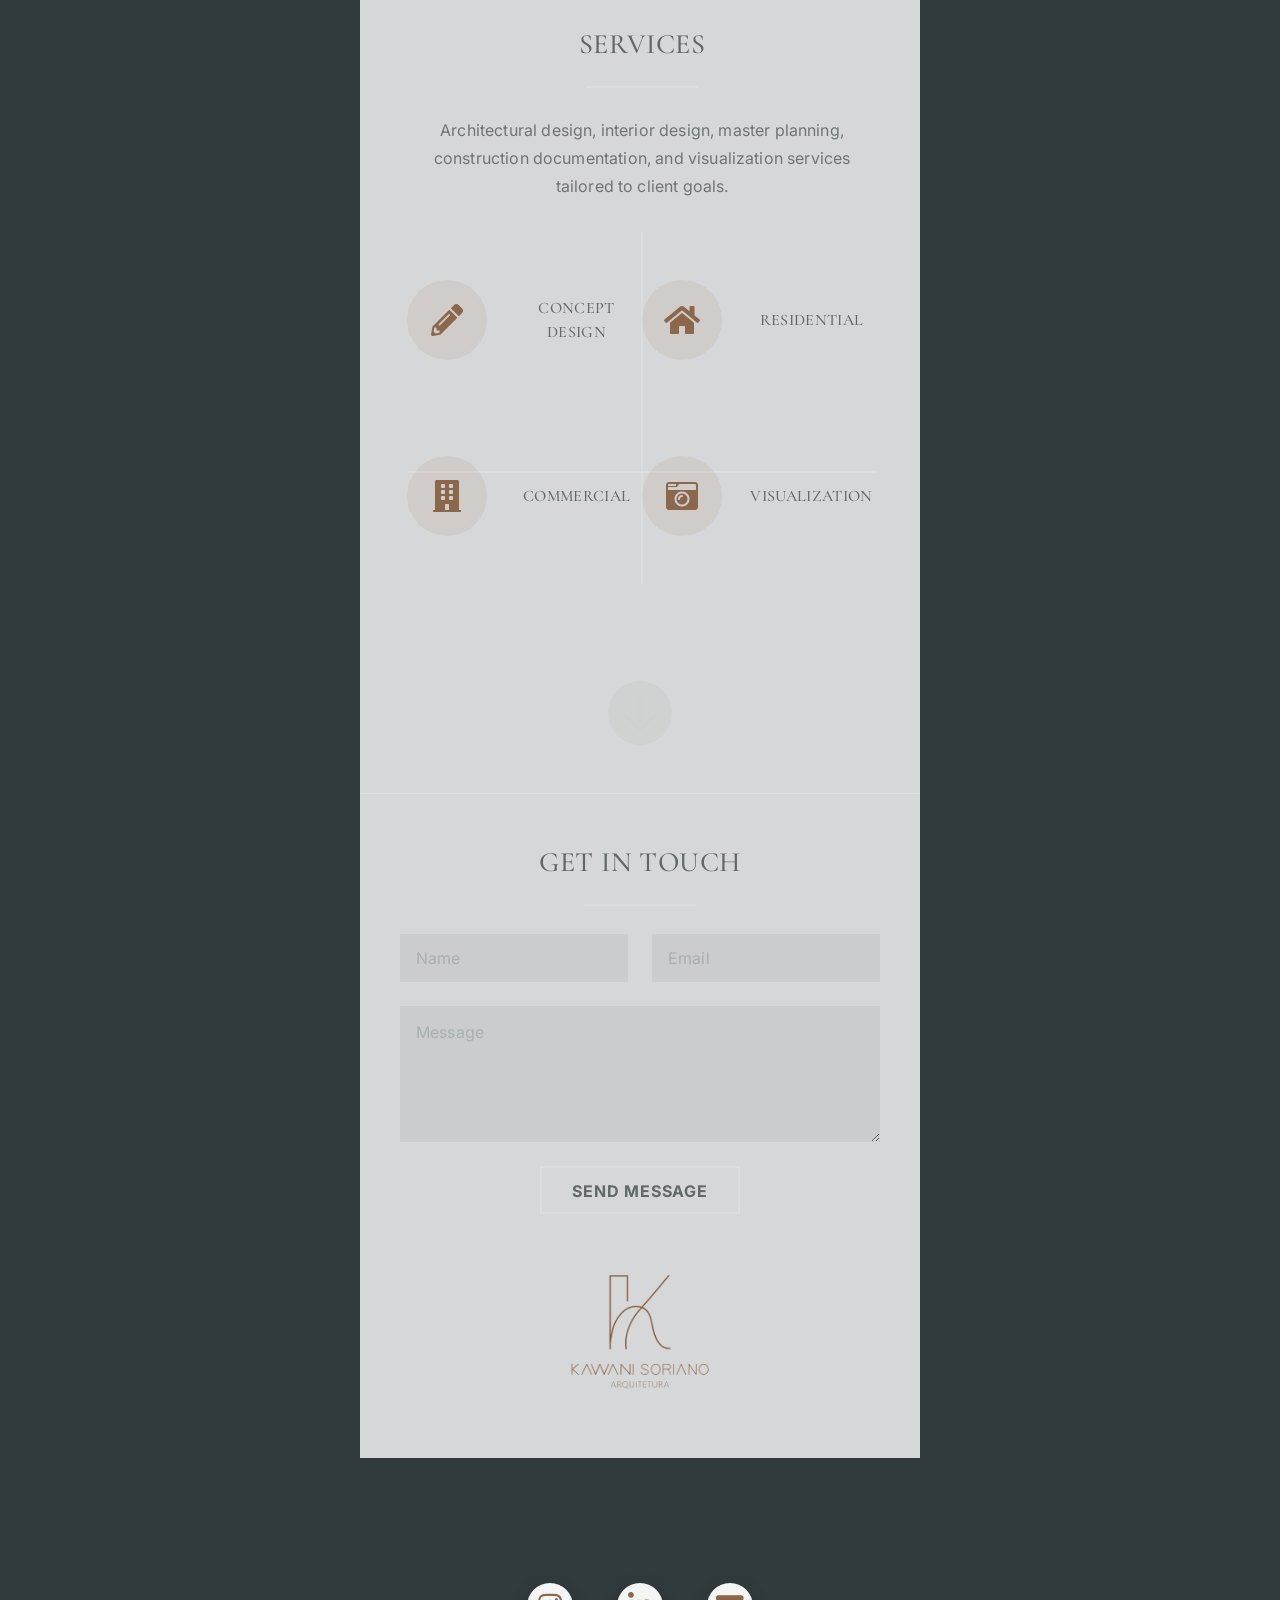
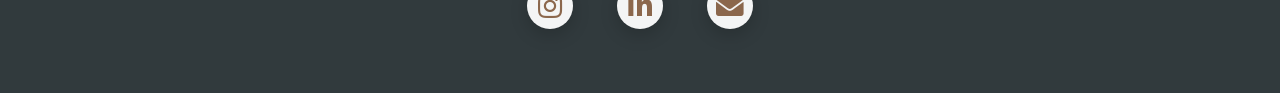
==== commit 52b40a66: "Optimize project images and fix SEO domain references Convert PNG project photos to compressed JPEG " ====
--- a/index.html
+++ b/index.html
@@ -16,8 +16,8 @@
 		<meta name="description" itemprop="description" content="Kawani S. creates thoughtful architecture and interiors for clients seeking calm, beautifully detailed spaces that feel personal and buildable." />
 		<meta name="keywords" content="architecture, interior design, architectural design, residential design, commercial interiors" />
 		<meta name="author" content="Kawani S." />
-		<link rel="canonical" href="https://luttilimburg.github.io/Website-Kawani-Soriano-Architecture/" />
-		<link rel="alternate" hreflang="en" href="https://luttilimburg.github.io/Website-Kawani-Soriano-Architecture/" />
+		<link rel="canonical" href="https://kawanisorianoarchitecture.com/" />
+		<link rel="alternate" hreflang="en" href="https://kawanisorianoarchitecture.com/" />
 
 		<!-- Auto-redirect based on saved preference, then browser language: pt -> Portuguese, it -> Italian -->
 		<script>
@@ -45,19 +45,19 @@
 				} catch (e) { /* fail silently */ }
 			})();
 		</script>
-		<link rel="alternate" hreflang="pt-BR" href="https://luttilimburg.github.io/Website-Kawani-Soriano-Architecture/index_br.html" />
-		<link rel="alternate" hreflang="it" href="https://luttilimburg.github.io/Website-Kawani-Soriano-Architecture/index_it.html" />
-		<link rel="alternate" hreflang="x-default" href="https://luttilimburg.github.io/Website-Kawani-Soriano-Architecture/" />
+		<link rel="alternate" hreflang="pt-BR" href="https://kawanisorianoarchitecture.com/index_br.html" />
+		<link rel="alternate" hreflang="it" href="https://kawanisorianoarchitecture.com/index_it.html" />
+		<link rel="alternate" hreflang="x-default" href="https://kawanisorianoarchitecture.com/" />
 		<meta property="og:type" content="website" />
 		<meta property="og:title" content="Kawani S. — Architecture & Interior Design Portfolio" />
 		<meta property="og:description" content="Thoughtful architecture and interiors for homes, renovations, and boutique spaces." />
-		<meta property="og:url" content="https://luttilimburg.github.io/Website-Kawani-Soriano-Architecture/" />
-		<meta property="og:image" content="https://luttilimburg.github.io/Website-Kawani-Soriano-Architecture/images/background1.jpeg" />
+		<meta property="og:url" content="https://kawanisorianoarchitecture.com/" />
+		<meta property="og:image" content="https://kawanisorianoarchitecture.com/images/background1.jpeg" />
 		<meta property="og:site_name" content="Kawani S." />
 		<meta name="twitter:card" content="summary_large_image" />
 		<meta name="twitter:title" content="Kawani S. — Architecture & Interior Design Portfolio" />
 		<meta name="twitter:description" content="Thoughtful architecture and interiors for homes, renovations, and boutique spaces." />
-		<meta name="twitter:image" content="https://luttilimburg.github.io/Website-Kawani-Soriano-Architecture/images/background1.jpeg" />
+		<meta name="twitter:image" content="https://kawanisorianoarchitecture.com/images/background1.jpeg" />
 		<link rel="apple-touch-icon" sizes="180x180" href="apple-touch-icon.png">
 		<link rel="icon" type="image/png" sizes="32x32" href="favicon-32x32.png">
 		<link rel="icon" type="image/png" sizes="16x16" href="favicon-16x16.png">
@@ -73,7 +73,7 @@
 		    {
 		      "@type": "Organization",
 		      "name": "Kawani S.",
-		      "url": "https://luttilimburg.github.io/Website-Kawani-Soriano-Architecture/",
+		      "url": "https://kawanisorianoarchitecture.com/",
 		      "email": "kawanisorianoarquitetura@gmail.com",
 		      "sameAs": [
 		        "https://www.instagram.com/kasorianoarquitetura/",
@@ -84,7 +84,7 @@
 		    {
 		      "@type": "ProfessionalService",
 		      "name": "Kawani S. Architecture & Interior Design",
-		      "url": "https://luttilimburg.github.io/Website-Kawani-Soriano-Architecture/",
+		      "url": "https://kawanisorianoarchitecture.com/",
 		      "description": "Architectural design, interior design, master planning, construction documentation, and visualization services for homes, renovations, and boutique spaces.",
 		      "serviceType": [
 		        "Architectural design",
@@ -106,7 +106,7 @@
 		    {
 		      "@type": "WebSite",
 		      "name": "Kawani S. Architecture Portfolio",
-		      "url": "https://luttilimburg.github.io/Website-Kawani-Soriano-Architecture/",
+		      "url": "https://kawanisorianoarchitecture.com/",
 		      "inLanguage": "en",
 		      "description": "Architecture and interior design portfolio showcasing concept development, documentation, and visualization."
 		    },
@@ -219,7 +219,7 @@
 							<div class="project-card" onclick="openProjectModal('sunrise', event)">
 								<h3 class="project-title">Project Sunrise</h3>
 								<div class="project-image">
-									<img loading="lazy" decoding="async" src="images/projects/sunrise/01.jpg" alt="Project Sunrise representative image" />
+									<img loading="lazy" decoding="async" src="images/projects/sunrise/01-thumb.jpg" alt="Project Sunrise representative image" />
 									<div class="project-overlay">
 										<span class="view-project">View Project →</span>
 									</div>
@@ -229,7 +229,7 @@
 							<div class="project-card" onclick="openProjectModal('alvorada', event)">
 								<h3 class="project-title">Project Alvorada</h3>
 								<div class="project-image">
-									<img loading="lazy" decoding="async" src="images/projects/alvorada/01.png" alt="Project Alvorada representative image" />
+									<img loading="lazy" decoding="async" src="images/projects/alvorada/01-thumb.jpg" alt="Project Alvorada representative image" />
 									<div class="project-overlay">
 										<span class="view-project">View Project →</span>
 									</div>
@@ -239,7 +239,7 @@
 							<div class="project-card" onclick="openProjectModal('bosque', event)">
 								<h3 class="project-title">Project Bosque</h3>
 								<div class="project-image">
-									<img loading="lazy" decoding="async" src="images/projects/bosque/01.jpg" alt="Project Bosque representative image" />
+									<img loading="lazy" decoding="async" src="images/projects/bosque/01-thumb.jpg" alt="Project Bosque representative image" />
 									<div class="project-overlay">
 										<span class="view-project">View Project →</span>
 									</div>
@@ -249,7 +249,7 @@
 							<div class="project-card" onclick="openProjectModal('wood', event)">
 								<h3 class="project-title">Project Wood</h3>
 								<div class="project-image">
-									<img loading="lazy" decoding="async" src="images/projects/wood/01.png" alt="Project Wood representative image" />
+									<img loading="lazy" decoding="async" src="images/projects/wood/01-thumb.jpg" alt="Project Wood representative image" />
 									<div class="project-overlay">
 										<span class="view-project">View Project →</span>
 									</div>
@@ -259,7 +259,7 @@
 							<div class="project-card" onclick="openProjectModal('clinicaAlpes', event)">
 								<h3 class="project-title">Project Clinica Alpes</h3>
 								<div class="project-image">
-									<img loading="lazy" decoding="async" src="images/projects/clinica-alpes/01.jpg" alt="Project Clinica Alpes representative image" />
+									<img loading="lazy" decoding="async" src="images/projects/clinica-alpes/01-thumb.jpg" alt="Project Clinica Alpes representative image" />
 									<div class="project-overlay">
 										<span class="view-project">View Project →</span>
 									</div>
@@ -269,7 +269,7 @@
 							<div class="project-card" onclick="openProjectModal('curves', event)">
 								<h3 class="project-title">Project Curves</h3>
 								<div class="project-image">
-									<img loading="lazy" decoding="async" src="images/projects/curves/01.png" alt="Project Curves representative image" />
+									<img loading="lazy" decoding="async" src="images/projects/curves/01-thumb.jpg" alt="Project Curves representative image" />
 									<div class="project-overlay">
 										<span class="view-project">View Project →</span>
 									</div>
@@ -279,7 +279,7 @@
 							<div class="project-card" onclick="openProjectModal('duplex', event)">
 								<h3 class="project-title">Project Duplex</h3>
 								<div class="project-image">
-									<img loading="lazy" decoding="async" src="images/projects/duplex/01.jpg" alt="Project Duplex representative image" />
+									<img loading="lazy" decoding="async" src="images/projects/duplex/01-thumb.jpg" alt="Project Duplex representative image" />
 									<div class="project-overlay">
 										<span class="view-project">View Project →</span>
 									</div>
@@ -289,7 +289,7 @@
 							<div class="project-card" onclick="openProjectModal('marbleLines', event)">
 								<h3 class="project-title">Project Marble Lines</h3>
 								<div class="project-image">
-									<img loading="lazy" decoding="async" src="images/projects/marble-lines/01.png" alt="Project Marble Lines representative image" />
+									<img loading="lazy" decoding="async" src="images/projects/marble-lines/01-thumb.jpg" alt="Project Marble Lines representative image" />
 									<div class="project-overlay">
 										<span class="view-project">View Project →</span>
 									</div>
@@ -299,7 +299,7 @@
 							<div class="project-card" onclick="openProjectModal('rooftop', event)">
 								<h3 class="project-title">Project Rooftop</h3>
 								<div class="project-image">
-									<img loading="lazy" decoding="async" src="images/projects/rooftop/01.png" alt="Project Rooftop representative image" />
+									<img loading="lazy" decoding="async" src="images/projects/rooftop/01-thumb.jpg" alt="Project Rooftop representative image" />
 									<div class="project-overlay">
 										<span class="view-project">View Project →</span>
 									</div>
@@ -309,7 +309,7 @@
 							<div class="project-card" onclick="openProjectModal('white', event)">
 								<h3 class="project-title">Project White</h3>
 								<div class="project-image">
-									<img loading="lazy" decoding="async" src="images/projects/white/01.png" alt="Project White representative image" />
+									<img loading="lazy" decoding="async" src="images/projects/white/01-thumb.jpg" alt="Project White representative image" />
 									<div class="project-overlay">
 										<span class="view-project">View Project →</span>
 									</div>
@@ -319,7 +319,7 @@
 							<div class="project-card" onclick="openProjectModal('wcMaster', event)">
 								<h3 class="project-title">Project WC Master</h3>
 								<div class="project-image">
-									<img loading="lazy" decoding="async" src="images/projects/wc-master/01.png" alt="Project WC Master representative image" />
+									<img loading="lazy" decoding="async" src="images/projects/wc-master/01-thumb.jpg" alt="Project WC Master representative image" />
 									<div class="project-overlay">
 										<span class="view-project">View Project →</span>
 									</div>
--- a/assets/css/main.css
+++ b/assets/css/main.css
@@ -3438,9 +3438,12 @@
 	align-items: stretch;
 	justify-content: flex-start;
 	position: relative;
-	transition: all 0.4s ease;
+	transition: transform 0.4s ease;
 	min-height: 0;
 	overflow: hidden;
+	content-visibility: auto;
+	contain-intrinsic-size: 0 420px;
+	contain: layout style paint;
 }
 
 .project-card:hover {
@@ -3455,6 +3458,7 @@
 	height: 260px;
 	min-height: 260px;
 	flex: 0 0 260px;
+	background-color: #f0f0f0;
 }
 
 .project-image img {
@@ -3462,14 +3466,13 @@
 	height: 100%;
 	object-fit: cover;
 	transition: transform 0.28s ease;
+	backface-visibility: hidden;
+	border-radius: 8px;
+}
+
+.project-card:hover .project-image img {
 	will-change: transform;
-	backface-visibility: hidden;
-	transform: translateZ(0);
-	border-radius: 8px;
-}
-
-.project-card:hover .project-image img {
-	transform: scale(1.08);
+	transform: translateZ(0) scale(1.08);
 }
 
 .project-title {
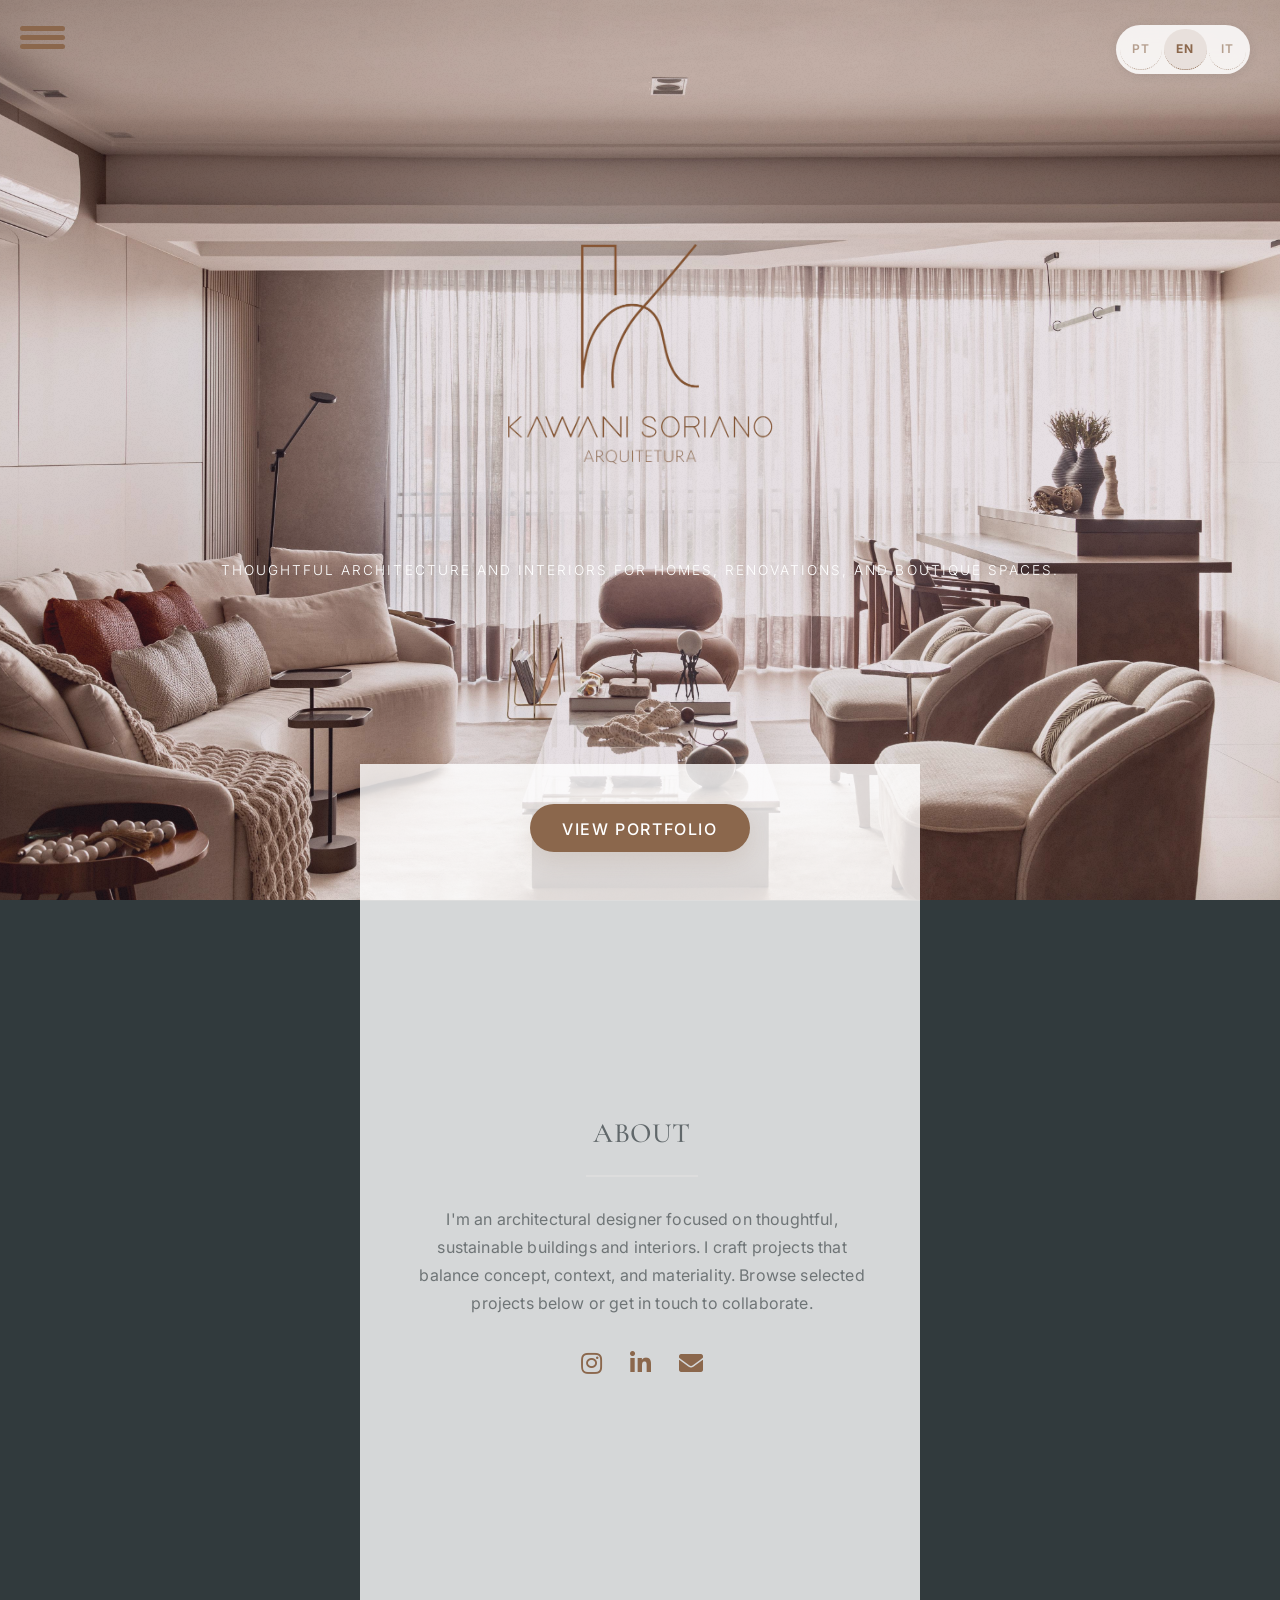
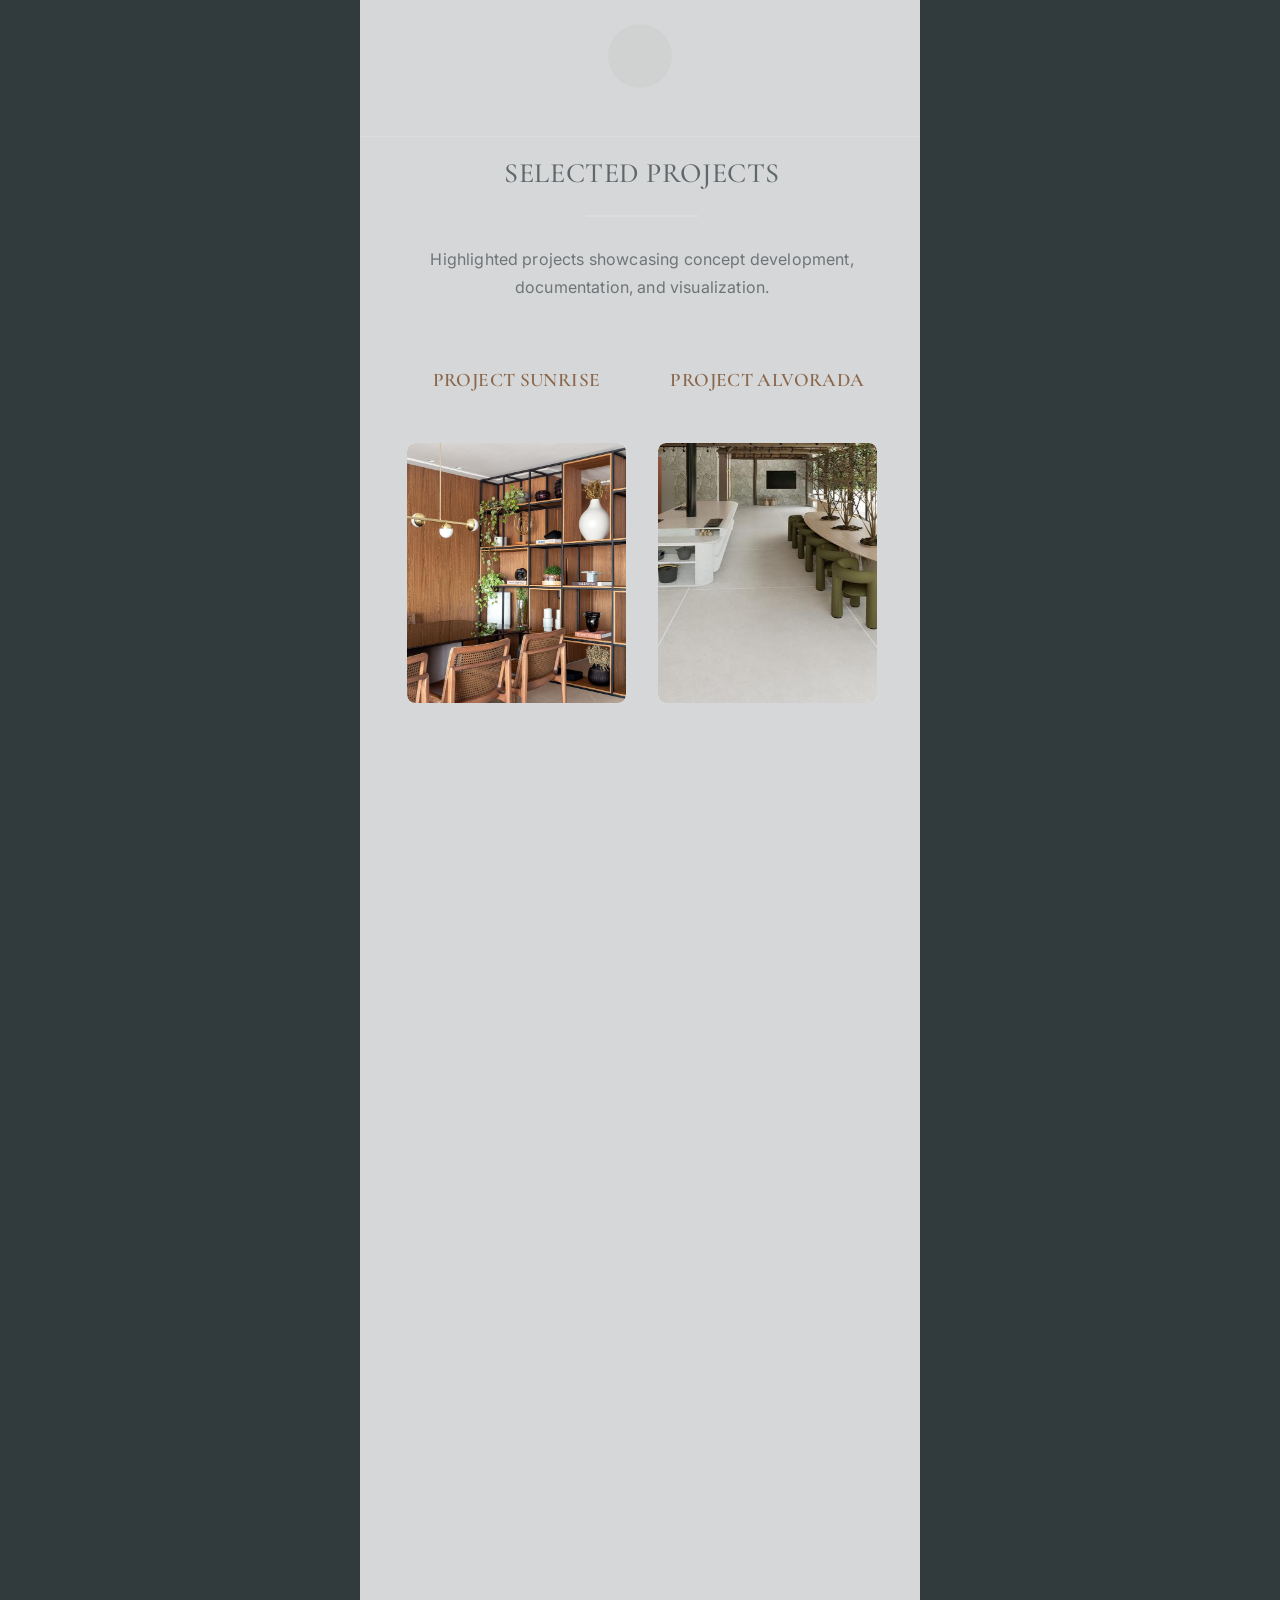
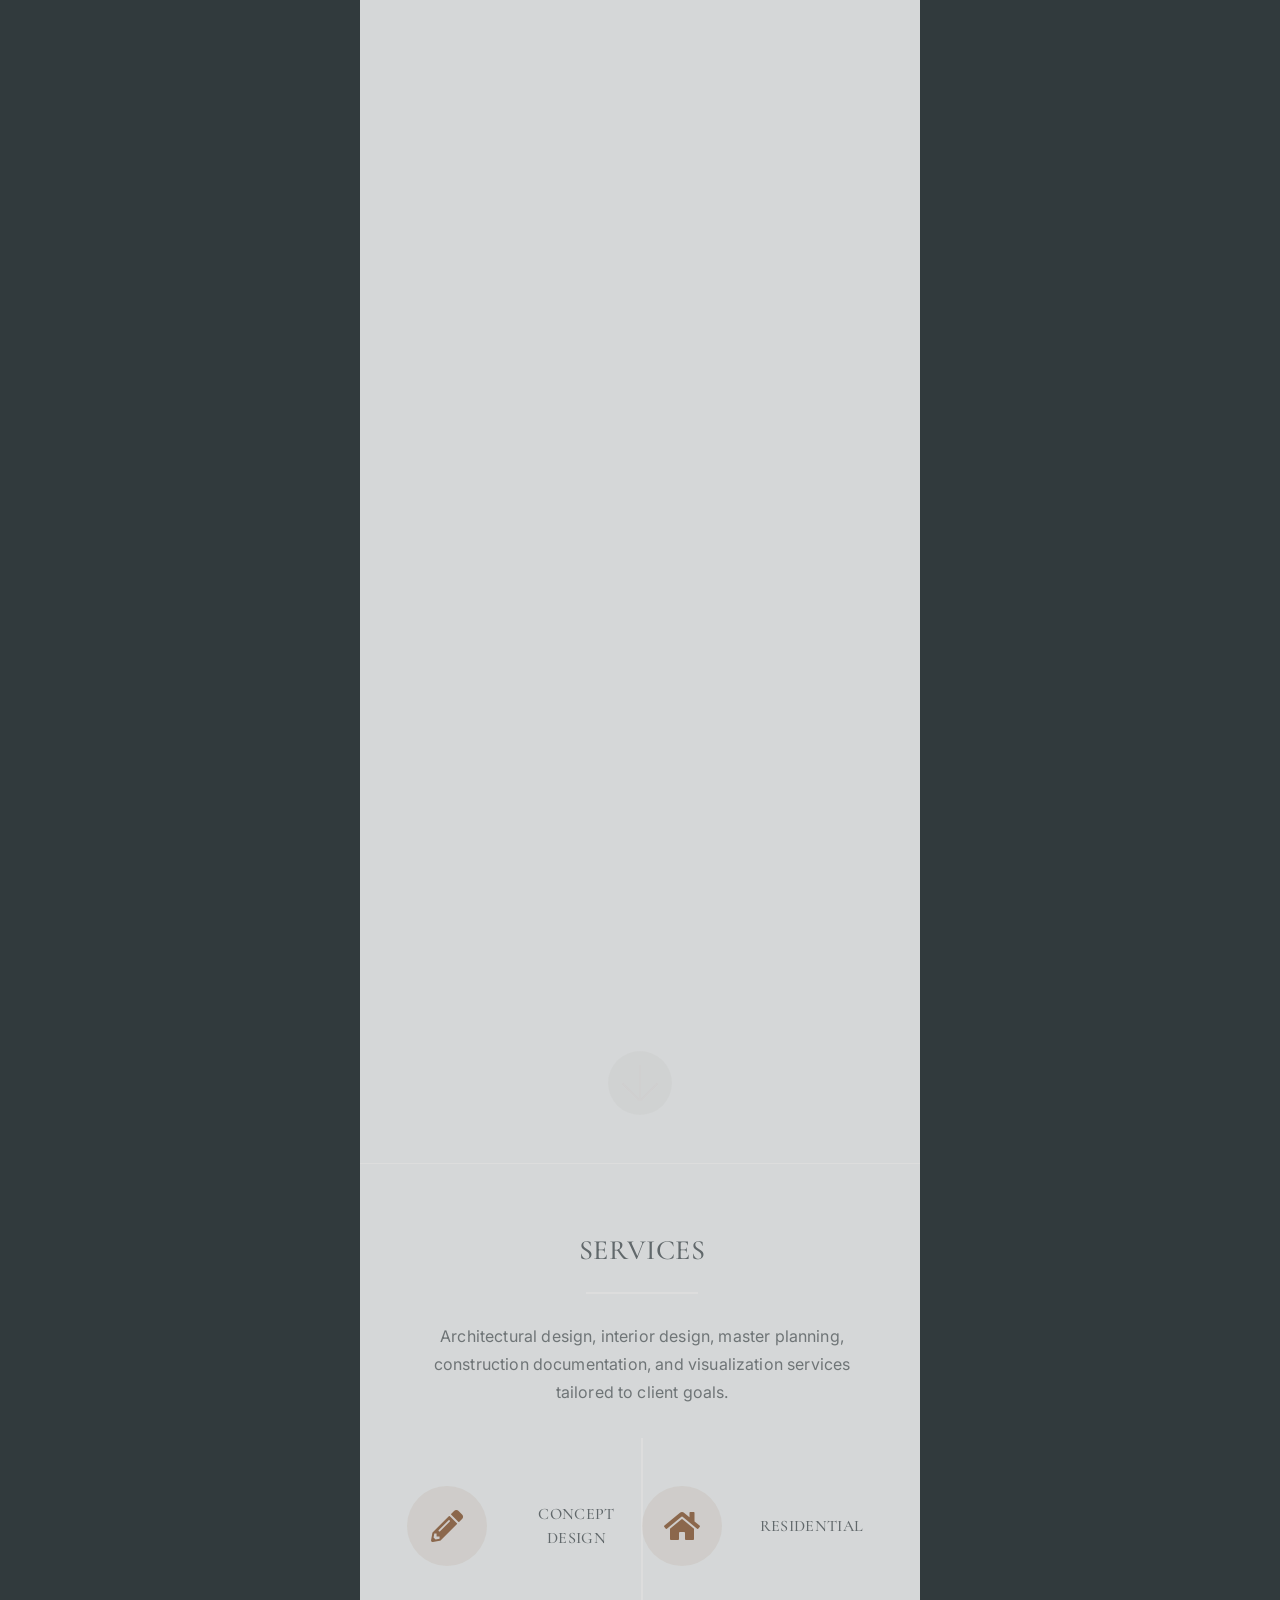
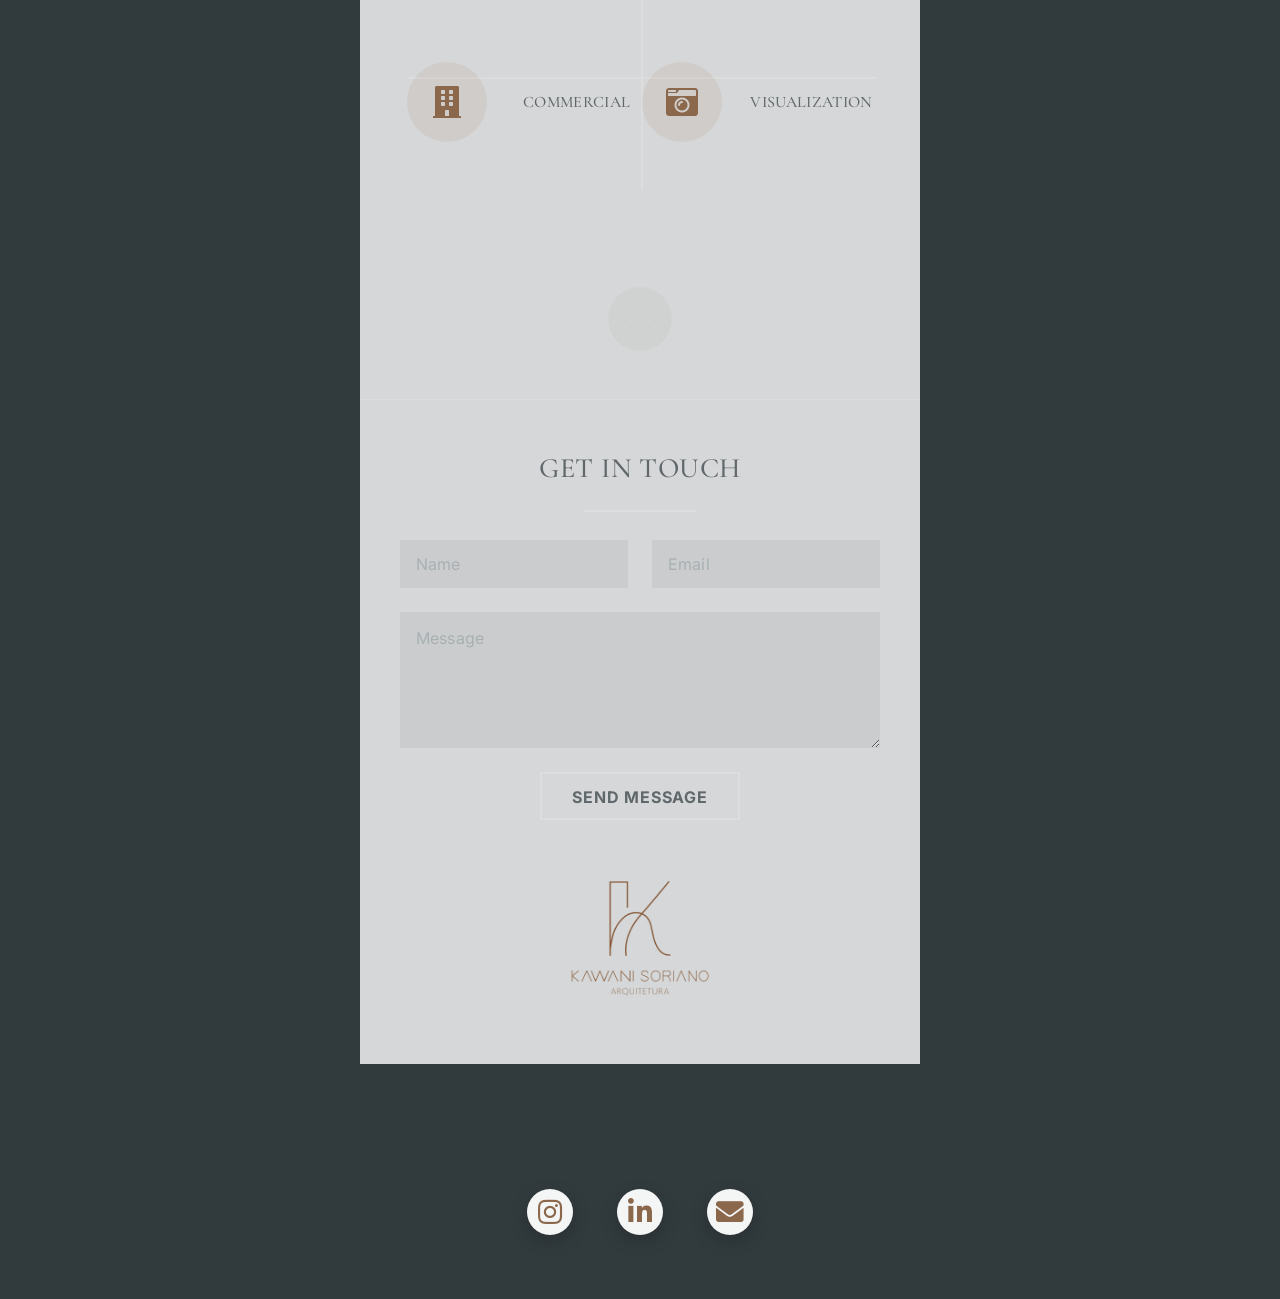
==== commit a97f6a68: "Clean up leftover build cruft and fix viewport accessibility Remove stray deploy-test comment, ~300 " ====
--- a/index.html
+++ b/index.html
@@ -5,13 +5,11 @@
 	Free for personal and commercial use under the CCA 3.0 license (html5up.net/license)
 -->
 
-<!-- DEPLOY TEST -->
-
 <html lang="en">
 	<head>
 		<title>Kawani S. — Architecture & Interior Design Portfolio</title>
 		<meta charset="utf-8" />
-		<meta name="viewport" content="width=device-width, initial-scale=1, user-scalable=no" />
+		<meta name="viewport" content="width=device-width, initial-scale=1" />
 		<meta name="robots" content="index, follow, max-image-preview:large, max-snippet:-1, max-video-preview:-1" />
 		<meta name="description" itemprop="description" content="Kawani S. creates thoughtful architecture and interiors for clients seeking calm, beautifully detailed spaces that feel personal and buildable." />
 		<meta name="keywords" content="architecture, interior design, architectural design, residential design, commercial interiors" />
@@ -363,327 +361,6 @@
 				</div>
 			</section>
 
-		<!-- Four -->
-		<!--
-			<section id="four" class="main">
-				<div class="container">
-					<div class="content">
-						<header class="major">
-							<h2>Elements</h2>
-						</header>
-						<section>
-							<h4>Text</h4>
-							<p>This is <b>bold</b> and this is <strong>strong</strong>. This is <i>italic</i> and this is <em>emphasized</em>.
-							This is <sup>superscript</sup> text and this is <sub>subscript</sub> text.
-							This is <u>underlined</u> and this is code: <code>for (;;) { ... }</code>. Finally, <a href="#">this is a link</a>.</p>
-							<hr />
-							<header>
-								<h4>Heading with a Subtitle</h4>
-								<p>Lorem ipsum dolor sit amet nullam id egestas urna aliquam</p>
-							</header>
-							<p>Nunc lacinia ante nunc ac lobortis. Interdum adipiscing gravida odio porttitor sem non mi integer non faucibus ornare mi ut ante amet placerat aliquet. Volutpat eu sed ante lacinia sapien lorem accumsan varius montes viverra nibh in adipiscing blandit tempus accumsan.</p>
-							<header>
-								<h5>Heading with a Subtitle</h5>
-								<p>Lorem ipsum dolor sit amet nullam id egestas urna aliquam</p>
-							</header>
-							<p>Nunc lacinia ante nunc ac lobortis. Interdum adipiscing gravida odio porttitor sem non mi integer non faucibus ornare mi ut ante amet placerat aliquet. Volutpat eu sed ante lacinia sapien lorem accumsan varius montes viverra nibh in adipiscing blandit tempus accumsan.</p>
-							<hr />
-							<h2>Heading Level 2</h2>
-							<h3>Heading Level 3</h3>
-							<h4>Heading Level 4</h4>
-							<h5>Heading Level 5</h5>
-							<h6>Heading Level 6</h6>
-							<hr />
-							<h5>Blockquote</h5>
-							<blockquote>Fringilla nisl. Donec accumsan interdum nisi, quis tincidunt felis sagittis eget tempus euismod. Vestibulum ante ipsum primis in faucibus vestibulum. Blandit adipiscing eu felis iaculis volutpat ac adipiscing accumsan faucibus. Vestibulum ante ipsum primis in faucibus lorem ipsum dolor sit amet nullam adipiscing eu felis.</blockquote>
-							<h5>Preformatted</h5>
-							<pre><code>i = 0;
-
-while (!deck.isInOrder()) {
-  print 'Iteration ' + i;
-  deck.shuffle();
-  i++;
-}
-
-print 'It took ' + i + ' iterations to sort the deck.';</code></pre>
-						</section>
-
-						<section>
-							<h4>Lists</h4>
-							<div class="row">
-								<div class="col-6 col-12-medium">
-									<h5>Unordered</h5>
-									<ul>
-										<li>Dolor pulvinar etiam.</li>
-										<li>Sagittis adipiscing.</li>
-										<li>Felis enim feugiat.</li>
-									</ul>
-									<h5>Alternate</h5>
-									<ul class="alt">
-										<li>Dolor pulvinar etiam.</li>
-										<li>Sagittis adipiscing.</li>
-										<li>Felis enim feugiat.</li>
-									</ul>
-								</div>
-								<div class="col-6 col-12-medium">
-									<h5>Ordered</h5>
-									<ol>
-										<li>Dolor pulvinar etiam.</li>
-										<li>Etiam vel felis viverra.</li>
-										<li>Felis enim feugiat.</li>
-										<li>Dolor pulvinar etiam.</li>
-										<li>Etiam vel felis lorem.</li>
-										<li>Felis enim et feugiat.</li>
-									</ol>
-									<h5>Icons</h5>
-									<ul class="icons">
-										<li><a href="#" class="icon brands fa-twitter"><span class="label">Twitter</span></a></li>
-										<li><a href="#" class="icon brands fa-facebook-f"><span class="label">Facebook</span></a></li>
-										<li><a href="#" class="icon brands fa-instagram"><span class="label">Instagram</span></a></li>
-										<li><a href="#" class="icon brands fa-github"><span class="label">Github</span></a></li>
-									</ul>
-								</div>
-							</div>
-							<h5>Actions</h5>
-							<ul class="actions">
-								<li><a href="#" class="button primary">Default</a></li>
-								<li><a href="#" class="button">Default</a></li>
-							</ul>
-							<ul class="actions small">
-								<li><a href="#" class="button primary small">Small</a></li>
-								<li><a href="#" class="button small">Small</a></li>
-							</ul>
-							<div class="row">
-								<div class="col-6 col-12-small">
-									<ul class="actions stacked">
-										<li><a href="#" class="button primary">Default</a></li>
-										<li><a href="#" class="button">Default</a></li>
-									</ul>
-								</div>
-								<div class="col-6 col-12-small">
-									<ul class="actions stacked">
-										<li><a href="#" class="button primary small">Small</a></li>
-										<li><a href="#" class="button small">Small</a></li>
-									</ul>
-								</div>
-								<div class="col-6 col-12-small">
-									<ul class="actions stacked">
-										<li><a href="#" class="button primary fit">Default</a></li>
-										<li><a href="#" class="button fit">Default</a></li>
-									</ul>
-								</div>
-								<div class="col-6 col-12-small">
-									<ul class="actions stacked">
-										<li><a href="#" class="button primary small fit">Small</a></li>
-										<li><a href="#" class="button small fit">Small</a></li>
-									</ul>
-								</div>
-							</div>
-						</section>
-
-						<section>
-							<h4>Table</h4>
-							<h5>Default</h5>
-							<div class="table-wrapper">
-								<table>
-									<thead>
-										<tr>
-											<th>Name</th>
-											<th>Description</th>
-											<th>Price</th>
-										</tr>
-									</thead>
-									<tbody>
-										<tr>
-											<td>Item One</td>
-											<td>Ante turpis integer aliquet porttitor.</td>
-											<td>29.99</td>
-										</tr>
-										<tr>
-											<td>Item Two</td>
-											<td>Vis ac commodo adipiscing arcu aliquet.</td>
-											<td>19.99</td>
-										</tr>
-										<tr>
-											<td>Item Three</td>
-											<td> Morbi faucibus arcu accumsan lorem.</td>
-											<td>29.99</td>
-										</tr>
-										<tr>
-											<td>Item Four</td>
-											<td>Vitae integer tempus condimentum.</td>
-											<td>19.99</td>
-										</tr>
-										<tr>
-											<td>Item Five</td>
-											<td>Ante turpis integer aliquet porttitor.</td>
-											<td>29.99</td>
-										</tr>
-									</tbody>
-									<tfoot>
-										<tr>
-											<td colspan="2"></td>
-											<td>100.00</td>
-										</tr>
-									</tfoot>
-								</table>
-							</div>
-
-							<h5>Alternate</h5>
-							<div class="table-wrapper">
-								<table class="alt">
-									<thead>
-										<tr>
-											<th>Name</th>
-											<th>Description</th>
-											<th>Price</th>
-										</tr>
-									</thead>
-									<tbody>
-										<tr>
-											<td>Item One</td>
-											<td>Ante turpis integer aliquet porttitor.</td>
-											<td>29.99</td>
-										</tr>
-										<tr>
-											<td>Item Two</td>
-											<td>Vis ac commodo adipiscing arcu aliquet.</td>
-											<td>19.99</td>
-										</tr>
-										<tr>
-											<td>Item Three</td>
-											<td> Morbi faucibus arcu accumsan lorem.</td>
-											<td>29.99</td>
-										</tr>
-										<tr>
-											<td>Item Four</td>
-											<td>Vitae integer tempus condimentum.</td>
-											<td>19.99</td>
-										</tr>
-										<tr>
-											<td>Item Five</td>
-											<td>Ante turpis integer aliquet porttitor.</td>
-											<td>29.99</td>
-										</tr>
-									</tbody>
-									<tfoot>
-										<tr>
-											<td colspan="2"></td>
-											<td>100.00</td>
-										</tr>
-									</tfoot>
-								</table>
-							</div>
-						</section>
-
-						<section>
-							<h4>Buttons</h4>
-							<ul class="actions">
-								<li><a href="#" class="button primary">Primary</a></li>
-								<li><a href="#" class="button">Default</a></li>
-							</ul>
-							<ul class="actions">
-								<li><a href="#" class="button">Default</a></li>
-								<li><a href="#" class="button small">Small</a></li>
-							</ul>
-							<ul class="actions fit">
-								<li><a href="#" class="button primary fit">Fit</a></li>
-								<li><a href="#" class="button fit">Fit</a></li>
-							</ul>
-							<ul class="actions fit small">
-								<li><a href="#" class="button primary fit small">Fit + Small</a></li>
-								<li><a href="#" class="button fit small">Fit + Small</a></li>
-							</ul>
-							<ul class="actions">
-								<li><a href="#" class="button primary icon solid fa-download">Icon</a></li>
-								<li><a href="#" class="button icon solid fa-download">Icon</a></li>
-							</ul>
-							<ul class="actions">
-								<li><span class="button primary disabled">Disabled</span></li>
-								<li><span class="button disabled">Disabled</span></li>
-							</ul>
-						</section>
-
-						<section>
-							<h4>Form</h4>
-							<form method="post" action="#">
-								<div class="row gtr-uniform">
-									<div class="col-6 col-12-xsmall">
-										<input type="text" name="demo-name" id="demo-name" value="" placeholder="Name" />
-									</div>
-									<div class="col-6 col-12-xsmall">
-										<input type="email" name="demo-email" id="demo-email" value="" placeholder="Email" />
-									</div>
-									<div class="col-12">
-										<select name="demo-category" id="demo-category">
-											<option value="">- Category -</option>
-											<option value="1">Manufacturing</option>
-											<option value="1">Shipping</option>
-											<option value="1">Administration</option>
-											<option value="1">Human Resources</option>
-										</select>
-									</div>
-									<div class="col-4 col-12-small">
-										<input type="radio" id="demo-priority-low" name="demo-priority" checked>
-										<label for="demo-priority-low">Low</label>
-									</div>
-									<div class="col-4 col-12-small">
-										<input type="radio" id="demo-priority-normal" name="demo-priority">
-										<label for="demo-priority-normal">Normal</label>
-									</div>
-									<div class="col-4 col-12-small">
-										<input type="radio" id="demo-priority-high" name="demo-priority">
-										<label for="demo-priority-high">High</label>
-									</div>
-									<div class="col-6 col-12-small">
-										<input type="checkbox" id="demo-copy" name="demo-copy">
-										<label for="demo-copy">Email me a copy</label>
-									</div>
-									<div class="col-6 col-12-small">
-										<input type="checkbox" id="demo-human" name="demo-human" checked>
-										<label for="demo-human">Not a robot</label>
-									</div>
-									<div class="col-12">
-										<textarea name="demo-message" id="demo-message" placeholder="Enter your message" rows="6"></textarea>
-									</div>
-									<div class="col-12">
-										<ul class="actions">
-											<li><input type="submit" value="Send Message" class="primary" /></li>
-											<li><input type="reset" value="Reset" /></li>
-										</ul>
-									</div>
-								</div>
-							</form>
-						</section>
-
-						<section>
-							<h4>Image</h4>
-							<h5>Fit</h5>
-							<div class="box alt">
-								<div class="row gtr-uniform gtr-50">
-									<div class="col-12"><span class="image fit"><img src="images/pic04.jpg" alt="" /></span></div>
-									<div class="col-4"><span class="image fit"><img src="images/pic04.jpg" alt="" /></span></div>
-									<div class="col-4"><span class="image fit"><img src="images/pic04.jpg" alt="" /></span></div>
-									<div class="col-4"><span class="image fit"><img src="images/pic04.jpg" alt="" /></span></div>
-									<div class="col-4"><span class="image fit"><img src="images/pic04.jpg" alt="" /></span></div>
-									<div class="col-4"><span class="image fit"><img src="images/pic04.jpg" alt="" /></span></div>
-									<div class="col-4"><span class="image fit"><img src="images/pic04.jpg" alt="" /></span></div>
-									<div class="col-4"><span class="image fit"><img src="images/pic04.jpg" alt="" /></span></div>
-									<div class="col-4"><span class="image fit"><img src="images/pic04.jpg" alt="" /></span></div>
-									<div class="col-4"><span class="image fit"><img src="images/pic04.jpg" alt="" /></span></div>
-								</div>
-							</div>
-							<h5>Left &amp; Right</h5>
-							<p><span class="image left"><img src="images/pic05.jpg" alt="" /></span>Fringilla nisl. Donec accumsan interdum nisi, quis tincidunt felis sagittis eget. tempus euismod. Vestibulum ante ipsum primis in faucibus vestibulum. Blandit adipiscing eu felis iaculis volutpat ac adipiscing accumsan eu faucibus. Integer ac pellentesque praesent tincidunt felis sagittis eget. tempus euismod. Vestibulum ante ipsum primis in faucibus vestibulum. Blandit adipiscing eu felis iaculis volutpat ac adipiscing accumsan eu faucibus. Integer ac pellentesque praesent. Donec accumsan interdum nisi, quis tincidunt felis sagittis eget. tempus euismod. Vestibulum ante ipsum primis in faucibus vestibulum. Blandit adipiscing eu felis iaculis volutpat ac adipiscing accumsan eu faucibus. Integer ac pellentesque praesent tincidunt felis sagittis eget. tempus euismod. Vestibulum ante ipsum primis in faucibus vestibulum. Blandit adipiscing eu felis iaculis volutpat ac adipiscing accumsan eu faucibus. Integer ac pellentesque praesent.</p>
-							<p><span class="image right"><img src="images/pic05.jpg" alt="" /></span>Fringilla nisl. Donec accumsan interdum nisi, quis tincidunt felis sagittis eget. tempus euismod. Vestibulum ante ipsum primis in faucibus vestibulum. Blandit adipiscing eu felis iaculis volutpat ac adipiscing accumsan eu faucibus. Integer ac pellentesque praesent tincidunt felis sagittis eget. tempus euismod. Vestibulum ante ipsum primis in faucibus vestibulum. Blandit adipiscing eu felis iaculis volutpat ac adipiscing accumsan eu faucibus. Integer ac pellentesque praesent. Donec accumsan interdum nisi, quis tincidunt felis sagittis eget. tempus euismod. Vestibulum ante ipsum primis in faucibus vestibulum. Blandit adipiscing eu felis iaculis volutpat ac adipiscing accumsan eu faucibus. Integer ac pellentesque praesent tincidunt felis sagittis eget. tempus euismod. Vestibulum ante ipsum primis in faucibus vestibulum. Blandit adipiscing eu felis iaculis volutpat ac adipiscing accumsan eu faucibus. Integer ac pellentesque praesent.</p>
-						</section>
-
-					</div>
-					<a href="#footer" class="goto-next scrolly">Next</a>
-				</div>
-			</section>
-		-->
-
 		<!-- Project Modal -->
 		<div id="projectModal" class="project-modal">
 			<div class="modal-content">
@@ -727,8 +404,6 @@
 						<li><a href="https://www.linkedin.com/in/kawani-s-4705ba17a/" class="icon brands alt fa-linkedin-in" target="_blank" rel="noopener"><span class="label">LinkedIn</span></a></li>
 						<li><a href="mailto:kawanisorianoarquitetura@gmail.com" class="icon solid alt fa-envelope"><span class="label">Email</span></a></li>
 					</ul>
-					<ul class="copyright">
-
 				</footer>
 			</section>
 
